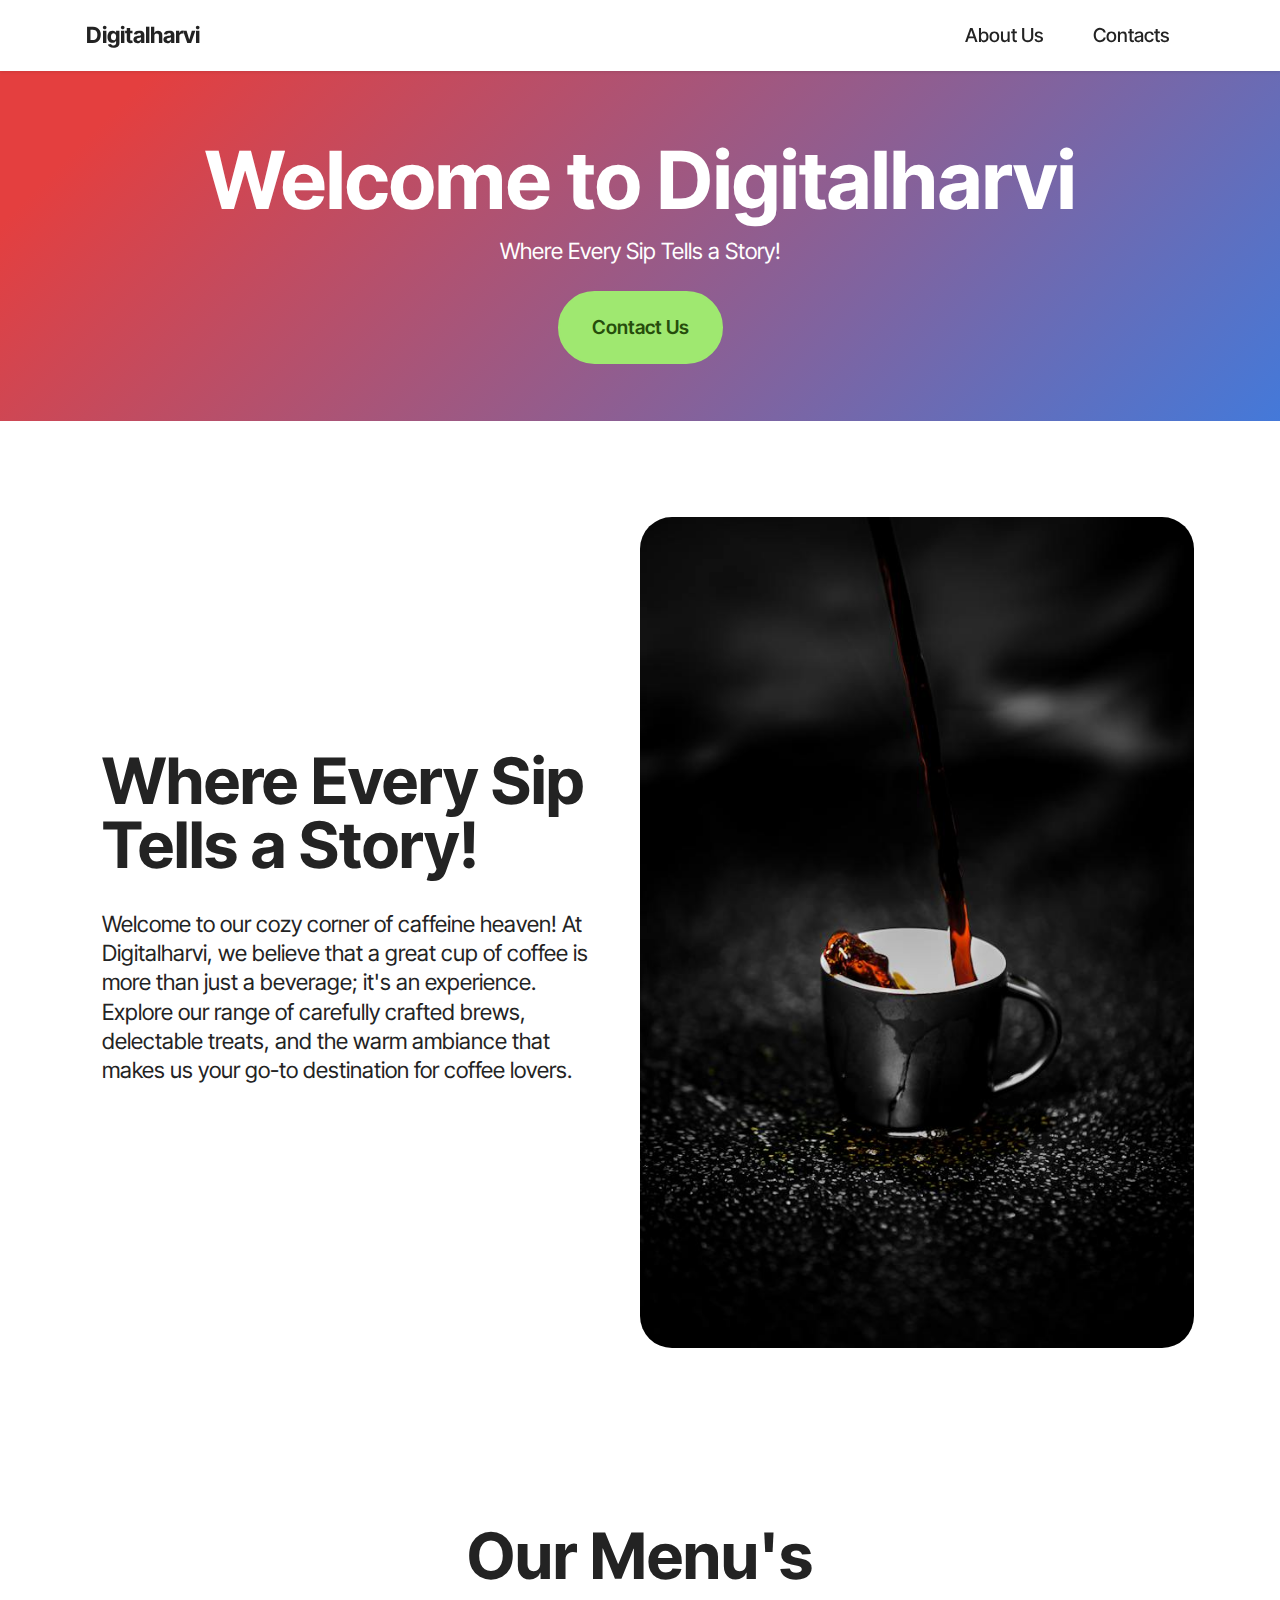
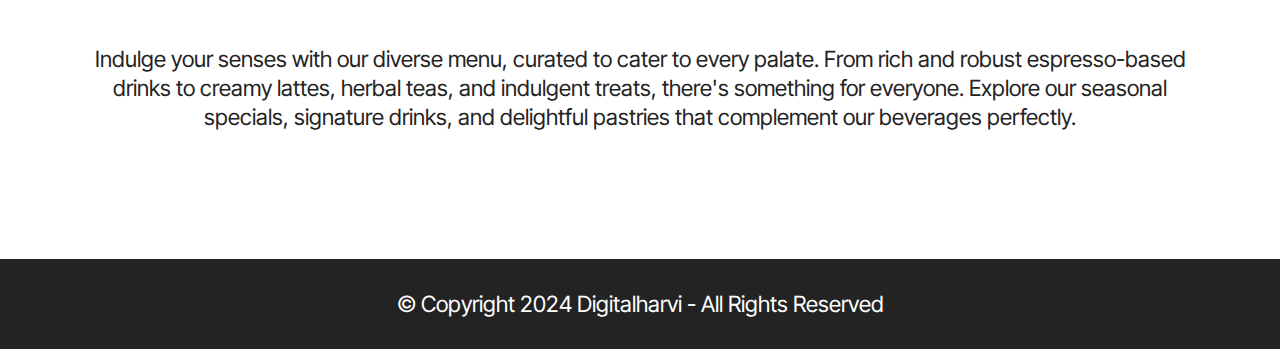
==== index.html @ 20987d7a "Rename index11.html to index.html" ====
<!DOCTYPE html>
<html  >
<head>
  <!-- Site made with Mobirise Website Builder v5.9.6, https://mobirise.com -->
  <meta charset="UTF-8">
  <meta http-equiv="X-UA-Compatible" content="IE=edge">
  <meta name="generator" content="Mobirise v5.9.6, mobirise.com">
  <meta name="viewport" content="width=device-width, initial-scale=1, minimum-scale=1">
  <link rel="shortcut icon" href="assets/images/pexels-lood-goosen-1235706-1.jpg" type="image/x-icon">
  <meta name="description" content="">
  
  
  <title>Home</title>
  <link rel="stylesheet" href="assets/web/assets/mobirise-icons2/mobirise2.css">
  <link rel="stylesheet" href="assets/bootstrap/css/bootstrap.min.css">
  <link rel="stylesheet" href="assets/bootstrap/css/bootstrap-grid.min.css">
  <link rel="stylesheet" href="assets/bootstrap/css/bootstrap-reboot.min.css">
  <link rel="stylesheet" href="assets/dropdown/css/style.css">
  <link rel="stylesheet" href="assets/socicon/css/styles.css">
  <link rel="stylesheet" href="assets/theme/css/style.css">
  <link rel="preload" href="https://fonts.googleapis.com/css2?family=Inter+Tight:wght@400;700&display=swap&display=swap" as="style" onload="this.onload=null;this.rel='stylesheet'">
  <noscript><link rel="stylesheet" href="https://fonts.googleapis.com/css2?family=Inter+Tight:wght@400;700&display=swap&display=swap"></noscript>
  <link rel="preload" as="style" href="assets/mobirise/css/mbr-additional.css"><link rel="stylesheet" href="assets/mobirise/css/mbr-additional.css" type="text/css">

  
  
  
</head>
<body>
  
  <section data-bs-version="5.1" class="menu menu1 cid-u1QbFBcVOO" once="menu" id="menu1-0">
    

    <nav class="navbar navbar-dropdown navbar-fixed-top navbar-expand-lg">
        <div class="container">
            <div class="navbar-brand">
                
                <span class="navbar-caption-wrap"><a class="navbar-caption text-black text-primary display-7" href="index.html">Digitalharvi</a></span>
            </div>
            <button class="navbar-toggler" type="button" data-toggle="collapse" data-bs-toggle="collapse" data-target="#navbarSupportedContent" data-bs-target="#navbarSupportedContent" aria-controls="navbarNavAltMarkup" aria-expanded="false" aria-label="Toggle navigation">
                <div class="hamburger">
                    <span></span>
                    <span></span>
                    <span></span>
                    <span></span>
                </div>
            </button>
            <div class="collapse navbar-collapse" id="navbarSupportedContent">
                <ul class="navbar-nav nav-dropdown nav-right" data-app-modern-menu="true"><li class="nav-item"><a class="nav-link link text-black text-primary display-4" href="about-us.html">
                            About Us</a></li>
                    
                    <li class="nav-item"><a class="nav-link link text-black text-primary display-4" href="contacts.html">Contacts</a>
                    </li></ul>
                
                
            </div>
        </div>
    </nav>
</section>

<section data-bs-version="5.1" class="header18 cid-u1QbXv70bV" id="header18-1">

    

    
    

    <div class="align-center container">
        <div class="row justify-content-center">
            <div class="col-12 col-lg-10">
                <h1 class="mbr-section-title mbr-fonts-style mbr-white mb-3 display-1"><strong>Welcome to Digitalharvi</strong></h1>
                
                <p class="mbr-text mbr-fonts-style mbr-white display-7">
                    Where Every Sip Tells a Story!
                </p>
                <div class="mbr-section-btn mt-3"><a class="btn btn-primary display-4" href="contacts.html">Contact Us</a></div>
            </div>
        </div>
    </div>
</section>

<section data-bs-version="5.1" class="features12 cid-u1Qcdrzobg" id="features12-2">

    

    
    
    <div class="container">
        <div class="m-0 row align-items-center">
            <div class="col-12 col-lg">
                <div class="card-wrapper">
                    <div class="card-box">
                        <h4 class="card-title mbr-fonts-style mb-4 display-2"><strong>Where Every Sip Tells a Story!</strong></h4>
                        <p class="mbr-text mbr-fonts-style mb-4 display-7">
                            Welcome to our cozy corner of caffeine heaven! At Digitalharvi, we believe that a great cup of coffee is more than just a beverage; it's an experience. Explore our range of carefully crafted brews, delectable treats, and the warm ambiance that makes us your go-to destination for coffee lovers.</p>
                        <div class="mbr-text mbr-fonts-style counter-container display-7"></div>
                        
                    </div>
                </div>
            </div>
            <div class="p-0 col-12 col-lg-6 md-pb">
                <div class="image-wrapper">
                    <img src="assets/images/pexels-lood-goosen-1235706.jpg" alt="Digitalharvi">
                </div>
            </div>
        </div>
    </div>
</section>

<section data-bs-version="5.1" class="features25 cid-u1QiAuCbfu" id="features1-d">
    

    
    
    <div class="container">
        <div class="row mb-5">
            <div class="col-12">
                <h3 class="mbr-section-title mbr-fonts-style align-center mb-2 display-2">
                    <strong>Our Menu's</strong></h3>
                
            </div>
        </div>
        <div class="row">
            <div class="item features-without-image mb-5 col-12 col-md-12 active">
                <div class="item-wrapper align-center">
                    
                    
                    <p class="card-text mbr-fonts-style mb-0 display-7">Indulge your senses with our diverse menu, curated to cater to every palate. From rich and robust espresso-based drinks to creamy lattes, herbal teas, and indulgent treats, there's something for everyone. Explore our seasonal specials, signature drinks, and delightful pastries that complement our beverages perfectly.</p>
                </div>
            </div>
            
            
        </div>
    </div>
</section>

<section data-bs-version="5.1" class="footer7 cid-u1QebOqR7c" once="footers" id="footer7-c">

    

    

    <div class="container">
        <div class="media-container-row align-center mbr-white">
            <div class="col-12">
                <p class="mbr-text mb-0 mbr-fonts-style display-7">
                    © Copyright 2024 Digitalharvi - All Rights Reserved
                </p>
            </div>
        </div>
    </div>
</section>  
  
  
</body>
</html>
---- assets/web/assets/mobirise-icons2/mobirise2.css ----
@font-face {
  font-family: 'Moririse2';
  font-display: swap;
  src:  url('mobirise2.eot?f2bix4');
  src:  url('mobirise2.eot?f2bix4#iefix') format('embedded-opentype'),
    url('mobirise2.ttf?f2bix4') format('truetype'),
    url('mobirise2.woff?f2bix4') format('woff'),
    url('mobirise2.svg?f2bix4#mobirise2') format('svg');
  font-weight: normal;
  font-style: normal;
}

[class^="mobi-"], [class*=" mobi-"] {
  /* use !important to prevent issues with browser extensions that change fonts */
  font-family: 'Moririse2' !important;
  speak: none;
  font-style: normal;
  font-weight: normal;
  font-variant: normal;
  text-transform: none;
  line-height: 1;

  /* Better Font Rendering =========== */
  -webkit-font-smoothing: antialiased;
  -moz-osx-font-smoothing: grayscale;
}

.mobi-mbri-add-submenu:before {
  content: "\e900";
}
.mobi-mbri-alert:before {
  content: "\e901";
}
.mobi-mbri-align-center:before {
  content: "\e902";
}
.mobi-mbri-align-justify:before {
  content: "\e903";
}
.mobi-mbri-align-left:before {
  content: "\e904";
}
.mobi-mbri-align-right:before {
  content: "\e905";
}
.mobi-mbri-android:before {
  content: "\e906";
}
.mobi-mbri-apple:before {
  content: "\e907";
}
.mobi-mbri-arrow-down:before {
  content: "\e908";
}
.mobi-mbri-arrow-next:before {
  content: "\e909";
}
.mobi-mbri-arrow-prev:before {
  content: "\e90a";
}
.mobi-mbri-arrow-up:before {
  content: "\e90b";
}
.mobi-mbri-bold:before {
  content: "\e90c";
}
.mobi-mbri-bookmark:before {
  content: "\e90d";
}
.mobi-mbri-bootstrap:before {
  content: "\e90e";
}
.mobi-mbri-briefcase:before {
  content: "\e90f";
}
.mobi-mbri-browse:before {
  content: "\e910";
}
.mobi-mbri-bulleted-list:before {
  content: "\e911";
}
.mobi-mbri-calendar:before {
  content: "\e912";
}
.mobi-mbri-camera:before {
  content: "\e913";
}
.mobi-mbri-cart-add:before {
  content: "\e914";
}
.mobi-mbri-cart-full:before {
  content: "\e915";
}
.mobi-mbri-cash:before {
  content: "\e916";
}
.mobi-mbri-change-style:before {
  content: "\e917";
}
.mobi-mbri-chat:before {
  content: "\e918";
}
.mobi-mbri-clock:before {
  content: "\e919";
}
.mobi-mbri-close:before {
  content: "\e91a";
}
.mobi-mbri-cloud:before {
  content: "\e91b";
}
.mobi-mbri-code:before {
  content: "\e91c";
}
.mobi-mbri-contact-form:before {
  content: "\e91d";
}
.mobi-mbri-credit-card:before {
  content: "\e91e";
}
.mobi-mbri-cursor-click:before {
  content: "\e91f";
}
.mobi-mbri-cust-feedback:before {
  content: "\e920";
}
.mobi-mbri-database:before {
  content: "\e921";
}
.mobi-mbri-delivery:before {
  content: "\e922";
}
.mobi-mbri-desktop:before {
  content: "\e923";
}
.mobi-mbri-devices:before {
  content: "\e924";
}
.mobi-mbri-down:before {
  content: "\e925";
}
.mobi-mbri-download-2:before {
  content: "\e926";
}
.mobi-mbri-download:before {
  content: "\e927";
}
.mobi-mbri-drag-n-drop-2:before {
  content: "\e928";
}
.mobi-mbri-drag-n-drop:before {
  content: "\e929";
}
.mobi-mbri-edit-2:before {
  content: "\e92a";
}
.mobi-mbri-edit:before {
  content: "\e92b";
}
.mobi-mbri-error:before {
  content: "\e92c";
}
.mobi-mbri-extension:before {
  content: "\e92d";
}
.mobi-mbri-features:before {
  content: "\e92e";
}
.mobi-mbri-file:before {
  content: "\e92f";
}
.mobi-mbri-flag:before {
  content: "\e930";
}
.mobi-mbri-folder:before {
  content: "\e931";
}
.mobi-mbri-gift:before {
  content: "\e932";
}
.mobi-mbri-github:before {
  content: "\e933";
}
.mobi-mbri-globe-2:before {
  content: "\e934";
}
.mobi-mbri-globe:before {
  content: "\e935";
}
.mobi-mbri-growing-chart:before {
  content: "\e936";
}
.mobi-mbri-hearth:before {
  content: "\e937";
}
.mobi-mbri-help:before {
  content: "\e938";
}
.mobi-mbri-home:before {
  content: "\e939";
}
.mobi-mbri-hot-cup:before {
  content: "\e93a";
}
.mobi-mbri-idea:before {
  content: "\e93b";
}
.mobi-mbri-image-gallery:before {
  content: "\e93c";
}
.mobi-mbri-image-slider:before {
  content: "\e93d";
}
.mobi-mbri-info:before {
  content: "\e93e";
}
.mobi-mbri-italic:before {
  content: "\e93f";
}
.mobi-mbri-key:before {
  content: "\e940";
}
.mobi-mbri-laptop:before {
  content: "\e941";
}
.mobi-mbri-layers:before {
  content: "\e942";
}
.mobi-mbri-left-right:before {
  content: "\e943";
}
.mobi-mbri-left:before {
  content: "\e944";
}
.mobi-mbri-letter:before {
  content: "\e945";
}
.mobi-mbri-like:before {
  content: "\e946";
}
.mobi-mbri-link:before {
  content: "\e947";
}
.mobi-mbri-lock:before {
  content: "\e948";
}
.mobi-mbri-login:before {
  content: "\e949";
}
.mobi-mbri-logout:before {
  content: "\e94a";
}
.mobi-mbri-magic-stick:before {
  content: "\e94b";
}
.mobi-mbri-map-pin:before {
  content: "\e94c";
}
.mobi-mbri-menu:before {
  content: "\e94d";
}
.mobi-mbri-mobile-2:before {
  content: "\e94e";
}
.mobi-mbri-mobile-horizontal:before {
  content: "\e94f";
}
.mobi-mbri-mobile:before {
  content: "\e950";
}
.mobi-mbri-mobirise:before {
  content: "\e951";
}
.mobi-mbri-more-horizontal:before {
  content: "\e952";
}
.mobi-mbri-more-vertical:before {
  content: "\e953";
}
.mobi-mbri-music:before {
  content: "\e954";
}
.mobi-mbri-new-file:before {
  content: "\e955";
}
.mobi-mbri-numbered-list:before {
  content: "\e956";
}
.mobi-mbri-opened-folder:before {
  content: "\e957";
}
.mobi-mbri-pages:before {
  content: "\e958";
}
.mobi-mbri-paper-plane:before {
  content: "\e959";
}
.mobi-mbri-paperclip:before {
  content: "\e95a";
}
.mobi-mbri-phone:before {
  content: "\e95b";
}
.mobi-mbri-photo:before {
  content: "\e95c";
}
.mobi-mbri-photos:before {
  content: "\e95d";
}
.mobi-mbri-pin:before {
  content: "\e95e";
}
.mobi-mbri-play:before {
  content: "\e95f";
}
.mobi-mbri-plus:before {
  content: "\e960";
}
.mobi-mbri-preview:before {
  content: "\e961";
}
.mobi-mbri-print:before {
  content: "\e962";
}
.mobi-mbri-protect:before {
  content: "\e963";
}
.mobi-mbri-question:before {
  content: "\e964";
}
.mobi-mbri-quote-left:before {
  content: "\e965";
}
.mobi-mbri-quote-right:before {
  content: "\e966";
}
.mobi-mbri-redo:before {
  content: "\e967";
}
.mobi-mbri-refresh:before {
  content: "\e968";
}
.mobi-mbri-responsive-2:before {
  content: "\e969";
}
.mobi-mbri-responsive:before {
  content: "\e96a";
}
.mobi-mbri-right:before {
  content: "\e96b";
}
.mobi-mbri-rocket:before {
  content: "\e96c";
}
.mobi-mbri-sad-face:before {
  content: "\e96d";
}
.mobi-mbri-sale:before {
  content: "\e96e";
}
.mobi-mbri-save:before {
  content: "\e96f";
}
.mobi-mbri-search:before {
  content: "\e970";
}
.mobi-mbri-setting-2:before {
  content: "\e971";
}
.mobi-mbri-setting-3:before {
  content: "\e972";
}
.mobi-mbri-setting:before {
  content: "\e973";
}
.mobi-mbri-share:before {
  content: "\e974";
}
.mobi-mbri-shopping-bag:before {
  content: "\e975";
}
.mobi-mbri-shopping-basket:before {
  content: "\e976";
}
.mobi-mbri-shopping-cart:before {
  content: "\e977";
}
.mobi-mbri-sites:before {
  content: "\e978";
}
.mobi-mbri-smile-face:before {
  content: "\e979";
}
.mobi-mbri-speed:before {
  content: "\e97a";
}
.mobi-mbri-star:before {
  content: "\e97b";
}
.mobi-mbri-success:before {
  content: "\e97c";
}
.mobi-mbri-sun:before {
  content: "\e97d";
}
.mobi-mbri-sun2:before {
  content: "\e97e";
}
.mobi-mbri-tablet-vertical:before {
  content: "\e97f";
}
.mobi-mbri-tablet:before {
  content: "\e980";
}
.mobi-mbri-target:before {
  content: "\e981";
}
.mobi-mbri-timer:before {
  content: "\e982";
}
.mobi-mbri-to-ftp:before {
  content: "\e983";
}
.mobi-mbri-to-local-drive:before {
  content: "\e984";
}
.mobi-mbri-touch-swipe:before {
  content: "\e985";
}
.mobi-mbri-touch:before {
  content: "\e986";
}
.mobi-mbri-trash:before {
  content: "\e987";
}
.mobi-mbri-underline:before {
  content: "\e988";
}
.mobi-mbri-undo:before {
  content: "\e989";
}
.mobi-mbri-unlink:before {
  content: "\e98a";
}
.mobi-mbri-unlock:before {
  content: "\e98b";
}
.mobi-mbri-up-down:before {
  content: "\e98c";
}
.mobi-mbri-up:before {
  content: "\e98d";
}
.mobi-mbri-update:before {
  content: "\e98e";
}
.mobi-mbri-upload-2:before {
  content: "\e98f";
}
.mobi-mbri-upload:before {
  content: "\e990";
}
.mobi-mbri-user-2:before {
  content: "\e991";
}
.mobi-mbri-user:before {
  content: "\e992";
}
.mobi-mbri-users:before {
  content: "\e993";
}
.mobi-mbri-video-play:before {
  content: "\e994";
}
.mobi-mbri-video:before {
  content: "\e995";
}
.mobi-mbri-watch:before {
  content: "\e996";
}
.mobi-mbri-website-theme-2:before {
  content: "\e997";
}
.mobi-mbri-website-theme:before {
  content: "\e998";
}
.mobi-mbri-wifi:before {
  content: "\e999";
}
.mobi-mbri-windows:before {
  content: "\e99a";
}
.mobi-mbri-zoom-in:before {
  content: "\e99b";
}
.mobi-mbri-zoom-out:before {
  content: "\e99c";
}
---- assets/dropdown/css/style.css ----
.navbar-dropdown {
  left: 0;
  padding: 0;
  position: absolute;
  right: 0;
  top: 0;
  transition: all 0.45s ease;
  z-index: 1030;
  background: #282828; }
  .navbar-dropdown .navbar-logo {
    margin-right: 0.8rem;
    transition: margin 0.3s ease-in-out;
    vertical-align: middle; }
    .navbar-dropdown .navbar-logo img {
      height: 3.125rem;
      transition: all 0.3s ease-in-out; }
    .navbar-dropdown .navbar-logo.mbr-iconfont {
      font-size: 3.125rem;
      line-height: 3.125rem; }
  .navbar-dropdown .navbar-caption {
    font-weight: 700;
    white-space: normal;
    vertical-align: -4px;
    line-height: 3.125rem !important; }
    .navbar-dropdown .navbar-caption, .navbar-dropdown .navbar-caption:hover {
      color: inherit;
      text-decoration: none; }
  .navbar-dropdown .mbr-iconfont + .navbar-caption {
    vertical-align: -1px; }
  .navbar-dropdown.navbar-fixed-top {
    position: fixed; }
  .navbar-dropdown .navbar-brand span {
    vertical-align: -4px; }
  .navbar-dropdown.bg-color.transparent {
    background: none; }
  .navbar-dropdown.navbar-short .navbar-brand {
    padding: 0.625rem 0; }
    .navbar-dropdown.navbar-short .navbar-brand span {
      vertical-align: -1px; }
  .navbar-dropdown.navbar-short .navbar-caption {
    line-height: 2.375rem !important;
    vertical-align: -2px; }
  .navbar-dropdown.navbar-short .navbar-logo {
    margin-right: 0.5rem; }
    .navbar-dropdown.navbar-short .navbar-logo img {
      height: 2.375rem; }
    .navbar-dropdown.navbar-short .navbar-logo.mbr-iconfont {
      font-size: 2.375rem;
      line-height: 2.375rem; }
  .navbar-dropdown.navbar-short .mbr-table-cell {
    height: 3.625rem; }
  .navbar-dropdown .navbar-close {
    left: 0.6875rem;
    position: fixed;
    top: 0.75rem;
    z-index: 1000; }
  .navbar-dropdown .hamburger-icon {
    content: "";
    display: inline-block;
    vertical-align: middle;
    width: 16px;
    -webkit-box-shadow: 0 -6px 0 1px #282828,0 0 0 1px #282828,0 6px 0 1px #282828;
    -moz-box-shadow: 0 -6px 0 1px #282828,0 0 0 1px #282828,0 6px 0 1px #282828;
    box-shadow: 0 -6px 0 1px #282828,0 0 0 1px #282828,0 6px 0 1px #282828; }

.dropdown-menu .dropdown-toggle[data-toggle="dropdown-submenu"]::after {
  border-bottom: 0.35em solid transparent;
  border-left: 0.35em solid;
  border-right: 0;
  border-top: 0.35em solid transparent;
  margin-left: 0.3rem; }

.dropdown-menu .dropdown-item:focus {
  outline: 0; }

.nav-dropdown {
  font-size: 0.75rem;
  font-weight: 500;
  height: auto !important; }
  .nav-dropdown .nav-btn {
    padding-left: 1rem; }
  .nav-dropdown .link {
    margin: .667em 1.667em;
    font-weight: 500;
    padding: 0;
    transition: color .2s ease-in-out; }
    .nav-dropdown .link.dropdown-toggle {
      margin-right: 2.583em; }
      .nav-dropdown .link.dropdown-toggle::after {
        margin-left: .25rem;
        border-top: 0.35em solid;
        border-right: 0.35em solid transparent;
        border-left: 0.35em solid transparent;
        border-bottom: 0; }
      .nav-dropdown .link.dropdown-toggle[aria-expanded="true"] {
        margin: 0;
        padding: 0.667em 3.263em  0.667em 1.667em; }
  .nav-dropdown .link::after,
  .nav-dropdown .dropdown-item::after {
    color: inherit; }
  .nav-dropdown .btn {
    font-size: 0.75rem;
    font-weight: 700;
    letter-spacing: 0;
    margin-bottom: 0;
    padding-left: 1.25rem;
    padding-right: 1.25rem; }
  .nav-dropdown .dropdown-menu {
    border-radius: 0;
    border: 0;
    left: 0;
    margin: 0;
    padding-bottom: 1.25rem;
    padding-top: 1.25rem;
    position: relative; }
  .nav-dropdown .dropdown-submenu {
    margin-left: 0.125rem;
    top: 0; }
  .nav-dropdown .dropdown-item {
    font-weight: 500;
    line-height: 2;
    padding: 0.3846em 4.615em 0.3846em 1.5385em;
    position: relative;
    transition: color .2s ease-in-out, background-color .2s ease-in-out; }
    .nav-dropdown .dropdown-item::after {
      margin-top: -0.3077em;
      position: absolute;
      right: 1.1538em;
      top: 50%; }
    .nav-dropdown .dropdown-item:focus, .nav-dropdown .dropdown-item:hover {
      background: none; }

@media (max-width: 767px) {
  .nav-dropdown.navbar-toggleable-sm {
    bottom: 0;
    display: none;
    left: 0;
    overflow-x: hidden;
    position: fixed;
    top: 0;
    transform: translateX(-100%);
    -ms-transform: translateX(-100%);
    -webkit-transform: translateX(-100%);
    width: 18.75rem;
    z-index: 999; } }
.nav-dropdown.navbar-toggleable-xl {
  bottom: 0;
  display: none;
  left: 0;
  overflow-x: hidden;
  position: fixed;
  top: 0;
  transform: translateX(-100%);
  -ms-transform: translateX(-100%);
  -webkit-transform: translateX(-100%);
  width: 18.75rem;
  z-index: 999; }

.nav-dropdown-sm {
  display: block !important;
  overflow-x: hidden;
  overflow: auto;
  padding-top: 3.875rem; }
  .nav-dropdown-sm::after {
    content: "";
    display: block;
    height: 3rem;
    width: 100%; }
  .nav-dropdown-sm.collapse.in ~ .navbar-close {
    display: block !important; }
  .nav-dropdown-sm.collapsing, .nav-dropdown-sm.collapse.in {
    transform: translateX(0);
    -ms-transform: translateX(0);
    -webkit-transform: translateX(0);
    transition: all 0.25s ease-out;
    -webkit-transition: all 0.25s ease-out;
    background: #282828; }
  .nav-dropdown-sm.collapsing[aria-expanded="false"] {
    transform: translateX(-100%);
    -ms-transform: translateX(-100%);
    -webkit-transform: translateX(-100%); }
  .nav-dropdown-sm .nav-item {
    display: block;
    margin-left: 0 !important;
    padding-left: 0; }
  .nav-dropdown-sm .link,
  .nav-dropdown-sm .dropdown-item {
    border-top: 1px dotted rgba(255, 255, 255, 0.1);
    font-size: 0.8125rem;
    line-height: 1.6;
    margin: 0 !important;
    padding: 0.875rem 2.4rem 0.875rem 1.5625rem !important;
    position: relative;
    white-space: normal; }
    .nav-dropdown-sm .link:focus, .nav-dropdown-sm .link:hover,
    .nav-dropdown-sm .dropdown-item:focus,
    .nav-dropdown-sm .dropdown-item:hover {
      background: rgba(0, 0, 0, 0.2) !important;
      color: #c0a375; }
  .nav-dropdown-sm .nav-btn {
    position: relative;
    padding: 1.5625rem 1.5625rem 0 1.5625rem; }
    .nav-dropdown-sm .nav-btn::before {
      border-top: 1px dotted rgba(255, 255, 255, 0.1);
      content: "";
      left: 0;
      position: absolute;
      top: 0;
      width: 100%; }
    .nav-dropdown-sm .nav-btn + .nav-btn {
      padding-top: 0.625rem; }
      .nav-dropdown-sm .nav-btn + .nav-btn::before {
        display: none; }
  .nav-dropdown-sm .btn {
    padding: 0.625rem 0; }
  .nav-dropdown-sm .dropdown-toggle[data-toggle="dropdown-submenu"]::after {
    margin-left: .25rem;
    border-top: 0.35em solid;
    border-right: 0.35em solid transparent;
    border-left: 0.35em solid transparent;
    border-bottom: 0; }
  .nav-dropdown-sm .dropdown-toggle[data-toggle="dropdown-submenu"][aria-expanded="true"]::after {
    border-top: 0;
    border-right: 0.35em solid transparent;
    border-left: 0.35em solid transparent;
    border-bottom: 0.35em solid; }
  .nav-dropdown-sm .dropdown-menu {
    margin: 0;
    padding: 0;
    position: relative;
    top: 0;
    left: 0;
    width: 100%;
    border: 0;
    float: none;
    border-radius: 0;
    background: none; }
  .nav-dropdown-sm .dropdown-submenu {
    left: 100%;
    margin-left: 0.125rem;
    margin-top: -1.25rem;
    top: 0; }

.navbar-toggleable-sm .nav-dropdown .dropdown-menu {
  position: absolute; }

.navbar-toggleable-sm .nav-dropdown .dropdown-submenu {
  left: 100%;
  margin-left: 0.125rem;
  margin-top: -1.25rem;
  top: 0; }

.navbar-toggleable-sm.opened .nav-dropdown .dropdown-menu {
  position: relative; }

.navbar-toggleable-sm.opened .nav-dropdown .dropdown-submenu {
  left: 0;
  margin-left: 00rem;
  margin-top: 0rem;
  top: 0; }

.is-builder .nav-dropdown.collapsing {
  transition: none !important; }
---- assets/socicon/css/styles.css ----
@charset "UTF-8";

@font-face {
  font-family: 'Socicon';
  src:  url('../fonts/socicon.eot');
  src:  url('../fonts/socicon.eot?#iefix') format('embedded-opentype'),
    url('../fonts/socicon.woff2') format('woff2'),
    url('../fonts/socicon.ttf') format('truetype'),
    url('../fonts/socicon.woff') format('woff'),
    url('../fonts/socicon.svg#socicon') format('svg');
  font-weight: normal;
  font-style: normal;
  font-display: swap;
}

[data-icon]:before {
  font-family: "socicon" !important;
  content: attr(data-icon);
  font-style: normal !important;
  font-weight: normal !important;
  font-variant: normal !important;
  text-transform: none !important;
  speak: none;
  line-height: 1;
  -webkit-font-smoothing: antialiased;
  -moz-osx-font-smoothing: grayscale;
}

[class^="socicon-"], [class*=" socicon-"] {
  /* use !important to prevent issues with browser extensions that change fonts */
  font-family: 'Socicon' !important;
  speak: none;
  font-style: normal;
  font-weight: normal;
  font-variant: normal;
  text-transform: none;
  line-height: 1;

  /* Better Font Rendering =========== */
  -webkit-font-smoothing: antialiased;
  -moz-osx-font-smoothing: grayscale;
}

.socicon-eitaa:before {
  content: "\e97c";
}
.socicon-soroush:before {
  content: "\e97d";
}
.socicon-bale:before {
  content: "\e97e";
}
.socicon-zazzle:before {
  content: "\e97b";
}
.socicon-society6:before {
  content: "\e97a";
}
.socicon-redbubble:before {
  content: "\e979";
}
.socicon-avvo:before {
  content: "\e978";
}
.socicon-stitcher:before {
  content: "\e977";
}
.socicon-googlehangouts:before {
  content: "\e974";
}
.socicon-dlive:before {
  content: "\e975";
}
.socicon-vsco:before {
  content: "\e976";
}
.socicon-flipboard:before {
  content: "\e973";
}
.socicon-ubuntu:before {
  content: "\e958";
}
.socicon-artstation:before {
  content: "\e959";
}
.socicon-invision:before {
  content: "\e95a";
}
.socicon-torial:before {
  content: "\e95b";
}
.socicon-collectorz:before {
  content: "\e95c";
}
.socicon-seenthis:before {
  content: "\e95d";
}
.socicon-googleplaymusic:before {
  content: "\e95e";
}
.socicon-debian:before {
  content: "\e95f";
}
.socicon-filmfreeway:before {
  content: "\e960";
}
.socicon-gnome:before {
  content: "\e961";
}
.socicon-itchio:before {
  content: "\e962";
}
.socicon-jamendo:before {
  content: "\e963";
}
.socicon-mix:before {
  content: "\e964";
}
.socicon-sharepoint:before {
  content: "\e965";
}
.socicon-tinder:before {
  content: "\e966";
}
.socicon-windguru:before {
  content: "\e967";
}
.socicon-cdbaby:before {
  content: "\e968";
}
.socicon-elementaryos:before {
  content: "\e969";
}
.socicon-stage32:before {
  content: "\e96a";
}
.socicon-tiktok:before {
  content: "\e96b";
}
.socicon-gitter:before {
  content: "\e96c";
}
.socicon-letterboxd:before {
  content: "\e96d";
}
.socicon-threema:before {
  content: "\e96e";
}
.socicon-splice:before {
  content: "\e96f";
}
.socicon-metapop:before {
  content: "\e970";
}
.socicon-naver:before {
  content: "\e971";
}
.socicon-remote:before {
  content: "\e972";
}
.socicon-internet:before {
  content: "\e957";
}
.socicon-moddb:before {
  content: "\e94b";
}
.socicon-indiedb:before {
  content: "\e94c";
}
.socicon-traxsource:before {
  content: "\e94d";
}
.socicon-gamefor:before {
  content: "\e94e";
}
.socicon-pixiv:before {
  content: "\e94f";
}
.socicon-myanimelist:before {
  content: "\e950";
}
.socicon-blackberry:before {
  content: "\e951";
}
.socicon-wickr:before {
  content: "\e952";
}
.socicon-spip:before {
  content: "\e953";
}
.socicon-napster:before {
  content: "\e954";
}
.socicon-beatport:before {
  content: "\e955";
}
.socicon-hackerone:before {
  content: "\e956";
}
.socicon-hackernews:before {
  content: "\e946";
}
.socicon-smashwords:before {
  content: "\e947";
}
.socicon-kobo:before {
  content: "\e948";
}
.socicon-bookbub:before {
  content: "\e949";
}
.socicon-mailru:before {
  content: "\e94a";
}
.socicon-gitlab:before {
  content: "\e945";
}
.socicon-instructables:before {
  content: "\e944";
}
.socicon-portfolio:before {
  content: "\e943";
}
.socicon-codered:before {
  content: "\e940";
}
.socicon-origin:before {
  content: "\e941";
}
.socicon-nextdoor:before {
  content: "\e942";
}
.socicon-udemy:before {
  content: "\e93f";
}
.socicon-livemaster:before {
  content: "\e93e";
}
.socicon-crunchbase:before {
  content: "\e93b";
}
.socicon-homefy:before {
  content: "\e93c";
}
.socicon-calendly:before {
  content: "\e93d";
}
.socicon-realtor:before {
  content: "\e90f";
}
.socicon-tidal:before {
  content: "\e910";
}
.socicon-qobuz:before {
  content: "\e911";
}
.socicon-natgeo:before {
  content: "\e912";
}
.socicon-mastodon:before {
  content: "\e913";
}
.socicon-unsplash:before {
  content: "\e914";
}
.socicon-homeadvisor:before {
  content: "\e915";
}
.socicon-angieslist:before {
  content: "\e916";
}
.socicon-codepen:before {
  content: "\e917";
}
.socicon-slack:before {
  content: "\e918";
}
.socicon-openaigym:before {
  content: "\e919";
}
.socicon-logmein:before {
  content: "\e91a";
}
.socicon-fiverr:before {
  content: "\e91b";
}
.socicon-gotomeeting:before {
  content: "\e91c";
}
.socicon-aliexpress:before {
  content: "\e91d";
}
.socicon-guru:before {
  content: "\e91e";
}
.socicon-appstore:before {
  content: "\e91f";
}
.socicon-homes:before {
  content: "\e920";
}
.socicon-zoom:before {
  content: "\e921";
}
.socicon-alibaba:before {
  content: "\e922";
}
.socicon-craigslist:before {
  content: "\e923";
}
.socicon-wix:before {
  content: "\e924";
}
.socicon-redfin:before {
  content: "\e925";
}
.socicon-googlecalendar:before {
  content: "\e926";
}
.socicon-shopify:before {
  content: "\e927";
}
.socicon-freelancer:before {
  content: "\e928";
}
.socicon-seedrs:before {
  content: "\e929";
}
.socicon-bing:before {
  content: "\e92a";
}
.socicon-doodle:before {
  content: "\e92b";
}
.socicon-bonanza:before {
  content: "\e92c";
}
.socicon-squarespace:before {
  content: "\e92d";
}
.socicon-toptal:before {
  content: "\e92e";
}
.socicon-gust:before {
  content: "\e92f";
}
.socicon-ask:before {
  content: "\e930";
}
.socicon-trulia:before {
  content: "\e931";
}
.socicon-loomly:before {
  content: "\e932";
}
.socicon-ghost:before {
  content: "\e933";
}
.socicon-upwork:before {
  content: "\e934";
}
.socicon-fundable:before {
  content: "\e935";
}
.socicon-booking:before {
  content: "\e936";
}
.socicon-googlemaps:before {
  content: "\e937";
}
.socicon-zillow:before {
  content: "\e938";
}
.socicon-niconico:before {
  content: "\e939";
}
.socicon-toneden:before {
  content: "\e93a";
}
.socicon-augment:before {
  content: "\e908";
}
.socicon-bitbucket:before {
  content: "\e909";
}
.socicon-fyuse:before {
  content: "\e90a";
}
.socicon-yt-gaming:before {
  content: "\e90b";
}
.socicon-sketchfab:before {
  content: "\e90c";
}
.socicon-mobcrush:before {
  content: "\e90d";
}
.socicon-microsoft:before {
  content: "\e90e";
}
.socicon-pandora:before {
  content: "\e907";
}
.socicon-messenger:before {
  content: "\e906";
}
.socicon-gamewisp:before {
  content: "\e905";
}
.socicon-bloglovin:before {
  content: "\e904";
}
.socicon-tunein:before {
  content: "\e903";
}
.socicon-gamejolt:before {
  content: "\e901";
}
.socicon-trello:before {
  content: "\e902";
}
.socicon-spreadshirt:before {
  content: "\e900";
}
.socicon-500px:before {
  content: "\e000";
}
.socicon-8tracks:before {
  content: "\e001";
}
.socicon-airbnb:before {
  content: "\e002";
}
.socicon-alliance:before {
  content: "\e003";
}
.socicon-amazon:before {
  content: "\e004";
}
.socicon-amplement:before {
  content: "\e005";
}
.socicon-android:before {
  content: "\e006";
}
.socicon-angellist:before {
  content: "\e007";
}
.socicon-apple:before {
  content: "\e008";
}
.socicon-appnet:before {
  content: "\e009";
}
.socicon-baidu:before {
  content: "\e00a";
}
.socicon-bandcamp:before {
  content: "\e00b";
}
.socicon-battlenet:before {
  content: "\e00c";
}
.socicon-mixer:before {
  content: "\e00d";
}
.socicon-bebee:before {
  content: "\e00e";
}
.socicon-bebo:before {
  content: "\e00f";
}
.socicon-behance:before {
  content: "\e010";
}
.socicon-blizzard:before {
  content: "\e011";
}
.socicon-blogger:before {
  content: "\e012";
}
.socicon-buffer:before {
  content: "\e013";
}
.socicon-chrome:before {
  content: "\e014";
}
.socicon-coderwall:before {
  content: "\e015";
}
.socicon-curse:before {
  content: "\e016";
}
.socicon-dailymotion:before {
  content: "\e017";
}
.socicon-deezer:before {
  content: "\e018";
}
.socicon-delicious:before {
  content: "\e019";
}
.socicon-deviantart:before {
  content: "\e01a";
}
.socicon-diablo:before {
  content: "\e01b";
}
.socicon-digg:before {
  content: "\e01c";
}
.socicon-discord:before {
  content: "\e01d";
}
.socicon-disqus:before {
  content: "\e01e";
}
.socicon-douban:before {
  content: "\e01f";
}
.socicon-draugiem:before {
  content: "\e020";
}
.socicon-dribbble:before {
  content: "\e021";
}
.socicon-drupal:before {
  content: "\e022";
}
.socicon-ebay:before {
  content: "\e023";
}
.socicon-ello:before {
  content: "\e024";
}
.socicon-endomodo:before {
  content: "\e025";
}
.socicon-envato:before {
  content: "\e026";
}
.socicon-etsy:before {
  content: "\e027";
}
.socicon-facebook:before {
  content: "\e028";
}
.socicon-feedburner:before {
  content: "\e029";
}
.socicon-filmweb:before {
  content: "\e02a";
}
.socicon-firefox:before {
  content: "\e02b";
}
.socicon-flattr:before {
  content: "\e02c";
}
.socicon-flickr:before {
  content: "\e02d";
}
.socicon-formulr:before {
  content: "\e02e";
}
.socicon-forrst:before {
  content: "\e02f";
}
.socicon-foursquare:before {
  content: "\e030";
}
.socicon-friendfeed:before {
  content: "\e031";
}
.socicon-github:before {
  content: "\e032";
}
.socicon-goodreads:before {
  content: "\e033";
}
.socicon-google:before {
  content: "\e034";
}
.socicon-googlescholar:before {
  content: "\e035";
}
.socicon-googlegroups:before {
  content: "\e036";
}
.socicon-googlephotos:before {
  content: "\e037";
}
.socicon-googleplus:before {
  content: "\e038";
}
.socicon-grooveshark:before {
  content: "\e039";
}
.socicon-hackerrank:before {
  content: "\e03a";
}
.socicon-hearthstone:before {
  content: "\e03b";
}
.socicon-hellocoton:before {
  content: "\e03c";
}
.socicon-heroes:before {
  content: "\e03d";
}
.socicon-smashcast:before {
  content: "\e03e";
}
.socicon-horde:before {
  content: "\e03f";
}
.socicon-houzz:before {
  content: "\e040";
}
.socicon-icq:before {
  content: "\e041";
}
.socicon-identica:before {
  content: "\e042";
}
.socicon-imdb:before {
  content: "\e043";
}
.socicon-instagram:before {
  content: "\e044";
}
.socicon-issuu:before {
  content: "\e045";
}
.socicon-istock:before {
  content: "\e046";
}
.socicon-itunes:before {
  content: "\e047";
}
.socicon-keybase:before {
  content: "\e048";
}
.socicon-lanyrd:before {
  content: "\e049";
}
.socicon-lastfm:before {
  content: "\e04a";
}
.socicon-line:before {
  content: "\e04b";
}
.socicon-linkedin:before {
  content: "\e04c";
}
.socicon-livejournal:before {
  content: "\e04d";
}
.socicon-lyft:before {
  content: "\e04e";
}
.socicon-macos:before {
  content: "\e04f";
}
.socicon-mail:before {
  content: "\e050";
}
.socicon-medium:before {
  content: "\e051";
}
.socicon-meetup:before {
  content: "\e052";
}
.socicon-mixcloud:before {
  content: "\e053";
}
.socicon-modelmayhem:before {
  content: "\e054";
}
.socicon-mumble:before {
  content: "\e055";
}
.socicon-myspace:before {
  content: "\e056";
}
.socicon-newsvine:before {
  content: "\e057";
}
.socicon-nintendo:before {
  content: "\e058";
}
.socicon-npm:before {
  content: "\e059";
}
.socicon-odnoklassniki:before {
  content: "\e05a";
}
.socicon-openid:before {
  content: "\e05b";
}
.socicon-opera:before {
  content: "\e05c";
}
.socicon-outlook:before {
  content: "\e05d";
}
.socicon-overwatch:before {
  content: "\e05e";
}
.socicon-patreon:before {
  content: "\e05f";
}
.socicon-paypal:before {
  content: "\e060";
}
.socicon-periscope:before {
  content: "\e061";
}
.socicon-persona:before {
  content: "\e062";
}
.socicon-pinterest:before {
  content: "\e063";
}
.socicon-play:before {
  content: "\e064";
}
.socicon-player:before {
  content: "\e065";
}
.socicon-playstation:before {
  content: "\e066";
}
.socicon-pocket:before {
  content: "\e067";
}
.socicon-qq:before {
  content: "\e068";
}
.socicon-quora:before {
  content: "\e069";
}
.socicon-raidcall:before {
  content: "\e06a";
}
.socicon-ravelry:before {
  content: "\e06b";
}
.socicon-reddit:before {
  content: "\e06c";
}
.socicon-renren:before {
  content: "\e06d";
}
.socicon-researchgate:before {
  content: "\e06e";
}
.socicon-residentadvisor:before {
  content: "\e06f";
}
.socicon-reverbnation:before {
  content: "\e070";
}
.socicon-rss:before {
  content: "\e071";
}
.socicon-sharethis:before {
  content: "\e072";
}
.socicon-skype:before {
  content: "\e073";
}
.socicon-slideshare:before {
  content: "\e074";
}
.socicon-smugmug:before {
  content: "\e075";
}
.socicon-snapchat:before {
  content: "\e076";
}
.socicon-songkick:before {
  content: "\e077";
}
.socicon-soundcloud:before {
  content: "\e078";
}
.socicon-spotify:before {
  content: "\e079";
}
.socicon-stackexchange:before {
  content: "\e07a";
}
.socicon-stackoverflow:before {
  content: "\e07b";
}
.socicon-starcraft:before {
  content: "\e07c";
}
.socicon-stayfriends:before {
  content: "\e07d";
}
.socicon-steam:before {
  content: "\e07e";
}
.socicon-storehouse:before {
  content: "\e07f";
}
.socicon-strava:before {
  content: "\e080";
}
.socicon-streamjar:before {
  content: "\e081";
}
.socicon-stumbleupon:before {
  content: "\e082";
}
.socicon-swarm:before {
  content: "\e083";
}
.socicon-teamspeak:before {
  content: "\e084";
}
.socicon-teamviewer:before {
  content: "\e085";
}
.socicon-technorati:before {
  content: "\e086";
}
.socicon-telegram:before {
  content: "\e087";
}
.socicon-tripadvisor:before {
  content: "\e088";
}
.socicon-tripit:before {
  content: "\e089";
}
.socicon-triplej:before {
  content: "\e08a";
}
.socicon-tumblr:before {
  content: "\e08b";
}
.socicon-twitch:before {
  content: "\e08c";
}
.socicon-twitter:before {
  content: "\e08d";
}
.socicon-uber:before {
  content: "\e08e";
}
.socicon-ventrilo:before {
  content: "\e08f";
}
.socicon-viadeo:before {
  content: "\e090";
}
.socicon-viber:before {
  content: "\e091";
}
.socicon-viewbug:before {
  content: "\e092";
}
.socicon-vimeo:before {
  content: "\e093";
}
.socicon-vine:before {
  content: "\e094";
}
.socicon-vkontakte:before {
  content: "\e095";
}
.socicon-warcraft:before {
  content: "\e096";
}
.socicon-wechat:before {
  content: "\e097";
}
.socicon-weibo:before {
  content: "\e098";
}
.socicon-whatsapp:before {
  content: "\e099";
}
.socicon-wikipedia:before {
  content: "\e09a";
}
.socicon-windows:before {
  content: "\e09b";
}
.socicon-wordpress:before {
  content: "\e09c";
}
.socicon-wykop:before {
  content: "\e09d";
}
.socicon-xbox:before {
  content: "\e09e";
}
.socicon-xing:before {
  content: "\e09f";
}
.socicon-yahoo:before {
  content: "\e0a0";
}
.socicon-yammer:before {
  content: "\e0a1";
}
.socicon-yandex:before {
  content: "\e0a2";
}
.socicon-yelp:before {
  content: "\e0a3";
}
.socicon-younow:before {
  content: "\e0a4";
}
.socicon-youtube:before {
  content: "\e0a5";
}
.socicon-zapier:before {
  content: "\e0a6";
}
.socicon-zerply:before {
  content: "\e0a7";
}
.socicon-zomato:before {
  content: "\e0a8";
}
.socicon-zynga:before {
  content: "\e0a9";
}
---- assets/theme/css/style.css ----
@charset "UTF-8";
section {
  background-color: #ffffff;
}

body {
  font-style: normal;
  line-height: 1.5;
  font-weight: 400;
  color: #232323;
  position: relative;
}

button {
  background-color: transparent;
  border-color: transparent;
}

.embla__button,
.carousel-control {
  background-color: #edefea !important;
  opacity: 0.8 !important;
  color: #464845 !important;
  border-color: #edefea !important;
}

.carousel .close,
.modalWindow .close {
  background-color: #edefea !important;
  color: #464845 !important;
  border-color: #edefea !important;
  opacity: 0.8 !important;
}

.carousel .close:hover,
.modalWindow .close:hover {
  opacity: 1 !important;
}

.carousel-indicators li {
  background-color: #edefea !important;
  border: 2px solid #464845 !important;
}

.carousel-indicators li:hover,
.carousel-indicators li:active {
  opacity: 0.8 !important;
}

.embla__button:hover,
.carousel-control:hover {
  background-color: #edefea !important;
  opacity: 1 !important;
}

.modalWindow-video-container {
  height: 80%;
}

section,
.container,
.container-fluid {
  position: relative;
  word-wrap: break-word;
}

a.mbr-iconfont:hover {
  text-decoration: none;
}

.article .lead p,
.article .lead ul,
.article .lead ol,
.article .lead pre,
.article .lead blockquote {
  margin-bottom: 0;
}

a {
  font-style: normal;
  font-weight: 400;
  cursor: pointer;
}
a, a:hover {
  text-decoration: none;
}

.mbr-section-title {
  font-style: normal;
  line-height: 1.3;
}

.mbr-section-subtitle {
  line-height: 1.3;
}

.mbr-text {
  font-style: normal;
  line-height: 1.7;
}

h1,
h2,
h3,
h4,
h5,
h6,
.display-1,
.display-2,
.display-4,
.display-5,
.display-7,
span,
p,
a {
  line-height: 1;
  word-break: break-word;
  word-wrap: break-word;
  font-weight: 400;
}

b,
strong {
  font-weight: bold;
}

input:-webkit-autofill, input:-webkit-autofill:hover, input:-webkit-autofill:focus, input:-webkit-autofill:active {
  transition-delay: 9999s;
  -webkit-transition-property: background-color, color;
  transition-property: background-color, color;
}

textarea[type=hidden] {
  display: none;
}

section {
  background-position: 50% 50%;
  background-repeat: no-repeat;
  background-size: cover;
}
section .mbr-background-video,
section .mbr-background-video-preview {
  position: absolute;
  bottom: 0;
  left: 0;
  right: 0;
  top: 0;
}

.hidden {
  visibility: hidden;
}

.mbr-z-index20 {
  z-index: 20;
}

/*! Base colors */
.mbr-white {
  color: #ffffff;
}

.mbr-black {
  color: #111111;
}

.mbr-bg-white {
  background-color: #ffffff;
}

.mbr-bg-black {
  background-color: #000000;
}

/*! Text-aligns */
.align-left {
  text-align: left;
}

.align-center {
  text-align: center;
}

.align-right {
  text-align: right;
}

/*! Font-weight  */
.mbr-light {
  font-weight: 300;
}

.mbr-regular {
  font-weight: 400;
}

.mbr-semibold {
  font-weight: 500;
}

.mbr-bold {
  font-weight: 700;
}

/*! Media  */
.media-content {
  flex-basis: 100%;
}

.media-container-row {
  display: flex;
  flex-direction: row;
  flex-wrap: wrap;
  justify-content: center;
  align-content: center;
  align-items: start;
}
.media-container-row .media-size-item {
  width: 400px;
}

.media-container-column {
  display: flex;
  flex-direction: column;
  flex-wrap: wrap;
  justify-content: center;
  align-content: center;
  align-items: stretch;
}
.media-container-column > * {
  width: 100%;
}

@media (min-width: 992px) {
  .media-container-row {
    flex-wrap: nowrap;
  }
}
figure {
  margin-bottom: 0;
  overflow: hidden;
}

figure[mbr-media-size] {
  transition: width 0.1s;
}

img,
iframe {
  display: block;
  width: 100%;
}

.card {
  background-color: transparent;
  border: none;
}

.card-box {
  width: 100%;
}

.card-img {
  text-align: center;
  flex-shrink: 0;
  -webkit-flex-shrink: 0;
}

.media {
  max-width: 100%;
  margin: 0 auto;
}

.mbr-figure {
  align-self: center;
}

.media-container > div {
  max-width: 100%;
}

.mbr-figure img,
.card-img img {
  width: 100%;
}

@media (max-width: 991px) {
  .media-size-item {
    width: auto !important;
  }
  .media {
    width: auto;
  }
  .mbr-figure {
    width: 100% !important;
  }
}
/*! Buttons */
.mbr-section-btn {
  margin-left: -0.6rem;
  margin-right: -0.6rem;
  font-size: 0;
}

.btn {
  font-weight: 600;
  border-width: 1px;
  font-style: normal;
  margin: 0.6rem 0.6rem;
  white-space: normal;
  transition: all 0.2s ease-in-out;
  display: inline-flex;
  align-items: center;
  justify-content: center;
  word-break: break-word;
}

.btn-sm {
  font-weight: 600;
  letter-spacing: 0px;
  transition: all 0.3s ease-in-out;
}

.btn-md {
  font-weight: 600;
  letter-spacing: 0px;
  transition: all 0.3s ease-in-out;
}

.btn-lg {
  font-weight: 600;
  letter-spacing: 0px;
  transition: all 0.3s ease-in-out;
}

.btn-form {
  margin: 0;
}
.btn-form:hover {
  cursor: pointer;
}

nav .mbr-section-btn {
  margin-left: 0rem;
  margin-right: 0rem;
}

/*! Btn icon margin */
.btn .mbr-iconfont,
.btn.btn-sm .mbr-iconfont {
  order: 1;
  cursor: pointer;
  margin-left: 0.5rem;
  vertical-align: sub;
}

.btn.btn-md .mbr-iconfont,
.btn.btn-md .mbr-iconfont {
  margin-left: 0.8rem;
}

.mbr-regular {
  font-weight: 400;
}

.mbr-semibold {
  font-weight: 500;
}

.mbr-bold {
  font-weight: 700;
}

[type=submit] {
  -webkit-appearance: none;
}

/*! Full-screen */
.mbr-fullscreen .mbr-overlay {
  min-height: 100vh;
}

.mbr-fullscreen {
  display: flex;
  display: -moz-flex;
  display: -ms-flex;
  display: -o-flex;
  align-items: center;
  min-height: 100vh;
  padding-top: 3rem;
  padding-bottom: 3rem;
}

/*! Map */
.map {
  height: 25rem;
  position: relative;
}
.map iframe {
  width: 100%;
  height: 100%;
}

/*! Scroll to top arrow */
.mbr-arrow-up {
  bottom: 25px;
  right: 90px;
  position: fixed;
  text-align: right;
  z-index: 5000;
  color: #ffffff;
  font-size: 22px;
}

.mbr-arrow-up a {
  background: rgba(0, 0, 0, 0.2);
  border-radius: 50%;
  color: #fff;
  display: inline-block;
  height: 60px;
  width: 60px;
  border: 2px solid #fff;
  outline-style: none !important;
  position: relative;
  text-decoration: none;
  transition: all 0.3s ease-in-out;
  cursor: pointer;
  text-align: center;
}
.mbr-arrow-up a:hover {
  background-color: rgba(0, 0, 0, 0.4);
}
.mbr-arrow-up a i {
  line-height: 60px;
}

.mbr-arrow-up-icon {
  display: block;
  color: #fff;
}

.mbr-arrow-up-icon::before {
  content: "›";
  display: inline-block;
  font-family: serif;
  font-size: 22px;
  line-height: 1;
  font-style: normal;
  position: relative;
  top: 6px;
  left: -4px;
  transform: rotate(-90deg);
}

/*! Arrow Down */
.mbr-arrow {
  position: absolute;
  bottom: 45px;
  left: 50%;
  width: 60px;
  height: 60px;
  cursor: pointer;
  background-color: rgba(80, 80, 80, 0.5);
  border-radius: 50%;
  transform: translateX(-50%);
}
@media (max-width: 767px) {
  .mbr-arrow {
    display: none;
  }
}
.mbr-arrow > a {
  display: inline-block;
  text-decoration: none;
  outline-style: none;
  animation: arrowdown 1.7s ease-in-out infinite;
  color: #ffffff;
}
.mbr-arrow > a > i {
  position: absolute;
  top: -2px;
  left: 15px;
  font-size: 2rem;
}

#scrollToTop a i::before {
  content: "";
  position: absolute;
  display: block;
  border-bottom: 2.5px solid #fff;
  border-left: 2.5px solid #fff;
  width: 27.8%;
  height: 27.8%;
  left: 50%;
  top: 51%;
  transform: translateY(-30%) translateX(-50%) rotate(135deg);
}

@keyframes arrowdown {
  0% {
    transform: translateY(0px);
  }
  50% {
    transform: translateY(-5px);
  }
  100% {
    transform: translateY(0px);
  }
}
@media (max-width: 500px) {
  .mbr-arrow-up {
    left: 0;
    right: 0;
    text-align: center;
  }
}
/*Gradients animation*/
@keyframes gradient-animation {
  from {
    background-position: 0% 100%;
    animation-timing-function: ease-in-out;
  }
  to {
    background-position: 100% 0%;
    animation-timing-function: ease-in-out;
  }
}
.bg-gradient {
  background-size: 200% 200%;
  animation: gradient-animation 5s infinite alternate;
  -webkit-animation: gradient-animation 5s infinite alternate;
}

.menu .navbar-brand {
  display: -webkit-flex;
}
.menu .navbar-brand span {
  display: flex;
  display: -webkit-flex;
}
.menu .navbar-brand .navbar-caption-wrap {
  display: -webkit-flex;
}
.menu .navbar-brand .navbar-logo img {
  display: -webkit-flex;
  width: auto;
}
@media (min-width: 768px) and (max-width: 991px) {
  .menu .navbar-toggleable-sm .navbar-nav {
    display: -ms-flexbox;
  }
}
@media (max-width: 991px) {
  .menu .navbar-collapse {
    max-height: 93.5vh;
  }
  .menu .navbar-collapse.show {
    overflow: auto;
  }
}
@media (min-width: 992px) {
  .menu .navbar-nav.nav-dropdown {
    display: -webkit-flex;
  }
  .menu .navbar-toggleable-sm .navbar-collapse {
    display: -webkit-flex !important;
  }
  .menu .collapsed .navbar-collapse {
    max-height: 93.5vh;
  }
  .menu .collapsed .navbar-collapse.show {
    overflow: auto;
  }
}
@media (max-width: 767px) {
  .menu .navbar-collapse {
    max-height: 80vh;
  }
}

.nav-link .mbr-iconfont {
  margin-right: 0.5rem;
}

.navbar {
  display: -webkit-flex;
  -webkit-flex-wrap: wrap;
  -webkit-align-items: center;
  -webkit-justify-content: space-between;
}

.navbar-collapse {
  -webkit-flex-basis: 100%;
  -webkit-flex-grow: 1;
  -webkit-align-items: center;
}

.nav-dropdown .link {
  padding: 0.667em 1.667em !important;
  margin: 0 !important;
}

.nav {
  display: -webkit-flex;
  -webkit-flex-wrap: wrap;
}

.row {
  display: -webkit-flex;
  -webkit-flex-wrap: wrap;
}

.justify-content-center {
  -webkit-justify-content: center;
}

.form-inline {
  display: -webkit-flex;
}

.card-wrapper {
  -webkit-flex: 1;
}

.carousel-control {
  z-index: 10;
  display: -webkit-flex;
}

.carousel-controls {
  display: -webkit-flex;
}

.media {
  display: -webkit-flex;
}

.form-group:focus {
  outline: none;
}

.jq-selectbox__select {
  padding: 7px 0;
  position: relative;
}

.jq-selectbox__dropdown {
  overflow: hidden;
  border-radius: 10px;
  position: absolute;
  top: 100%;
  left: 0 !important;
  width: 100% !important;
}

.jq-selectbox__trigger-arrow {
  right: 0;
  transform: translateY(-50%);
}

.jq-selectbox li {
  padding: 1.07em 0.5em;
}

input[type=range] {
  padding-left: 0 !important;
  padding-right: 0 !important;
}

.modal-dialog,
.modal-content {
  height: 100%;
}

.modal-dialog .carousel-inner {
  height: calc(100vh - 1.75rem);
}
@media (max-width: 575px) {
  .modal-dialog .carousel-inner {
    height: calc(100vh - 1rem);
  }
}

.carousel-item {
  text-align: center;
}

.carousel-item img {
  margin: auto;
}

.navbar-toggler {
  align-self: flex-start;
  padding: 0.25rem 0.75rem;
  font-size: 1.25rem;
  line-height: 1;
  background: transparent;
  border: 1px solid transparent;
  border-radius: 0.25rem;
}

.navbar-toggler:focus,
.navbar-toggler:hover {
  text-decoration: none;
  box-shadow: none;
}

.navbar-toggler-icon {
  display: inline-block;
  width: 1.5em;
  height: 1.5em;
  vertical-align: middle;
  content: "";
  background: no-repeat center center;
  background-size: 100% 100%;
}

.navbar-toggler-left {
  position: absolute;
  left: 1rem;
}

.navbar-toggler-right {
  position: absolute;
  right: 1rem;
}

.card-img {
  width: auto;
}

.menu .navbar.collapsed:not(.beta-menu) {
  flex-direction: column;
}

.carousel-item.active,
.carousel-item-next,
.carousel-item-prev {
  display: flex;
}

.note-air-layout .dropup .dropdown-menu,
.note-air-layout .navbar-fixed-bottom .dropdown .dropdown-menu {
  bottom: initial !important;
}

html,
body {
  height: auto;
  min-height: 100vh;
}

.dropup .dropdown-toggle::after {
  display: none;
}

.form-asterisk {
  font-family: initial;
  position: absolute;
  top: -2px;
  font-weight: normal;
}

.form-control-label {
  position: relative;
  cursor: pointer;
  margin-bottom: 0.357em;
  padding: 0;
}

.alert {
  color: #ffffff;
  border-radius: 0;
  border: 0;
  font-size: 1.1rem;
  line-height: 1.5;
  margin-bottom: 1.875rem;
  padding: 1.25rem;
  position: relative;
  text-align: center;
}
.alert.alert-form::after {
  background-color: inherit;
  bottom: -7px;
  content: "";
  display: block;
  height: 14px;
  left: 50%;
  margin-left: -7px;
  position: absolute;
  transform: rotate(45deg);
  width: 14px;
}

.form-control {
  background-color: #ffffff;
  background-clip: border-box;
  color: #232323;
  line-height: 1rem !important;
  height: auto;
  padding: 1.2rem 2rem;
  transition: border-color 0.25s ease 0s;
  border: 1px solid transparent !important;
  border-radius: 4px;
  box-shadow: rgba(0, 0, 0, 0.07) 0px 1px 1px 0px, rgba(0, 0, 0, 0.07) 0px 1px 3px 0px, rgba(0, 0, 0, 0.03) 0px 0px 0px 1px;
}
.form-active .form-control:invalid {
  border-color: red;
}

.row > * {
  padding-right: 1rem;
  padding-left: 1rem;
}

form .row {
  margin-left: -0.6rem;
  margin-right: -0.6rem;
}
form .row [class*=col] {
  padding-left: 0.6rem;
  padding-right: 0.6rem;
}

form .mbr-section-btn {
  padding-left: 0.6rem;
  padding-right: 0.6rem;
}

form .form-check-input {
  margin-top: 0.5;
}

textarea.form-control {
  line-height: 1.5rem !important;
}

.form-group {
  margin-bottom: 1.2rem;
}

.form-control,
form .btn {
  min-height: 48px;
}

.gdpr-block label span.textGDPR input[name=gdpr] {
  top: 7px;
}

.form-control:focus {
  box-shadow: none;
}

:focus {
  outline: none;
}

.mbr-overlay {
  background-color: #000;
  bottom: 0;
  left: 0;
  opacity: 0.5;
  position: absolute;
  right: 0;
  top: 0;
  z-index: 0;
  pointer-events: none;
}

blockquote {
  font-style: italic;
  padding: 3rem;
  font-size: 1.09rem;
  position: relative;
  border-left: 3px solid;
}

ul,
ol,
pre,
blockquote {
  margin-bottom: 2.3125rem;
}

.mt-4 {
  margin-top: 2rem !important;
}

.mb-4 {
  margin-bottom: 2rem !important;
}

.container,
.container-fluid {
  padding-left: 16px;
  padding-right: 16px;
}

.row {
  margin-left: -16px;
  margin-right: -16px;
}
.row > [class*=col] {
  padding-left: 16px;
  padding-right: 16px;
}

@media (min-width: 992px) {
  .container-fluid {
    padding-left: 32px;
    padding-right: 32px;
  }
}
@media (max-width: 991px) {
  .mbr-container {
    padding-left: 16px;
    padding-right: 16px;
  }
}
.app-video-wrapper > img {
  opacity: 1;
}

.app-video-wrapper {
  background: transparent;
}

.item {
  position: relative;
}

.dropdown-menu .dropdown-menu {
  left: 100%;
}

.dropdown-item + .dropdown-menu {
  display: none;
}

.dropdown-item:hover + .dropdown-menu,
.dropdown-menu:hover {
  display: block;
}

@media (min-aspect-ratio: 16/9) {
  .mbr-video-foreground {
    height: 300% !important;
    top: -100% !important;
  }
}
@media (max-aspect-ratio: 16/9) {
  .mbr-video-foreground {
    width: 300% !important;
    left: -100% !important;
  }
}.engine {
	position: absolute;
	text-indent: -2400px;
	text-align: center;
	padding: 0;
	top: 0;
	left: -2400px;
}
---- assets/mobirise/css/mbr-additional.css ----
.btn {
  border-width: 2px;
}
img,
.card-wrap,
.card-wrapper,
.video-wrapper,
.mbr-figure iframe,
.google-map iframe,
.slide-content,
.plan,
.card,
.item-wrapper {
  border-radius: 2rem !important;
}
.video-wrapper {
  overflow: hidden;
}
body {
  font-family: Inter Tight;
}
.display-1 {
  font-family: 'Inter Tight', sans-serif;
  font-size: 5rem;
  line-height: 1;
}
.display-1 > .mbr-iconfont {
  font-size: 6.25rem;
}
.display-2 {
  font-family: 'Inter Tight', sans-serif;
  font-size: 4rem;
  line-height: 1;
}
.display-2 > .mbr-iconfont {
  font-size: 5rem;
}
.display-4 {
  font-family: 'Inter Tight', sans-serif;
  font-size: 1.2rem;
  line-height: 1.5;
}
.display-4 > .mbr-iconfont {
  font-size: 1.5rem;
}
.display-5 {
  font-family: 'Inter Tight', sans-serif;
  font-size: 2.5rem;
  line-height: 1.5;
}
.display-5 > .mbr-iconfont {
  font-size: 3.125rem;
}
.display-7 {
  font-family: 'Inter Tight', sans-serif;
  font-size: 1.4rem;
  line-height: 1.3;
}
.display-7 > .mbr-iconfont {
  font-size: 1.75rem;
}
/* ---- Fluid typography for mobile devices ---- */
/* 1.4 - font scale ratio ( bootstrap == 1.42857 ) */
/* 100vw - current viewport width */
/* (48 - 20)  48 == 48rem == 768px, 20 == 20rem == 320px(minimal supported viewport) */
/* 0.65 - min scale variable, may vary */
@media (max-width: 992px) {
  .display-1 {
    font-size: 4rem;
  }
}
@media (max-width: 768px) {
  .display-1 {
    font-size: 3.5rem;
    font-size: calc( 2.4rem + (5 - 2.4) * ((100vw - 20rem) / (48 - 20)));
    line-height: calc( 1.1 * (2.4rem + (5 - 2.4) * ((100vw - 20rem) / (48 - 20))));
  }
  .display-2 {
    font-size: 3.2rem;
    font-size: calc( 2.05rem + (4 - 2.05) * ((100vw - 20rem) / (48 - 20)));
    line-height: calc( 1.3 * (2.05rem + (4 - 2.05) * ((100vw - 20rem) / (48 - 20))));
  }
  .display-4 {
    font-size: 0.96rem;
    font-size: calc( 1.07rem + (1.2 - 1.07) * ((100vw - 20rem) / (48 - 20)));
    line-height: calc( 1.4 * (1.07rem + (1.2 - 1.07) * ((100vw - 20rem) / (48 - 20))));
  }
  .display-5 {
    font-size: 2rem;
    font-size: calc( 1.525rem + (2.5 - 1.525) * ((100vw - 20rem) / (48 - 20)));
    line-height: calc( 1.4 * (1.525rem + (2.5 - 1.525) * ((100vw - 20rem) / (48 - 20))));
  }
  .display-7 {
    font-size: 1.12rem;
    font-size: calc( 1.14rem + (1.4 - 1.14) * ((100vw - 20rem) / (48 - 20)));
    line-height: calc( 1.4 * (1.14rem + (1.4 - 1.14) * ((100vw - 20rem) / (48 - 20))));
  }
}
/* Buttons */
.btn {
  padding: 1.25rem 2rem;
  border-radius: 4px;
}
@media (max-width: 767px) {
  .btn {
    padding: 0.75rem 1.5rem;
  }
}
.btn-sm {
  padding: 0.6rem 1.2rem;
  border-radius: 4px;
}
.btn-md {
  padding: 0.6rem 1.2rem;
  border-radius: 4px;
}
.btn-lg {
  padding: 1.25rem 2rem;
  border-radius: 4px;
}
.bg-primary {
  background-color: #9fe870 !important;
}
.bg-success {
  background-color: #3a341c !important;
}
.bg-info {
  background-color: #320707 !important;
}
.bg-warning {
  background-color: #a0e2e1 !important;
}
.bg-danger {
  background-color: #ffea64 !important;
}
.btn-primary,
.btn-primary:active {
  background-color: #9fe870 !important;
  border-color: #9fe870 !important;
  color: #264d0c !important;
  box-shadow: none;
}
.btn-primary:hover,
.btn-primary:focus,
.btn-primary.focus,
.btn-primary.active {
  color: inherit;
  background-color: #bcef9c !important;
  border-color: #bcef9c !important;
  box-shadow: none;
}
.btn-primary.disabled,
.btn-primary:disabled {
  color: #264d0c !important;
  background-color: #bcef9c !important;
  border-color: #bcef9c !important;
}
.btn-secondary,
.btn-secondary:active {
  background-color: #ffd7ef !important;
  border-color: #ffd7ef !important;
  color: #d70081 !important;
  box-shadow: none;
}
.btn-secondary:hover,
.btn-secondary:focus,
.btn-secondary.focus,
.btn-secondary.active {
  color: inherit;
  background-color: #ffffff !important;
  border-color: #ffffff !important;
  box-shadow: none;
}
.btn-secondary.disabled,
.btn-secondary:disabled {
  color: #d70081 !important;
  background-color: #ffffff !important;
  border-color: #ffffff !important;
}
.btn-info,
.btn-info:active {
  background-color: #320707 !important;
  border-color: #320707 !important;
  color: #ffffff !important;
  box-shadow: none;
}
.btn-info:hover,
.btn-info:focus,
.btn-info.focus,
.btn-info.active {
  color: inherit;
  background-color: #5f0d0d !important;
  border-color: #5f0d0d !important;
  box-shadow: none;
}
.btn-info.disabled,
.btn-info:disabled {
  color: #ffffff !important;
  background-color: #5f0d0d !important;
  border-color: #5f0d0d !important;
}
.btn-success,
.btn-success:active {
  background-color: #3a341c !important;
  border-color: #3a341c !important;
  color: #ffffff !important;
  box-shadow: none;
}
.btn-success:hover,
.btn-success:focus,
.btn-success.focus,
.btn-success.active {
  color: inherit;
  background-color: #5c532d !important;
  border-color: #5c532d !important;
  box-shadow: none;
}
.btn-success.disabled,
.btn-success:disabled {
  color: #ffffff !important;
  background-color: #5c532d !important;
  border-color: #5c532d !important;
}
.btn-warning,
.btn-warning:active {
  background-color: #a0e2e1 !important;
  border-color: #a0e2e1 !important;
  color: #1f6463 !important;
  box-shadow: none;
}
.btn-warning:hover,
.btn-warning:focus,
.btn-warning.focus,
.btn-warning.active {
  color: inherit;
  background-color: #c7eeed !important;
  border-color: #c7eeed !important;
  box-shadow: none;
}
.btn-warning.disabled,
.btn-warning:disabled {
  color: #1f6463 !important;
  background-color: #c7eeed !important;
  border-color: #c7eeed !important;
}
.btn-danger,
.btn-danger:active {
  background-color: #ffea64 !important;
  border-color: #ffea64 !important;
  color: #645600 !important;
  box-shadow: none;
}
.btn-danger:hover,
.btn-danger:focus,
.btn-danger.focus,
.btn-danger.active {
  color: inherit;
  background-color: #fff197 !important;
  border-color: #fff197 !important;
  box-shadow: none;
}
.btn-danger.disabled,
.btn-danger:disabled {
  color: #645600 !important;
  background-color: #fff197 !important;
  border-color: #fff197 !important;
}
.btn-white,
.btn-white:active {
  background-color: #eff0ec !important;
  border-color: #eff0ec !important;
  color: #757b62 !important;
  box-shadow: none;
}
.btn-white:hover,
.btn-white:focus,
.btn-white.focus,
.btn-white.active {
  color: inherit;
  background-color: #ffffff !important;
  border-color: #ffffff !important;
  box-shadow: none;
}
.btn-white.disabled,
.btn-white:disabled {
  color: #757b62 !important;
  background-color: #ffffff !important;
  border-color: #ffffff !important;
}
.btn-black,
.btn-black:active {
  background-color: #232323 !important;
  border-color: #232323 !important;
  color: #ffffff !important;
  box-shadow: none;
}
.btn-black:hover,
.btn-black:focus,
.btn-black.focus,
.btn-black.active {
  color: inherit;
  background-color: #3d3d3d !important;
  border-color: #3d3d3d !important;
  box-shadow: none;
}
.btn-black.disabled,
.btn-black:disabled {
  color: #ffffff !important;
  background-color: #3d3d3d !important;
  border-color: #3d3d3d !important;
}
.btn-primary-outline,
.btn-primary-outline:active {
  background-color: transparent !important;
  border-color: #9fe870;
  color: #9fe870;
}
.btn-primary-outline:hover,
.btn-primary-outline:focus,
.btn-primary-outline.focus,
.btn-primary-outline.active {
  color: #6ddc25 !important;
  background-color: transparent !important;
  border-color: #6ddc25 !important;
  box-shadow: none !important;
}
.btn-primary-outline.disabled,
.btn-primary-outline:disabled {
  color: #264d0c !important;
  background-color: #9fe870 !important;
  border-color: #9fe870 !important;
}
.btn-secondary-outline,
.btn-secondary-outline:active {
  background-color: transparent !important;
  border-color: #ffd7ef;
  color: #ffd7ef;
}
.btn-secondary-outline:hover,
.btn-secondary-outline:focus,
.btn-secondary-outline.focus,
.btn-secondary-outline.active {
  color: #ff80cc !important;
  background-color: transparent !important;
  border-color: #ff80cc !important;
  box-shadow: none !important;
}
.btn-secondary-outline.disabled,
.btn-secondary-outline:disabled {
  color: #d70081 !important;
  background-color: #ffd7ef !important;
  border-color: #ffd7ef !important;
}
.btn-info-outline,
.btn-info-outline:active {
  background-color: transparent !important;
  border-color: #320707;
  color: #320707;
}
.btn-info-outline:hover,
.btn-info-outline:focus,
.btn-info-outline.focus,
.btn-info-outline.active {
  color: #000000 !important;
  background-color: transparent !important;
  border-color: #000000 !important;
  box-shadow: none !important;
}
.btn-info-outline.disabled,
.btn-info-outline:disabled {
  color: #ffffff !important;
  background-color: #320707 !important;
  border-color: #320707 !important;
}
.btn-success-outline,
.btn-success-outline:active {
  background-color: transparent !important;
  border-color: #3a341c;
  color: #3a341c;
}
.btn-success-outline:hover,
.btn-success-outline:focus,
.btn-success-outline.focus,
.btn-success-outline.active {
  color: #000000 !important;
  background-color: transparent !important;
  border-color: #000000 !important;
  box-shadow: none !important;
}
.btn-success-outline.disabled,
.btn-success-outline:disabled {
  color: #ffffff !important;
  background-color: #3a341c !important;
  border-color: #3a341c !important;
}
.btn-warning-outline,
.btn-warning-outline:active {
  background-color: transparent !important;
  border-color: #a0e2e1;
  color: #a0e2e1;
}
.btn-warning-outline:hover,
.btn-warning-outline:focus,
.btn-warning-outline.focus,
.btn-warning-outline.active {
  color: #5ececc !important;
  background-color: transparent !important;
  border-color: #5ececc !important;
  box-shadow: none !important;
}
.btn-warning-outline.disabled,
.btn-warning-outline:disabled {
  color: #1f6463 !important;
  background-color: #a0e2e1 !important;
  border-color: #a0e2e1 !important;
}
.btn-danger-outline,
.btn-danger-outline:active {
  background-color: transparent !important;
  border-color: #ffea64;
  color: #ffea64;
}
.btn-danger-outline:hover,
.btn-danger-outline:focus,
.btn-danger-outline.focus,
.btn-danger-outline.active {
  color: #ffde0d !important;
  background-color: transparent !important;
  border-color: #ffde0d !important;
  box-shadow: none !important;
}
.btn-danger-outline.disabled,
.btn-danger-outline:disabled {
  color: #645600 !important;
  background-color: #ffea64 !important;
  border-color: #ffea64 !important;
}
.btn-black-outline,
.btn-black-outline:active {
  background-color: transparent !important;
  border-color: #232323;
  color: #232323;
}
.btn-black-outline:hover,
.btn-black-outline:focus,
.btn-black-outline.focus,
.btn-black-outline.active {
  color: #000000 !important;
  background-color: transparent !important;
  border-color: #000000 !important;
  box-shadow: none !important;
}
.btn-black-outline.disabled,
.btn-black-outline:disabled {
  color: #ffffff !important;
  background-color: #232323 !important;
  border-color: #232323 !important;
}
.btn-white-outline,
.btn-white-outline:active {
  background-color: transparent !important;
  border-color: #fafafa;
  color: #fafafa;
}
.btn-white-outline:hover,
.btn-white-outline:focus,
.btn-white-outline.focus,
.btn-white-outline.active {
  color: #cfcfcf !important;
  background-color: transparent !important;
  border-color: #cfcfcf !important;
  box-shadow: none !important;
}
.btn-white-outline.disabled,
.btn-white-outline:disabled {
  color: #7a7a7a !important;
  background-color: #fafafa !important;
  border-color: #fafafa !important;
}
.text-primary {
  color: #9fe870 !important;
}
.text-secondary {
  color: #ffd7ef !important;
}
.text-success {
  color: #3a341c !important;
}
.text-info {
  color: #320707 !important;
}
.text-warning {
  color: #a0e2e1 !important;
}
.text-danger {
  color: #ffea64 !important;
}
.text-white {
  color: #fafafa !important;
}
.text-black {
  color: #232323 !important;
}
a.text-primary:hover,
a.text-primary:focus,
a.text-primary.active {
  color: #66d022 !important;
}
a.text-secondary:hover,
a.text-secondary:focus,
a.text-secondary.active {
  color: #ff71c6 !important;
}
a.text-success:hover,
a.text-success:focus,
a.text-success.active {
  color: #000000 !important;
}
a.text-info:hover,
a.text-info:focus,
a.text-info.active {
  color: #000000 !important;
}
a.text-warning:hover,
a.text-warning:focus,
a.text-warning.active {
  color: #52cac8 !important;
}
a.text-danger:hover,
a.text-danger:focus,
a.text-danger.active {
  color: #fddb00 !important;
}
a.text-white:hover,
a.text-white:focus,
a.text-white.active {
  color: #c7c7c7 !important;
}
a.text-black:hover,
a.text-black:focus,
a.text-black.active {
  color: #000000 !important;
}
a[class*="text-"]:not(.nav-link):not(.dropdown-item):not([role]):not(.navbar-caption) {
  position: relative;
  background-image: transparent;
  background-size: 10000px 2px;
  background-repeat: no-repeat;
  background-position: 0px 1.2em;
  background-position: -10000px 1.2em;
}
a[class*="text-"]:not(.nav-link):not(.dropdown-item):not([role]):not(.navbar-caption):hover {
  transition: background-position 2s ease-in-out;
  background-image: linear-gradient(currentColor 50%, currentColor 50%);
  background-position: 0px 1.2em;
}
.nav-tabs .nav-link.active {
  color: #9fe870;
}
.nav-tabs .nav-link:not(.active) {
  color: #232323;
}
.alert-success {
  background-color: #70c770;
}
.alert-info {
  background-color: #320707;
}
.alert-warning {
  background-color: #a0e2e1;
}
.alert-danger {
  background-color: #ffea64;
}
.mbr-section-btn .btn:not(.btn-form) {
  border-radius: 100px;
}
.mbr-gallery-filter li a {
  border-radius: 100px !important;
}
.mbr-gallery-filter li.active .btn {
  background-color: #9fe870;
  border-color: #9fe870;
  color: #306310;
}
.mbr-gallery-filter li.active .btn:focus {
  box-shadow: none;
}
.nav-tabs .nav-link {
  border-radius: 100px !important;
}
a,
a:hover {
  color: #9fe870;
}
.mbr-plan-header.bg-primary .mbr-plan-subtitle,
.mbr-plan-header.bg-primary .mbr-plan-price-desc {
  color: #ffffff;
}
.mbr-plan-header.bg-success .mbr-plan-subtitle,
.mbr-plan-header.bg-success .mbr-plan-price-desc {
  color: #c0b27c;
}
.mbr-plan-header.bg-info .mbr-plan-subtitle,
.mbr-plan-header.bg-info .mbr-plan-price-desc {
  color: #f3abab;
}
.mbr-plan-header.bg-warning .mbr-plan-subtitle,
.mbr-plan-header.bg-warning .mbr-plan-price-desc {
  color: #ffffff;
}
.mbr-plan-header.bg-danger .mbr-plan-subtitle,
.mbr-plan-header.bg-danger .mbr-plan-price-desc {
  color: #ffffff;
}
/* Scroll to top button*/
.scrollToTop_wraper {
  display: none;
}
.form-control {
  font-family: 'Inter Tight', sans-serif;
  font-size: 1.4rem;
  line-height: 1.3;
  font-weight: 400;
  border-radius: 40px !important;
}
.form-control > .mbr-iconfont {
  font-size: 1.75rem;
}
.form-control:hover,
.form-control:focus {
  box-shadow: rgba(0, 0, 0, 0.07) 0px 1px 1px 0px, rgba(0, 0, 0, 0.07) 0px 1px 3px 0px, rgba(0, 0, 0, 0.03) 0px 0px 0px 1px;
  border-color: #9fe870 !important;
}
.form-control:-webkit-input-placeholder {
  font-family: 'Inter Tight', sans-serif;
  font-size: 1.4rem;
  line-height: 1.3;
  font-weight: 400;
}
.form-control:-webkit-input-placeholder > .mbr-iconfont {
  font-size: 1.75rem;
}
blockquote {
  border-color: #9fe870;
}
/* Forms */
.mbr-form .input-group-btn .btn {
  border-radius: 100px !important;
}
.mbr-form .input-group-btn .btn:hover {
  box-shadow: 0 10px 40px 0 rgba(0, 0, 0, 0.2);
}
.mbr-form .input-group-btn button[type="submit"] {
  border-radius: 100px !important;
  padding: 1rem 3rem;
}
.mbr-form .input-group-btn button[type="submit"]:hover {
  box-shadow: 0 10px 40px 0 rgba(0, 0, 0, 0.2);
}
.jq-selectbox li:hover,
.jq-selectbox li.selected {
  background-color: #9fe870;
  color: #000000;
}
.jq-number__spin {
  transition: 0.25s ease;
}
.jq-number__spin:hover {
  border-color: #9fe870;
}
.jq-selectbox .jq-selectbox__trigger-arrow,
.jq-number__spin.minus:after,
.jq-number__spin.plus:after {
  transition: 0.4s;
  border-top-color: #232323;
  border-bottom-color: #232323;
}
.jq-selectbox:hover .jq-selectbox__trigger-arrow,
.jq-number__spin.minus:hover:after,
.jq-number__spin.plus:hover:after {
  border-top-color: #9fe870;
  border-bottom-color: #9fe870;
}
.xdsoft_datetimepicker .xdsoft_calendar td.xdsoft_default,
.xdsoft_datetimepicker .xdsoft_calendar td.xdsoft_current,
.xdsoft_datetimepicker .xdsoft_timepicker .xdsoft_time_box > div > div.xdsoft_current {
  color: #000000 !important;
  background-color: #9fe870 !important;
  box-shadow: none !important;
}
.xdsoft_datetimepicker .xdsoft_calendar td:hover,
.xdsoft_datetimepicker .xdsoft_timepicker .xdsoft_time_box > div > div:hover {
  color: #000000 !important;
  background: #ffd7ef !important;
  box-shadow: none !important;
}
.lazy-bg {
  background-image: none !important;
}
.lazy-placeholder:not(section),
.lazy-none {
  display: block;
  position: relative;
  padding-bottom: 56.25%;
  width: 100%;
  height: auto;
}
iframe.lazy-placeholder,
.lazy-placeholder:after {
  content: '';
  position: absolute;
  width: 200px;
  height: 200px;
  background: transparent no-repeat center;
  background-size: contain;
  top: 50%;
  left: 50%;
  transform: translateX(-50%) translateY(-50%);
  background-image: url("data:image/svg+xml;charset=UTF-8,%3csvg width='32' height='32' viewBox='0 0 64 64' xmlns='http://www.w3.org/2000/svg' stroke='%239fe870' %3e%3cg fill='none' fill-rule='evenodd'%3e%3cg transform='translate(16 16)' stroke-width='2'%3e%3ccircle stroke-opacity='.5' cx='16' cy='16' r='16'/%3e%3cpath d='M32 16c0-9.94-8.06-16-16-16'%3e%3canimateTransform attributeName='transform' type='rotate' from='0 16 16' to='360 16 16' dur='1s' repeatCount='indefinite'/%3e%3c/path%3e%3c/g%3e%3c/g%3e%3c/svg%3e");
}
section.lazy-placeholder:after {
  opacity: 0.5;
}
body {
  overflow-x: hidden;
}
a {
  transition: color 0.6s;
}
.cid-u1QbFBcVOO {
  z-index: 1000;
  width: 100%;
  position: relative;
  min-height: 60px;
}
.cid-u1QbFBcVOO nav.navbar {
  position: fixed;
}
.cid-u1QbFBcVOO .dropdown-item:before {
  font-family: Moririse2 !important;
  content: "\e966";
  display: inline-block;
  width: 0;
  position: absolute;
  left: 1rem;
  top: 0.5rem;
  margin-right: 0.5rem;
  line-height: 1;
  font-size: inherit;
  vertical-align: middle;
  text-align: center;
  overflow: hidden;
  transform: scale(0, 1);
  transition: all 0.25s ease-in-out;
}
.cid-u1QbFBcVOO .dropdown-menu {
  padding: 0;
  border-radius: 4px;
  box-shadow: 0 1px 3px 0 rgba(0, 0, 0, 0.1);
}
.cid-u1QbFBcVOO .dropdown-item {
  border-bottom: 1px solid #e6e6e6;
}
.cid-u1QbFBcVOO .dropdown-item:hover,
.cid-u1QbFBcVOO .dropdown-item:focus {
  background: #9fe870 !important;
  color: white !important;
}
.cid-u1QbFBcVOO .dropdown-item:hover span {
  color: white;
}
.cid-u1QbFBcVOO .dropdown-item:first-child {
  border-top-left-radius: 4px;
  border-top-right-radius: 4px;
}
.cid-u1QbFBcVOO .dropdown-item:last-child {
  border-bottom: none;
  border-bottom-left-radius: 4px;
  border-bottom-right-radius: 4px;
}
.cid-u1QbFBcVOO .nav-dropdown .link {
  padding: 0 0.3em !important;
  margin: 0.667em 1em !important;
}
.cid-u1QbFBcVOO .nav-dropdown .link.dropdown-toggle::after {
  margin-left: 0.5rem;
  margin-top: 0.2rem;
}
.cid-u1QbFBcVOO .nav-link {
  position: relative;
}
.cid-u1QbFBcVOO .container {
  display: flex;
  margin: auto;
}
@media (min-width: 992px) {
  .cid-u1QbFBcVOO .container {
    flex-wrap: nowrap;
  }
}
.cid-u1QbFBcVOO .iconfont-wrapper {
  color: #000000 !important;
  font-size: 1.5rem;
  padding-right: 0.5rem;
}
.cid-u1QbFBcVOO .dropdown-menu,
.cid-u1QbFBcVOO .navbar.opened {
  background: #ffffff !important;
}
.cid-u1QbFBcVOO .nav-item:focus,
.cid-u1QbFBcVOO .nav-link:focus {
  outline: none;
}
.cid-u1QbFBcVOO .dropdown .dropdown-menu .dropdown-item {
  width: auto;
  transition: all 0.25s ease-in-out;
}
.cid-u1QbFBcVOO .dropdown .dropdown-menu .dropdown-item::after {
  right: 0.5rem;
}
.cid-u1QbFBcVOO .dropdown .dropdown-menu .dropdown-item .mbr-iconfont {
  margin-right: 0.5rem;
  vertical-align: sub;
}
.cid-u1QbFBcVOO .dropdown .dropdown-menu .dropdown-item .mbr-iconfont:before {
  display: inline-block;
  transform: scale(1, 1);
  transition: all 0.25s ease-in-out;
}
.cid-u1QbFBcVOO .collapsed .dropdown-menu .dropdown-item:before {
  display: none;
}
.cid-u1QbFBcVOO .collapsed .dropdown .dropdown-menu .dropdown-item {
  padding: 0.235em 1.5em 0.235em 1.5em !important;
  transition: none;
  margin: 0 !important;
}
.cid-u1QbFBcVOO .navbar {
  min-height: 70px;
  transition: all 0.3s;
  border-bottom: 1px solid transparent;
  box-shadow: 0 1px 3px 0 rgba(0, 0, 0, 0.1);
  background: #ffffff;
}
.cid-u1QbFBcVOO .navbar.opened {
  transition: all 0.3s;
}
.cid-u1QbFBcVOO .navbar .dropdown-item {
  padding: 0.5rem 1.8rem;
}
.cid-u1QbFBcVOO .navbar .navbar-logo img {
  width: auto;
}
.cid-u1QbFBcVOO .navbar .navbar-collapse {
  justify-content: flex-end;
  z-index: 1;
}
.cid-u1QbFBcVOO .navbar.collapsed {
  justify-content: center;
}
.cid-u1QbFBcVOO .navbar.collapsed .nav-item .nav-link::before {
  display: none;
}
.cid-u1QbFBcVOO .navbar.collapsed.opened .dropdown-menu {
  top: 0;
}
.cid-u1QbFBcVOO .navbar.collapsed .dropdown-menu .dropdown-submenu {
  left: 0 !important;
}
.cid-u1QbFBcVOO .navbar.collapsed .dropdown-menu .dropdown-item:after {
  right: auto;
}
.cid-u1QbFBcVOO .navbar.collapsed .dropdown-menu .dropdown-toggle[data-toggle="dropdown-submenu"]:after {
  margin-left: 0.5rem;
  margin-top: 0.2rem;
  border-top: 0.35em solid;
  border-right: 0.35em solid transparent;
  border-left: 0.35em solid transparent;
  border-bottom: 0;
  top: 41%;
}
.cid-u1QbFBcVOO .navbar.collapsed ul.navbar-nav li {
  margin: auto;
}
.cid-u1QbFBcVOO .navbar.collapsed .dropdown-menu .dropdown-item {
  padding: 0.25rem 1.5rem;
  text-align: center;
}
.cid-u1QbFBcVOO .navbar.collapsed .icons-menu {
  padding-left: 0;
  padding-right: 0;
  padding-top: 0.5rem;
  padding-bottom: 0.5rem;
}
@media (max-width: 991px) {
  .cid-u1QbFBcVOO .navbar .nav-item .nav-link::before {
    display: none;
  }
  .cid-u1QbFBcVOO .navbar.opened .dropdown-menu {
    top: 0;
  }
  .cid-u1QbFBcVOO .navbar .dropdown-menu .dropdown-submenu {
    left: 0 !important;
  }
  .cid-u1QbFBcVOO .navbar .dropdown-menu .dropdown-item:after {
    right: auto;
  }
  .cid-u1QbFBcVOO .navbar .dropdown-menu .dropdown-toggle[data-toggle="dropdown-submenu"]:after {
    margin-left: 0.5rem;
    margin-top: 0.2rem;
    border-top: 0.35em solid;
    border-right: 0.35em solid transparent;
    border-left: 0.35em solid transparent;
    border-bottom: 0;
    top: 40%;
  }
  .cid-u1QbFBcVOO .navbar .navbar-logo img {
    height: 3rem !important;
  }
  .cid-u1QbFBcVOO .navbar ul.navbar-nav li {
    margin: auto;
  }
  .cid-u1QbFBcVOO .navbar .dropdown-menu .dropdown-item {
    padding: 0.25rem 1.5rem !important;
    text-align: center;
  }
  .cid-u1QbFBcVOO .navbar .navbar-brand {
    flex-shrink: initial;
    flex-basis: auto;
    word-break: break-word;
    padding-right: 2rem;
  }
  .cid-u1QbFBcVOO .navbar .navbar-toggler {
    flex-basis: auto;
  }
  .cid-u1QbFBcVOO .navbar .icons-menu {
    padding-left: 0;
    padding-top: 0.5rem;
    padding-bottom: 0.5rem;
  }
}
@media (max-width: 991px) and (max-width: 767px) {
  .cid-u1QbFBcVOO .navbar .navbar-brand {
    width: calc(100% - 31px);
  }
}
.cid-u1QbFBcVOO .navbar.navbar-short {
  min-height: 60px;
}
.cid-u1QbFBcVOO .navbar.navbar-short .navbar-logo img {
  height: 2.5rem !important;
}
.cid-u1QbFBcVOO .navbar.navbar-short .navbar-brand {
  min-height: 60px;
  padding: 0;
}
.cid-u1QbFBcVOO .navbar-brand {
  min-height: 70px;
  flex-shrink: 0;
  align-items: center;
  margin-right: 0;
  padding: 10px 0;
  transition: all 0.3s;
  word-break: break-word;
  z-index: 1;
}
.cid-u1QbFBcVOO .navbar-brand .navbar-caption {
  line-height: inherit !important;
}
.cid-u1QbFBcVOO .navbar-brand .navbar-logo a {
  outline: none;
}
.cid-u1QbFBcVOO .dropdown-item.active,
.cid-u1QbFBcVOO .dropdown-item:active {
  background-color: transparent;
}
.cid-u1QbFBcVOO .navbar-expand-lg .navbar-nav .nav-link {
  padding: 0;
}
.cid-u1QbFBcVOO .nav-dropdown .link.dropdown-toggle {
  margin-right: 1.667em;
}
.cid-u1QbFBcVOO .nav-dropdown .link.dropdown-toggle[aria-expanded="true"] {
  margin-right: 0;
  padding: 0.667em 1.667em;
}
.cid-u1QbFBcVOO .navbar.navbar-expand-lg .dropdown .dropdown-menu {
  background: #ffffff;
}
.cid-u1QbFBcVOO .navbar.navbar-expand-lg .dropdown .dropdown-menu .dropdown-submenu {
  margin: 0;
  left: 100%;
}
.cid-u1QbFBcVOO .navbar .dropdown.open > .dropdown-menu {
  display: block;
}
.cid-u1QbFBcVOO ul.navbar-nav {
  flex-wrap: wrap;
}
.cid-u1QbFBcVOO .navbar-buttons {
  text-align: center;
  min-width: 170px;
}
.cid-u1QbFBcVOO button.navbar-toggler {
  outline: none;
  width: 31px;
  height: 20px;
  cursor: pointer;
  transition: all 0.2s;
  position: relative;
  align-self: center;
}
.cid-u1QbFBcVOO button.navbar-toggler .hamburger span {
  position: absolute;
  right: 0;
  width: 30px;
  height: 2px;
  border-right: 5px;
  background-color: #000000;
}
.cid-u1QbFBcVOO button.navbar-toggler .hamburger span:nth-child(1) {
  top: 0;
  transition: all 0.2s;
}
.cid-u1QbFBcVOO button.navbar-toggler .hamburger span:nth-child(2) {
  top: 8px;
  transition: all 0.15s;
}
.cid-u1QbFBcVOO button.navbar-toggler .hamburger span:nth-child(3) {
  top: 8px;
  transition: all 0.15s;
}
.cid-u1QbFBcVOO button.navbar-toggler .hamburger span:nth-child(4) {
  top: 16px;
  transition: all 0.2s;
}
.cid-u1QbFBcVOO nav.opened .hamburger span:nth-child(1) {
  top: 8px;
  width: 0;
  opacity: 0;
  right: 50%;
  transition: all 0.2s;
}
.cid-u1QbFBcVOO nav.opened .hamburger span:nth-child(2) {
  transform: rotate(45deg);
  transition: all 0.25s;
}
.cid-u1QbFBcVOO nav.opened .hamburger span:nth-child(3) {
  transform: rotate(-45deg);
  transition: all 0.25s;
}
.cid-u1QbFBcVOO nav.opened .hamburger span:nth-child(4) {
  top: 8px;
  width: 0;
  opacity: 0;
  right: 50%;
  transition: all 0.2s;
}
.cid-u1QbFBcVOO .navbar-dropdown {
  padding: 0 1rem;
  position: fixed;
}
.cid-u1QbFBcVOO a.nav-link {
  display: flex;
  align-items: center;
  justify-content: center;
}
.cid-u1QbFBcVOO .icons-menu {
  flex-wrap: nowrap;
  display: flex;
  justify-content: center;
  padding-left: 1rem;
  padding-right: 1rem;
  padding-top: 0.3rem;
  text-align: center;
}
@media screen and (-ms-high-contrast: active), (-ms-high-contrast: none) {
  .cid-u1QbFBcVOO .navbar {
    height: 70px;
  }
  .cid-u1QbFBcVOO .navbar.opened {
    height: auto;
  }
  .cid-u1QbFBcVOO .nav-item .nav-link:hover::before {
    width: 175%;
    max-width: calc(100% + 2rem);
    left: -1rem;
  }
}
.cid-u1QbXv70bV {
  padding-top: 5rem;
  padding-bottom: 3rem;
  background-image: linear-gradient(135deg, #e43f3f 10%, #4479d9 100%) !important;
}
.cid-u1QbXv70bV .mbr-fallback-image.disabled {
  display: none;
}
.cid-u1QbXv70bV .mbr-fallback-image {
  display: block;
  background-size: cover;
  background-position: center center;
  width: 100%;
  height: 100%;
  position: absolute;
  top: 0;
}
.cid-u1Qcdrzobg {
  padding-top: 6rem;
  padding-bottom: 6rem;
  background-color: #ffffff;
}
.cid-u1Qcdrzobg .mbr-fallback-image.disabled {
  display: none;
}
.cid-u1Qcdrzobg .mbr-fallback-image {
  display: block;
  background-size: cover;
  background-position: center center;
  width: 100%;
  height: 100%;
  position: absolute;
  top: 0;
}
.cid-u1Qcdrzobg .card-wrapper {
  padding-right: 2rem;
}
@media (max-width: 992px) {
  .cid-u1Qcdrzobg .card {
    margin-bottom: 2rem!important;
  }
  .cid-u1Qcdrzobg .card-wrapper {
    padding: 0 1rem;
  }
}
@media (max-width: 767px) {
  .cid-u1Qcdrzobg .link-wrap {
    align-items: center;
  }
}
.cid-u1Qcdrzobg .image-wrapper img {
  width: 100%;
  object-fit: cover;
}
.cid-u1QiAuCbfu {
  padding-top: 5rem;
  padding-bottom: 5rem;
  background-color: #ffffff;
}
.cid-u1QiAuCbfu .mbr-fallback-image.disabled {
  display: none;
}
.cid-u1QiAuCbfu .mbr-fallback-image {
  display: block;
  background-size: cover;
  background-position: center center;
  width: 100%;
  height: 100%;
  position: absolute;
  top: 0;
}
@media (min-width: 1500px) {
  .cid-u1QiAuCbfu .container {
    max-width: 1400px;
  }
}
.cid-u1QiAuCbfu .mbr-iconfont {
  display: block;
  font-size: 5rem;
  color: #6592e6;
  margin-bottom: 2rem;
}
.cid-u1QiAuCbfu .row {
  justify-content: center;
}
.cid-u1QebOqR7c {
  padding-top: 30px;
  padding-bottom: 30px;
  background-color: #232323;
  overflow: hidden;
}
.cid-u1QbFBcVOO {
  z-index: 1000;
  width: 100%;
  position: relative;
  min-height: 60px;
}
.cid-u1QbFBcVOO nav.navbar {
  position: fixed;
}
.cid-u1QbFBcVOO .dropdown-item:before {
  font-family: Moririse2 !important;
  content: "\e966";
  display: inline-block;
  width: 0;
  position: absolute;
  left: 1rem;
  top: 0.5rem;
  margin-right: 0.5rem;
  line-height: 1;
  font-size: inherit;
  vertical-align: middle;
  text-align: center;
  overflow: hidden;
  transform: scale(0, 1);
  transition: all 0.25s ease-in-out;
}
.cid-u1QbFBcVOO .dropdown-menu {
  padding: 0;
  border-radius: 4px;
  box-shadow: 0 1px 3px 0 rgba(0, 0, 0, 0.1);
}
.cid-u1QbFBcVOO .dropdown-item {
  border-bottom: 1px solid #e6e6e6;
}
.cid-u1QbFBcVOO .dropdown-item:hover,
.cid-u1QbFBcVOO .dropdown-item:focus {
  background: #9fe870 !important;
  color: white !important;
}
.cid-u1QbFBcVOO .dropdown-item:hover span {
  color: white;
}
.cid-u1QbFBcVOO .dropdown-item:first-child {
  border-top-left-radius: 4px;
  border-top-right-radius: 4px;
}
.cid-u1QbFBcVOO .dropdown-item:last-child {
  border-bottom: none;
  border-bottom-left-radius: 4px;
  border-bottom-right-radius: 4px;
}
.cid-u1QbFBcVOO .nav-dropdown .link {
  padding: 0 0.3em !important;
  margin: 0.667em 1em !important;
}
.cid-u1QbFBcVOO .nav-dropdown .link.dropdown-toggle::after {
  margin-left: 0.5rem;
  margin-top: 0.2rem;
}
.cid-u1QbFBcVOO .nav-link {
  position: relative;
}
.cid-u1QbFBcVOO .container {
  display: flex;
  margin: auto;
}
@media (min-width: 992px) {
  .cid-u1QbFBcVOO .container {
    flex-wrap: nowrap;
  }
}
.cid-u1QbFBcVOO .iconfont-wrapper {
  color: #000000 !important;
  font-size: 1.5rem;
  padding-right: 0.5rem;
}
.cid-u1QbFBcVOO .dropdown-menu,
.cid-u1QbFBcVOO .navbar.opened {
  background: #ffffff !important;
}
.cid-u1QbFBcVOO .nav-item:focus,
.cid-u1QbFBcVOO .nav-link:focus {
  outline: none;
}
.cid-u1QbFBcVOO .dropdown .dropdown-menu .dropdown-item {
  width: auto;
  transition: all 0.25s ease-in-out;
}
.cid-u1QbFBcVOO .dropdown .dropdown-menu .dropdown-item::after {
  right: 0.5rem;
}
.cid-u1QbFBcVOO .dropdown .dropdown-menu .dropdown-item .mbr-iconfont {
  margin-right: 0.5rem;
  vertical-align: sub;
}
.cid-u1QbFBcVOO .dropdown .dropdown-menu .dropdown-item .mbr-iconfont:before {
  display: inline-block;
  transform: scale(1, 1);
  transition: all 0.25s ease-in-out;
}
.cid-u1QbFBcVOO .collapsed .dropdown-menu .dropdown-item:before {
  display: none;
}
.cid-u1QbFBcVOO .collapsed .dropdown .dropdown-menu .dropdown-item {
  padding: 0.235em 1.5em 0.235em 1.5em !important;
  transition: none;
  margin: 0 !important;
}
.cid-u1QbFBcVOO .navbar {
  min-height: 70px;
  transition: all 0.3s;
  border-bottom: 1px solid transparent;
  box-shadow: 0 1px 3px 0 rgba(0, 0, 0, 0.1);
  background: #ffffff;
}
.cid-u1QbFBcVOO .navbar.opened {
  transition: all 0.3s;
}
.cid-u1QbFBcVOO .navbar .dropdown-item {
  padding: 0.5rem 1.8rem;
}
.cid-u1QbFBcVOO .navbar .navbar-logo img {
  width: auto;
}
.cid-u1QbFBcVOO .navbar .navbar-collapse {
  justify-content: flex-end;
  z-index: 1;
}
.cid-u1QbFBcVOO .navbar.collapsed {
  justify-content: center;
}
.cid-u1QbFBcVOO .navbar.collapsed .nav-item .nav-link::before {
  display: none;
}
.cid-u1QbFBcVOO .navbar.collapsed.opened .dropdown-menu {
  top: 0;
}
.cid-u1QbFBcVOO .navbar.collapsed .dropdown-menu .dropdown-submenu {
  left: 0 !important;
}
.cid-u1QbFBcVOO .navbar.collapsed .dropdown-menu .dropdown-item:after {
  right: auto;
}
.cid-u1QbFBcVOO .navbar.collapsed .dropdown-menu .dropdown-toggle[data-toggle="dropdown-submenu"]:after {
  margin-left: 0.5rem;
  margin-top: 0.2rem;
  border-top: 0.35em solid;
  border-right: 0.35em solid transparent;
  border-left: 0.35em solid transparent;
  border-bottom: 0;
  top: 41%;
}
.cid-u1QbFBcVOO .navbar.collapsed ul.navbar-nav li {
  margin: auto;
}
.cid-u1QbFBcVOO .navbar.collapsed .dropdown-menu .dropdown-item {
  padding: 0.25rem 1.5rem;
  text-align: center;
}
.cid-u1QbFBcVOO .navbar.collapsed .icons-menu {
  padding-left: 0;
  padding-right: 0;
  padding-top: 0.5rem;
  padding-bottom: 0.5rem;
}
@media (max-width: 991px) {
  .cid-u1QbFBcVOO .navbar .nav-item .nav-link::before {
    display: none;
  }
  .cid-u1QbFBcVOO .navbar.opened .dropdown-menu {
    top: 0;
  }
  .cid-u1QbFBcVOO .navbar .dropdown-menu .dropdown-submenu {
    left: 0 !important;
  }
  .cid-u1QbFBcVOO .navbar .dropdown-menu .dropdown-item:after {
    right: auto;
  }
  .cid-u1QbFBcVOO .navbar .dropdown-menu .dropdown-toggle[data-toggle="dropdown-submenu"]:after {
    margin-left: 0.5rem;
    margin-top: 0.2rem;
    border-top: 0.35em solid;
    border-right: 0.35em solid transparent;
    border-left: 0.35em solid transparent;
    border-bottom: 0;
    top: 40%;
  }
  .cid-u1QbFBcVOO .navbar .navbar-logo img {
    height: 3rem !important;
  }
  .cid-u1QbFBcVOO .navbar ul.navbar-nav li {
    margin: auto;
  }
  .cid-u1QbFBcVOO .navbar .dropdown-menu .dropdown-item {
    padding: 0.25rem 1.5rem !important;
    text-align: center;
  }
  .cid-u1QbFBcVOO .navbar .navbar-brand {
    flex-shrink: initial;
    flex-basis: auto;
    word-break: break-word;
    padding-right: 2rem;
  }
  .cid-u1QbFBcVOO .navbar .navbar-toggler {
    flex-basis: auto;
  }
  .cid-u1QbFBcVOO .navbar .icons-menu {
    padding-left: 0;
    padding-top: 0.5rem;
    padding-bottom: 0.5rem;
  }
}
@media (max-width: 991px) and (max-width: 767px) {
  .cid-u1QbFBcVOO .navbar .navbar-brand {
    width: calc(100% - 31px);
  }
}
.cid-u1QbFBcVOO .navbar.navbar-short {
  min-height: 60px;
}
.cid-u1QbFBcVOO .navbar.navbar-short .navbar-logo img {
  height: 2.5rem !important;
}
.cid-u1QbFBcVOO .navbar.navbar-short .navbar-brand {
  min-height: 60px;
  padding: 0;
}
.cid-u1QbFBcVOO .navbar-brand {
  min-height: 70px;
  flex-shrink: 0;
  align-items: center;
  margin-right: 0;
  padding: 10px 0;
  transition: all 0.3s;
  word-break: break-word;
  z-index: 1;
}
.cid-u1QbFBcVOO .navbar-brand .navbar-caption {
  line-height: inherit !important;
}
.cid-u1QbFBcVOO .navbar-brand .navbar-logo a {
  outline: none;
}
.cid-u1QbFBcVOO .dropdown-item.active,
.cid-u1QbFBcVOO .dropdown-item:active {
  background-color: transparent;
}
.cid-u1QbFBcVOO .navbar-expand-lg .navbar-nav .nav-link {
  padding: 0;
}
.cid-u1QbFBcVOO .nav-dropdown .link.dropdown-toggle {
  margin-right: 1.667em;
}
.cid-u1QbFBcVOO .nav-dropdown .link.dropdown-toggle[aria-expanded="true"] {
  margin-right: 0;
  padding: 0.667em 1.667em;
}
.cid-u1QbFBcVOO .navbar.navbar-expand-lg .dropdown .dropdown-menu {
  background: #ffffff;
}
.cid-u1QbFBcVOO .navbar.navbar-expand-lg .dropdown .dropdown-menu .dropdown-submenu {
  margin: 0;
  left: 100%;
}
.cid-u1QbFBcVOO .navbar .dropdown.open > .dropdown-menu {
  display: block;
}
.cid-u1QbFBcVOO ul.navbar-nav {
  flex-wrap: wrap;
}
.cid-u1QbFBcVOO .navbar-buttons {
  text-align: center;
  min-width: 170px;
}
.cid-u1QbFBcVOO button.navbar-toggler {
  outline: none;
  width: 31px;
  height: 20px;
  cursor: pointer;
  transition: all 0.2s;
  position: relative;
  align-self: center;
}
.cid-u1QbFBcVOO button.navbar-toggler .hamburger span {
  position: absolute;
  right: 0;
  width: 30px;
  height: 2px;
  border-right: 5px;
  background-color: #000000;
}
.cid-u1QbFBcVOO button.navbar-toggler .hamburger span:nth-child(1) {
  top: 0;
  transition: all 0.2s;
}
.cid-u1QbFBcVOO button.navbar-toggler .hamburger span:nth-child(2) {
  top: 8px;
  transition: all 0.15s;
}
.cid-u1QbFBcVOO button.navbar-toggler .hamburger span:nth-child(3) {
  top: 8px;
  transition: all 0.15s;
}
.cid-u1QbFBcVOO button.navbar-toggler .hamburger span:nth-child(4) {
  top: 16px;
  transition: all 0.2s;
}
.cid-u1QbFBcVOO nav.opened .hamburger span:nth-child(1) {
  top: 8px;
  width: 0;
  opacity: 0;
  right: 50%;
  transition: all 0.2s;
}
.cid-u1QbFBcVOO nav.opened .hamburger span:nth-child(2) {
  transform: rotate(45deg);
  transition: all 0.25s;
}
.cid-u1QbFBcVOO nav.opened .hamburger span:nth-child(3) {
  transform: rotate(-45deg);
  transition: all 0.25s;
}
.cid-u1QbFBcVOO nav.opened .hamburger span:nth-child(4) {
  top: 8px;
  width: 0;
  opacity: 0;
  right: 50%;
  transition: all 0.2s;
}
.cid-u1QbFBcVOO .navbar-dropdown {
  padding: 0 1rem;
  position: fixed;
}
.cid-u1QbFBcVOO a.nav-link {
  display: flex;
  align-items: center;
  justify-content: center;
}
.cid-u1QbFBcVOO .icons-menu {
  flex-wrap: nowrap;
  display: flex;
  justify-content: center;
  padding-left: 1rem;
  padding-right: 1rem;
  padding-top: 0.3rem;
  text-align: center;
}
@media screen and (-ms-high-contrast: active), (-ms-high-contrast: none) {
  .cid-u1QbFBcVOO .navbar {
    height: 70px;
  }
  .cid-u1QbFBcVOO .navbar.opened {
    height: auto;
  }
  .cid-u1QbFBcVOO .nav-item .nav-link:hover::before {
    width: 175%;
    max-width: calc(100% + 2rem);
    left: -1rem;
  }
}
.cid-u1QdYK1Ank {
  padding-top: 5rem;
  padding-bottom: 3rem;
  background-image: linear-gradient(135deg, #e43f3f 10%, #4479d9 100%) !important;
}
.cid-u1QdYK1Ank .mbr-fallback-image.disabled {
  display: none;
}
.cid-u1QdYK1Ank .mbr-fallback-image {
  display: block;
  background-size: cover;
  background-position: center center;
  width: 100%;
  height: 100%;
  position: absolute;
  top: 0;
}
.cid-u1Qe8TNkjv {
  padding-top: 5rem;
  padding-bottom: 5rem;
  background-color: #ffffff;
}
.cid-u1Qe8TNkjv .mbr-fallback-image.disabled {
  display: none;
}
.cid-u1Qe8TNkjv .mbr-fallback-image {
  display: block;
  background-size: cover;
  background-position: center center;
  width: 100%;
  height: 100%;
  position: absolute;
  top: 0;
}
.cid-u1Qe8TNkjv .mbr-iconfont {
  display: block;
  font-size: 5rem;
  color: #9fe870;
  margin-bottom: 2rem;
}
.cid-u1Qe8TNkjv .card-wrapper {
  padding: 3rem;
  background: #fafafa;
  border-radius: 4px;
}
@media (max-width: 992px) {
  .cid-u1Qe8TNkjv .card-wrapper {
    margin-bottom: 2rem;
  }
}
@media (max-width: 767px) {
  .cid-u1Qe8TNkjv .card-wrapper {
    padding: 3rem 1rem;
  }
}
.cid-u1QebOqR7c {
  padding-top: 30px;
  padding-bottom: 30px;
  background-color: #232323;
  overflow: hidden;
}
.cid-u1QbFBcVOO {
  z-index: 1000;
  width: 100%;
  position: relative;
  min-height: 60px;
}
.cid-u1QbFBcVOO nav.navbar {
  position: fixed;
}
.cid-u1QbFBcVOO .dropdown-item:before {
  font-family: Moririse2 !important;
  content: "\e966";
  display: inline-block;
  width: 0;
  position: absolute;
  left: 1rem;
  top: 0.5rem;
  margin-right: 0.5rem;
  line-height: 1;
  font-size: inherit;
  vertical-align: middle;
  text-align: center;
  overflow: hidden;
  transform: scale(0, 1);
  transition: all 0.25s ease-in-out;
}
.cid-u1QbFBcVOO .dropdown-menu {
  padding: 0;
  border-radius: 4px;
  box-shadow: 0 1px 3px 0 rgba(0, 0, 0, 0.1);
}
.cid-u1QbFBcVOO .dropdown-item {
  border-bottom: 1px solid #e6e6e6;
}
.cid-u1QbFBcVOO .dropdown-item:hover,
.cid-u1QbFBcVOO .dropdown-item:focus {
  background: #9fe870 !important;
  color: white !important;
}
.cid-u1QbFBcVOO .dropdown-item:hover span {
  color: white;
}
.cid-u1QbFBcVOO .dropdown-item:first-child {
  border-top-left-radius: 4px;
  border-top-right-radius: 4px;
}
.cid-u1QbFBcVOO .dropdown-item:last-child {
  border-bottom: none;
  border-bottom-left-radius: 4px;
  border-bottom-right-radius: 4px;
}
.cid-u1QbFBcVOO .nav-dropdown .link {
  padding: 0 0.3em !important;
  margin: 0.667em 1em !important;
}
.cid-u1QbFBcVOO .nav-dropdown .link.dropdown-toggle::after {
  margin-left: 0.5rem;
  margin-top: 0.2rem;
}
.cid-u1QbFBcVOO .nav-link {
  position: relative;
}
.cid-u1QbFBcVOO .container {
  display: flex;
  margin: auto;
}
@media (min-width: 992px) {
  .cid-u1QbFBcVOO .container {
    flex-wrap: nowrap;
  }
}
.cid-u1QbFBcVOO .iconfont-wrapper {
  color: #000000 !important;
  font-size: 1.5rem;
  padding-right: 0.5rem;
}
.cid-u1QbFBcVOO .dropdown-menu,
.cid-u1QbFBcVOO .navbar.opened {
  background: #ffffff !important;
}
.cid-u1QbFBcVOO .nav-item:focus,
.cid-u1QbFBcVOO .nav-link:focus {
  outline: none;
}
.cid-u1QbFBcVOO .dropdown .dropdown-menu .dropdown-item {
  width: auto;
  transition: all 0.25s ease-in-out;
}
.cid-u1QbFBcVOO .dropdown .dropdown-menu .dropdown-item::after {
  right: 0.5rem;
}
.cid-u1QbFBcVOO .dropdown .dropdown-menu .dropdown-item .mbr-iconfont {
  margin-right: 0.5rem;
  vertical-align: sub;
}
.cid-u1QbFBcVOO .dropdown .dropdown-menu .dropdown-item .mbr-iconfont:before {
  display: inline-block;
  transform: scale(1, 1);
  transition: all 0.25s ease-in-out;
}
.cid-u1QbFBcVOO .collapsed .dropdown-menu .dropdown-item:before {
  display: none;
}
.cid-u1QbFBcVOO .collapsed .dropdown .dropdown-menu .dropdown-item {
  padding: 0.235em 1.5em 0.235em 1.5em !important;
  transition: none;
  margin: 0 !important;
}
.cid-u1QbFBcVOO .navbar {
  min-height: 70px;
  transition: all 0.3s;
  border-bottom: 1px solid transparent;
  box-shadow: 0 1px 3px 0 rgba(0, 0, 0, 0.1);
  background: #ffffff;
}
.cid-u1QbFBcVOO .navbar.opened {
  transition: all 0.3s;
}
.cid-u1QbFBcVOO .navbar .dropdown-item {
  padding: 0.5rem 1.8rem;
}
.cid-u1QbFBcVOO .navbar .navbar-logo img {
  width: auto;
}
.cid-u1QbFBcVOO .navbar .navbar-collapse {
  justify-content: flex-end;
  z-index: 1;
}
.cid-u1QbFBcVOO .navbar.collapsed {
  justify-content: center;
}
.cid-u1QbFBcVOO .navbar.collapsed .nav-item .nav-link::before {
  display: none;
}
.cid-u1QbFBcVOO .navbar.collapsed.opened .dropdown-menu {
  top: 0;
}
.cid-u1QbFBcVOO .navbar.collapsed .dropdown-menu .dropdown-submenu {
  left: 0 !important;
}
.cid-u1QbFBcVOO .navbar.collapsed .dropdown-menu .dropdown-item:after {
  right: auto;
}
.cid-u1QbFBcVOO .navbar.collapsed .dropdown-menu .dropdown-toggle[data-toggle="dropdown-submenu"]:after {
  margin-left: 0.5rem;
  margin-top: 0.2rem;
  border-top: 0.35em solid;
  border-right: 0.35em solid transparent;
  border-left: 0.35em solid transparent;
  border-bottom: 0;
  top: 41%;
}
.cid-u1QbFBcVOO .navbar.collapsed ul.navbar-nav li {
  margin: auto;
}
.cid-u1QbFBcVOO .navbar.collapsed .dropdown-menu .dropdown-item {
  padding: 0.25rem 1.5rem;
  text-align: center;
}
.cid-u1QbFBcVOO .navbar.collapsed .icons-menu {
  padding-left: 0;
  padding-right: 0;
  padding-top: 0.5rem;
  padding-bottom: 0.5rem;
}
@media (max-width: 991px) {
  .cid-u1QbFBcVOO .navbar .nav-item .nav-link::before {
    display: none;
  }
  .cid-u1QbFBcVOO .navbar.opened .dropdown-menu {
    top: 0;
  }
  .cid-u1QbFBcVOO .navbar .dropdown-menu .dropdown-submenu {
    left: 0 !important;
  }
  .cid-u1QbFBcVOO .navbar .dropdown-menu .dropdown-item:after {
    right: auto;
  }
  .cid-u1QbFBcVOO .navbar .dropdown-menu .dropdown-toggle[data-toggle="dropdown-submenu"]:after {
    margin-left: 0.5rem;
    margin-top: 0.2rem;
    border-top: 0.35em solid;
    border-right: 0.35em solid transparent;
    border-left: 0.35em solid transparent;
    border-bottom: 0;
    top: 40%;
  }
  .cid-u1QbFBcVOO .navbar .navbar-logo img {
    height: 3rem !important;
  }
  .cid-u1QbFBcVOO .navbar ul.navbar-nav li {
    margin: auto;
  }
  .cid-u1QbFBcVOO .navbar .dropdown-menu .dropdown-item {
    padding: 0.25rem 1.5rem !important;
    text-align: center;
  }
  .cid-u1QbFBcVOO .navbar .navbar-brand {
    flex-shrink: initial;
    flex-basis: auto;
    word-break: break-word;
    padding-right: 2rem;
  }
  .cid-u1QbFBcVOO .navbar .navbar-toggler {
    flex-basis: auto;
  }
  .cid-u1QbFBcVOO .navbar .icons-menu {
    padding-left: 0;
    padding-top: 0.5rem;
    padding-bottom: 0.5rem;
  }
}
@media (max-width: 991px) and (max-width: 767px) {
  .cid-u1QbFBcVOO .navbar .navbar-brand {
    width: calc(100% - 31px);
  }
}
.cid-u1QbFBcVOO .navbar.navbar-short {
  min-height: 60px;
}
.cid-u1QbFBcVOO .navbar.navbar-short .navbar-logo img {
  height: 2.5rem !important;
}
.cid-u1QbFBcVOO .navbar.navbar-short .navbar-brand {
  min-height: 60px;
  padding: 0;
}
.cid-u1QbFBcVOO .navbar-brand {
  min-height: 70px;
  flex-shrink: 0;
  align-items: center;
  margin-right: 0;
  padding: 10px 0;
  transition: all 0.3s;
  word-break: break-word;
  z-index: 1;
}
.cid-u1QbFBcVOO .navbar-brand .navbar-caption {
  line-height: inherit !important;
}
.cid-u1QbFBcVOO .navbar-brand .navbar-logo a {
  outline: none;
}
.cid-u1QbFBcVOO .dropdown-item.active,
.cid-u1QbFBcVOO .dropdown-item:active {
  background-color: transparent;
}
.cid-u1QbFBcVOO .navbar-expand-lg .navbar-nav .nav-link {
  padding: 0;
}
.cid-u1QbFBcVOO .nav-dropdown .link.dropdown-toggle {
  margin-right: 1.667em;
}
.cid-u1QbFBcVOO .nav-dropdown .link.dropdown-toggle[aria-expanded="true"] {
  margin-right: 0;
  padding: 0.667em 1.667em;
}
.cid-u1QbFBcVOO .navbar.navbar-expand-lg .dropdown .dropdown-menu {
  background: #ffffff;
}
.cid-u1QbFBcVOO .navbar.navbar-expand-lg .dropdown .dropdown-menu .dropdown-submenu {
  margin: 0;
  left: 100%;
}
.cid-u1QbFBcVOO .navbar .dropdown.open > .dropdown-menu {
  display: block;
}
.cid-u1QbFBcVOO ul.navbar-nav {
  flex-wrap: wrap;
}
.cid-u1QbFBcVOO .navbar-buttons {
  text-align: center;
  min-width: 170px;
}
.cid-u1QbFBcVOO button.navbar-toggler {
  outline: none;
  width: 31px;
  height: 20px;
  cursor: pointer;
  transition: all 0.2s;
  position: relative;
  align-self: center;
}
.cid-u1QbFBcVOO button.navbar-toggler .hamburger span {
  position: absolute;
  right: 0;
  width: 30px;
  height: 2px;
  border-right: 5px;
  background-color: #000000;
}
.cid-u1QbFBcVOO button.navbar-toggler .hamburger span:nth-child(1) {
  top: 0;
  transition: all 0.2s;
}
.cid-u1QbFBcVOO button.navbar-toggler .hamburger span:nth-child(2) {
  top: 8px;
  transition: all 0.15s;
}
.cid-u1QbFBcVOO button.navbar-toggler .hamburger span:nth-child(3) {
  top: 8px;
  transition: all 0.15s;
}
.cid-u1QbFBcVOO button.navbar-toggler .hamburger span:nth-child(4) {
  top: 16px;
  transition: all 0.2s;
}
.cid-u1QbFBcVOO nav.opened .hamburger span:nth-child(1) {
  top: 8px;
  width: 0;
  opacity: 0;
  right: 50%;
  transition: all 0.2s;
}
.cid-u1QbFBcVOO nav.opened .hamburger span:nth-child(2) {
  transform: rotate(45deg);
  transition: all 0.25s;
}
.cid-u1QbFBcVOO nav.opened .hamburger span:nth-child(3) {
  transform: rotate(-45deg);
  transition: all 0.25s;
}
.cid-u1QbFBcVOO nav.opened .hamburger span:nth-child(4) {
  top: 8px;
  width: 0;
  opacity: 0;
  right: 50%;
  transition: all 0.2s;
}
.cid-u1QbFBcVOO .navbar-dropdown {
  padding: 0 1rem;
  position: fixed;
}
.cid-u1QbFBcVOO a.nav-link {
  display: flex;
  align-items: center;
  justify-content: center;
}
.cid-u1QbFBcVOO .icons-menu {
  flex-wrap: nowrap;
  display: flex;
  justify-content: center;
  padding-left: 1rem;
  padding-right: 1rem;
  padding-top: 0.3rem;
  text-align: center;
}
@media screen and (-ms-high-contrast: active), (-ms-high-contrast: none) {
  .cid-u1QbFBcVOO .navbar {
    height: 70px;
  }
  .cid-u1QbFBcVOO .navbar.opened {
    height: auto;
  }
  .cid-u1QbFBcVOO .nav-item .nav-link:hover::before {
    width: 175%;
    max-width: calc(100% + 2rem);
    left: -1rem;
  }
}
.cid-u1QcOTHPfC {
  padding-top: 5rem;
  padding-bottom: 3rem;
  background-image: linear-gradient(135deg, #e43f3f 10%, #4479d9 100%) !important;
}
.cid-u1QcOTHPfC .mbr-fallback-image.disabled {
  display: none;
}
.cid-u1QcOTHPfC .mbr-fallback-image {
  display: block;
  background-size: cover;
  background-position: center center;
  width: 100%;
  height: 100%;
  position: absolute;
  top: 0;
}
.cid-u1QcTEoWzn {
  padding-top: 6rem;
  padding-bottom: 6rem;
  background-color: #ffffff;
}
.cid-u1QcTEoWzn .mbr-fallback-image.disabled {
  display: none;
}
.cid-u1QcTEoWzn .mbr-fallback-image {
  display: block;
  background-size: cover;
  background-position: center center;
  width: 100%;
  height: 100%;
  position: absolute;
  top: 0;
}
.cid-u1QcTEoWzn .content-wrapper {
  background: #fafafa;
}
@media (max-width: 991px) {
  .cid-u1QcTEoWzn .content-wrapper .row {
    flex-direction: column-reverse;
  }
  .cid-u1QcTEoWzn .content-wrapper .image-wrapper {
    margin-bottom: 2rem;
  }
}
@media (max-width: 767px) {
  .cid-u1QcTEoWzn .content-wrapper {
    padding: 1rem;
  }
}
@media (min-width: 768px) and (max-width: 991px) {
  .cid-u1QcTEoWzn .content-wrapper {
    padding: 2rem;
  }
}
@media (min-width: 992px) {
  .cid-u1QcTEoWzn .content-wrapper {
    padding: 5rem 3rem;
  }
  .cid-u1QcTEoWzn .content-wrapper .text-wrapper {
    padding-right: 2rem;
  }
}
.cid-u1QcTEoWzn .image-wrapper img {
  width: 100%;
  object-fit: cover;
}
.cid-u1QqD8AUEy {
  padding-top: 5rem;
  padding-bottom: 5rem;
  background-color: #ffffff;
}
.cid-u1QqD8AUEy blockquote {
  border-color: #6592e6;
  border-radius: 4px;
  background-color: #fafafa;
}
.cid-u1QkNcX3mC {
  padding-top: 5rem;
  padding-bottom: 5rem;
  background-color: #ffffff;
}
.cid-u1QkNcX3mC .mbr-section-subtitle {
  text-align: center;
}
.cid-u1QkNcX3mC .mbr-text {
  text-align: center;
}
.cid-u1QebOqR7c {
  padding-top: 30px;
  padding-bottom: 30px;
  background-color: #232323;
  overflow: hidden;
}
---- assets/mobirise/css/mbr-additional.css ----
.btn {
  border-width: 2px;
}
img,
.card-wrap,
.card-wrapper,
.video-wrapper,
.mbr-figure iframe,
.google-map iframe,
.slide-content,
.plan,
.card,
.item-wrapper {
  border-radius: 2rem !important;
}
.video-wrapper {
  overflow: hidden;
}
body {
  font-family: Inter Tight;
}
.display-1 {
  font-family: 'Inter Tight', sans-serif;
  font-size: 5rem;
  line-height: 1;
}
.display-1 > .mbr-iconfont {
  font-size: 6.25rem;
}
.display-2 {
  font-family: 'Inter Tight', sans-serif;
  font-size: 4rem;
  line-height: 1;
}
.display-2 > .mbr-iconfont {
  font-size: 5rem;
}
.display-4 {
  font-family: 'Inter Tight', sans-serif;
  font-size: 1.2rem;
  line-height: 1.5;
}
.display-4 > .mbr-iconfont {
  font-size: 1.5rem;
}
.display-5 {
  font-family: 'Inter Tight', sans-serif;
  font-size: 2.5rem;
  line-height: 1.5;
}
.display-5 > .mbr-iconfont {
  font-size: 3.125rem;
}
.display-7 {
  font-family: 'Inter Tight', sans-serif;
  font-size: 1.4rem;
  line-height: 1.3;
}
.display-7 > .mbr-iconfont {
  font-size: 1.75rem;
}
/* ---- Fluid typography for mobile devices ---- */
/* 1.4 - font scale ratio ( bootstrap == 1.42857 ) */
/* 100vw - current viewport width */
/* (48 - 20)  48 == 48rem == 768px, 20 == 20rem == 320px(minimal supported viewport) */
/* 0.65 - min scale variable, may vary */
@media (max-width: 992px) {
  .display-1 {
    font-size: 4rem;
  }
}
@media (max-width: 768px) {
  .display-1 {
    font-size: 3.5rem;
    font-size: calc( 2.4rem + (5 - 2.4) * ((100vw - 20rem) / (48 - 20)));
    line-height: calc( 1.1 * (2.4rem + (5 - 2.4) * ((100vw - 20rem) / (48 - 20))));
  }
  .display-2 {
    font-size: 3.2rem;
    font-size: calc( 2.05rem + (4 - 2.05) * ((100vw - 20rem) / (48 - 20)));
    line-height: calc( 1.3 * (2.05rem + (4 - 2.05) * ((100vw - 20rem) / (48 - 20))));
  }
  .display-4 {
    font-size: 0.96rem;
    font-size: calc( 1.07rem + (1.2 - 1.07) * ((100vw - 20rem) / (48 - 20)));
    line-height: calc( 1.4 * (1.07rem + (1.2 - 1.07) * ((100vw - 20rem) / (48 - 20))));
  }
  .display-5 {
    font-size: 2rem;
    font-size: calc( 1.525rem + (2.5 - 1.525) * ((100vw - 20rem) / (48 - 20)));
    line-height: calc( 1.4 * (1.525rem + (2.5 - 1.525) * ((100vw - 20rem) / (48 - 20))));
  }
  .display-7 {
    font-size: 1.12rem;
    font-size: calc( 1.14rem + (1.4 - 1.14) * ((100vw - 20rem) / (48 - 20)));
    line-height: calc( 1.4 * (1.14rem + (1.4 - 1.14) * ((100vw - 20rem) / (48 - 20))));
  }
}
/* Buttons */
.btn {
  padding: 1.25rem 2rem;
  border-radius: 4px;
}
@media (max-width: 767px) {
  .btn {
    padding: 0.75rem 1.5rem;
  }
}
.btn-sm {
  padding: 0.6rem 1.2rem;
  border-radius: 4px;
}
.btn-md {
  padding: 0.6rem 1.2rem;
  border-radius: 4px;
}
.btn-lg {
  padding: 1.25rem 2rem;
  border-radius: 4px;
}
.bg-primary {
  background-color: #9fe870 !important;
}
.bg-success {
  background-color: #3a341c !important;
}
.bg-info {
  background-color: #320707 !important;
}
.bg-warning {
  background-color: #a0e2e1 !important;
}
.bg-danger {
  background-color: #ffea64 !important;
}
.btn-primary,
.btn-primary:active {
  background-color: #9fe870 !important;
  border-color: #9fe870 !important;
  color: #264d0c !important;
  box-shadow: none;
}
.btn-primary:hover,
.btn-primary:focus,
.btn-primary.focus,
.btn-primary.active {
  color: inherit;
  background-color: #bcef9c !important;
  border-color: #bcef9c !important;
  box-shadow: none;
}
.btn-primary.disabled,
.btn-primary:disabled {
  color: #264d0c !important;
  background-color: #bcef9c !important;
  border-color: #bcef9c !important;
}
.btn-secondary,
.btn-secondary:active {
  background-color: #ffd7ef !important;
  border-color: #ffd7ef !important;
  color: #d70081 !important;
  box-shadow: none;
}
.btn-secondary:hover,
.btn-secondary:focus,
.btn-secondary.focus,
.btn-secondary.active {
  color: inherit;
  background-color: #ffffff !important;
  border-color: #ffffff !important;
  box-shadow: none;
}
.btn-secondary.disabled,
.btn-secondary:disabled {
  color: #d70081 !important;
  background-color: #ffffff !important;
  border-color: #ffffff !important;
}
.btn-info,
.btn-info:active {
  background-color: #320707 !important;
  border-color: #320707 !important;
  color: #ffffff !important;
  box-shadow: none;
}
.btn-info:hover,
.btn-info:focus,
.btn-info.focus,
.btn-info.active {
  color: inherit;
  background-color: #5f0d0d !important;
  border-color: #5f0d0d !important;
  box-shadow: none;
}
.btn-info.disabled,
.btn-info:disabled {
  color: #ffffff !important;
  background-color: #5f0d0d !important;
  border-color: #5f0d0d !important;
}
.btn-success,
.btn-success:active {
  background-color: #3a341c !important;
  border-color: #3a341c !important;
  color: #ffffff !important;
  box-shadow: none;
}
.btn-success:hover,
.btn-success:focus,
.btn-success.focus,
.btn-success.active {
  color: inherit;
  background-color: #5c532d !important;
  border-color: #5c532d !important;
  box-shadow: none;
}
.btn-success.disabled,
.btn-success:disabled {
  color: #ffffff !important;
  background-color: #5c532d !important;
  border-color: #5c532d !important;
}
.btn-warning,
.btn-warning:active {
  background-color: #a0e2e1 !important;
  border-color: #a0e2e1 !important;
  color: #1f6463 !important;
  box-shadow: none;
}
.btn-warning:hover,
.btn-warning:focus,
.btn-warning.focus,
.btn-warning.active {
  color: inherit;
  background-color: #c7eeed !important;
  border-color: #c7eeed !important;
  box-shadow: none;
}
.btn-warning.disabled,
.btn-warning:disabled {
  color: #1f6463 !important;
  background-color: #c7eeed !important;
  border-color: #c7eeed !important;
}
.btn-danger,
.btn-danger:active {
  background-color: #ffea64 !important;
  border-color: #ffea64 !important;
  color: #645600 !important;
  box-shadow: none;
}
.btn-danger:hover,
.btn-danger:focus,
.btn-danger.focus,
.btn-danger.active {
  color: inherit;
  background-color: #fff197 !important;
  border-color: #fff197 !important;
  box-shadow: none;
}
.btn-danger.disabled,
.btn-danger:disabled {
  color: #645600 !important;
  background-color: #fff197 !important;
  border-color: #fff197 !important;
}
.btn-white,
.btn-white:active {
  background-color: #eff0ec !important;
  border-color: #eff0ec !important;
  color: #757b62 !important;
  box-shadow: none;
}
.btn-white:hover,
.btn-white:focus,
.btn-white.focus,
.btn-white.active {
  color: inherit;
  background-color: #ffffff !important;
  border-color: #ffffff !important;
  box-shadow: none;
}
.btn-white.disabled,
.btn-white:disabled {
  color: #757b62 !important;
  background-color: #ffffff !important;
  border-color: #ffffff !important;
}
.btn-black,
.btn-black:active {
  background-color: #232323 !important;
  border-color: #232323 !important;
  color: #ffffff !important;
  box-shadow: none;
}
.btn-black:hover,
.btn-black:focus,
.btn-black.focus,
.btn-black.active {
  color: inherit;
  background-color: #3d3d3d !important;
  border-color: #3d3d3d !important;
  box-shadow: none;
}
.btn-black.disabled,
.btn-black:disabled {
  color: #ffffff !important;
  background-color: #3d3d3d !important;
  border-color: #3d3d3d !important;
}
.btn-primary-outline,
.btn-primary-outline:active {
  background-color: transparent !important;
  border-color: #9fe870;
  color: #9fe870;
}
.btn-primary-outline:hover,
.btn-primary-outline:focus,
.btn-primary-outline.focus,
.btn-primary-outline.active {
  color: #6ddc25 !important;
  background-color: transparent !important;
  border-color: #6ddc25 !important;
  box-shadow: none !important;
}
.btn-primary-outline.disabled,
.btn-primary-outline:disabled {
  color: #264d0c !important;
  background-color: #9fe870 !important;
  border-color: #9fe870 !important;
}
.btn-secondary-outline,
.btn-secondary-outline:active {
  background-color: transparent !important;
  border-color: #ffd7ef;
  color: #ffd7ef;
}
.btn-secondary-outline:hover,
.btn-secondary-outline:focus,
.btn-secondary-outline.focus,
.btn-secondary-outline.active {
  color: #ff80cc !important;
  background-color: transparent !important;
  border-color: #ff80cc !important;
  box-shadow: none !important;
}
.btn-secondary-outline.disabled,
.btn-secondary-outline:disabled {
  color: #d70081 !important;
  background-color: #ffd7ef !important;
  border-color: #ffd7ef !important;
}
.btn-info-outline,
.btn-info-outline:active {
  background-color: transparent !important;
  border-color: #320707;
  color: #320707;
}
.btn-info-outline:hover,
.btn-info-outline:focus,
.btn-info-outline.focus,
.btn-info-outline.active {
  color: #000000 !important;
  background-color: transparent !important;
  border-color: #000000 !important;
  box-shadow: none !important;
}
.btn-info-outline.disabled,
.btn-info-outline:disabled {
  color: #ffffff !important;
  background-color: #320707 !important;
  border-color: #320707 !important;
}
.btn-success-outline,
.btn-success-outline:active {
  background-color: transparent !important;
  border-color: #3a341c;
  color: #3a341c;
}
.btn-success-outline:hover,
.btn-success-outline:focus,
.btn-success-outline.focus,
.btn-success-outline.active {
  color: #000000 !important;
  background-color: transparent !important;
  border-color: #000000 !important;
  box-shadow: none !important;
}
.btn-success-outline.disabled,
.btn-success-outline:disabled {
  color: #ffffff !important;
  background-color: #3a341c !important;
  border-color: #3a341c !important;
}
.btn-warning-outline,
.btn-warning-outline:active {
  background-color: transparent !important;
  border-color: #a0e2e1;
  color: #a0e2e1;
}
.btn-warning-outline:hover,
.btn-warning-outline:focus,
.btn-warning-outline.focus,
.btn-warning-outline.active {
  color: #5ececc !important;
  background-color: transparent !important;
  border-color: #5ececc !important;
  box-shadow: none !important;
}
.btn-warning-outline.disabled,
.btn-warning-outline:disabled {
  color: #1f6463 !important;
  background-color: #a0e2e1 !important;
  border-color: #a0e2e1 !important;
}
.btn-danger-outline,
.btn-danger-outline:active {
  background-color: transparent !important;
  border-color: #ffea64;
  color: #ffea64;
}
.btn-danger-outline:hover,
.btn-danger-outline:focus,
.btn-danger-outline.focus,
.btn-danger-outline.active {
  color: #ffde0d !important;
  background-color: transparent !important;
  border-color: #ffde0d !important;
  box-shadow: none !important;
}
.btn-danger-outline.disabled,
.btn-danger-outline:disabled {
  color: #645600 !important;
  background-color: #ffea64 !important;
  border-color: #ffea64 !important;
}
.btn-black-outline,
.btn-black-outline:active {
  background-color: transparent !important;
  border-color: #232323;
  color: #232323;
}
.btn-black-outline:hover,
.btn-black-outline:focus,
.btn-black-outline.focus,
.btn-black-outline.active {
  color: #000000 !important;
  background-color: transparent !important;
  border-color: #000000 !important;
  box-shadow: none !important;
}
.btn-black-outline.disabled,
.btn-black-outline:disabled {
  color: #ffffff !important;
  background-color: #232323 !important;
  border-color: #232323 !important;
}
.btn-white-outline,
.btn-white-outline:active {
  background-color: transparent !important;
  border-color: #fafafa;
  color: #fafafa;
}
.btn-white-outline:hover,
.btn-white-outline:focus,
.btn-white-outline.focus,
.btn-white-outline.active {
  color: #cfcfcf !important;
  background-color: transparent !important;
  border-color: #cfcfcf !important;
  box-shadow: none !important;
}
.btn-white-outline.disabled,
.btn-white-outline:disabled {
  color: #7a7a7a !important;
  background-color: #fafafa !important;
  border-color: #fafafa !important;
}
.text-primary {
  color: #9fe870 !important;
}
.text-secondary {
  color: #ffd7ef !important;
}
.text-success {
  color: #3a341c !important;
}
.text-info {
  color: #320707 !important;
}
.text-warning {
  color: #a0e2e1 !important;
}
.text-danger {
  color: #ffea64 !important;
}
.text-white {
  color: #fafafa !important;
}
.text-black {
  color: #232323 !important;
}
a.text-primary:hover,
a.text-primary:focus,
a.text-primary.active {
  color: #66d022 !important;
}
a.text-secondary:hover,
a.text-secondary:focus,
a.text-secondary.active {
  color: #ff71c6 !important;
}
a.text-success:hover,
a.text-success:focus,
a.text-success.active {
  color: #000000 !important;
}
a.text-info:hover,
a.text-info:focus,
a.text-info.active {
  color: #000000 !important;
}
a.text-warning:hover,
a.text-warning:focus,
a.text-warning.active {
  color: #52cac8 !important;
}
a.text-danger:hover,
a.text-danger:focus,
a.text-danger.active {
  color: #fddb00 !important;
}
a.text-white:hover,
a.text-white:focus,
a.text-white.active {
  color: #c7c7c7 !important;
}
a.text-black:hover,
a.text-black:focus,
a.text-black.active {
  color: #000000 !important;
}
a[class*="text-"]:not(.nav-link):not(.dropdown-item):not([role]):not(.navbar-caption) {
  position: relative;
  background-image: transparent;
  background-size: 10000px 2px;
  background-repeat: no-repeat;
  background-position: 0px 1.2em;
  background-position: -10000px 1.2em;
}
a[class*="text-"]:not(.nav-link):not(.dropdown-item):not([role]):not(.navbar-caption):hover {
  transition: background-position 2s ease-in-out;
  background-image: linear-gradient(currentColor 50%, currentColor 50%);
  background-position: 0px 1.2em;
}
.nav-tabs .nav-link.active {
  color: #9fe870;
}
.nav-tabs .nav-link:not(.active) {
  color: #232323;
}
.alert-success {
  background-color: #70c770;
}
.alert-info {
  background-color: #320707;
}
.alert-warning {
  background-color: #a0e2e1;
}
.alert-danger {
  background-color: #ffea64;
}
.mbr-section-btn .btn:not(.btn-form) {
  border-radius: 100px;
}
.mbr-gallery-filter li a {
  border-radius: 100px !important;
}
.mbr-gallery-filter li.active .btn {
  background-color: #9fe870;
  border-color: #9fe870;
  color: #306310;
}
.mbr-gallery-filter li.active .btn:focus {
  box-shadow: none;
}
.nav-tabs .nav-link {
  border-radius: 100px !important;
}
a,
a:hover {
  color: #9fe870;
}
.mbr-plan-header.bg-primary .mbr-plan-subtitle,
.mbr-plan-header.bg-primary .mbr-plan-price-desc {
  color: #ffffff;
}
.mbr-plan-header.bg-success .mbr-plan-subtitle,
.mbr-plan-header.bg-success .mbr-plan-price-desc {
  color: #c0b27c;
}
.mbr-plan-header.bg-info .mbr-plan-subtitle,
.mbr-plan-header.bg-info .mbr-plan-price-desc {
  color: #f3abab;
}
.mbr-plan-header.bg-warning .mbr-plan-subtitle,
.mbr-plan-header.bg-warning .mbr-plan-price-desc {
  color: #ffffff;
}
.mbr-plan-header.bg-danger .mbr-plan-subtitle,
.mbr-plan-header.bg-danger .mbr-plan-price-desc {
  color: #ffffff;
}
/* Scroll to top button*/
.scrollToTop_wraper {
  display: none;
}
.form-control {
  font-family: 'Inter Tight', sans-serif;
  font-size: 1.4rem;
  line-height: 1.3;
  font-weight: 400;
  border-radius: 40px !important;
}
.form-control > .mbr-iconfont {
  font-size: 1.75rem;
}
.form-control:hover,
.form-control:focus {
  box-shadow: rgba(0, 0, 0, 0.07) 0px 1px 1px 0px, rgba(0, 0, 0, 0.07) 0px 1px 3px 0px, rgba(0, 0, 0, 0.03) 0px 0px 0px 1px;
  border-color: #9fe870 !important;
}
.form-control:-webkit-input-placeholder {
  font-family: 'Inter Tight', sans-serif;
  font-size: 1.4rem;
  line-height: 1.3;
  font-weight: 400;
}
.form-control:-webkit-input-placeholder > .mbr-iconfont {
  font-size: 1.75rem;
}
blockquote {
  border-color: #9fe870;
}
/* Forms */
.mbr-form .input-group-btn .btn {
  border-radius: 100px !important;
}
.mbr-form .input-group-btn .btn:hover {
  box-shadow: 0 10px 40px 0 rgba(0, 0, 0, 0.2);
}
.mbr-form .input-group-btn button[type="submit"] {
  border-radius: 100px !important;
  padding: 1rem 3rem;
}
.mbr-form .input-group-btn button[type="submit"]:hover {
  box-shadow: 0 10px 40px 0 rgba(0, 0, 0, 0.2);
}
.jq-selectbox li:hover,
.jq-selectbox li.selected {
  background-color: #9fe870;
  color: #000000;
}
.jq-number__spin {
  transition: 0.25s ease;
}
.jq-number__spin:hover {
  border-color: #9fe870;
}
.jq-selectbox .jq-selectbox__trigger-arrow,
.jq-number__spin.minus:after,
.jq-number__spin.plus:after {
  transition: 0.4s;
  border-top-color: #232323;
  border-bottom-color: #232323;
}
.jq-selectbox:hover .jq-selectbox__trigger-arrow,
.jq-number__spin.minus:hover:after,
.jq-number__spin.plus:hover:after {
  border-top-color: #9fe870;
  border-bottom-color: #9fe870;
}
.xdsoft_datetimepicker .xdsoft_calendar td.xdsoft_default,
.xdsoft_datetimepicker .xdsoft_calendar td.xdsoft_current,
.xdsoft_datetimepicker .xdsoft_timepicker .xdsoft_time_box > div > div.xdsoft_current {
  color: #000000 !important;
  background-color: #9fe870 !important;
  box-shadow: none !important;
}
.xdsoft_datetimepicker .xdsoft_calendar td:hover,
.xdsoft_datetimepicker .xdsoft_timepicker .xdsoft_time_box > div > div:hover {
  color: #000000 !important;
  background: #ffd7ef !important;
  box-shadow: none !important;
}
.lazy-bg {
  background-image: none !important;
}
.lazy-placeholder:not(section),
.lazy-none {
  display: block;
  position: relative;
  padding-bottom: 56.25%;
  width: 100%;
  height: auto;
}
iframe.lazy-placeholder,
.lazy-placeholder:after {
  content: '';
  position: absolute;
  width: 200px;
  height: 200px;
  background: transparent no-repeat center;
  background-size: contain;
  top: 50%;
  left: 50%;
  transform: translateX(-50%) translateY(-50%);
  background-image: url("data:image/svg+xml;charset=UTF-8,%3csvg width='32' height='32' viewBox='0 0 64 64' xmlns='http://www.w3.org/2000/svg' stroke='%239fe870' %3e%3cg fill='none' fill-rule='evenodd'%3e%3cg transform='translate(16 16)' stroke-width='2'%3e%3ccircle stroke-opacity='.5' cx='16' cy='16' r='16'/%3e%3cpath d='M32 16c0-9.94-8.06-16-16-16'%3e%3canimateTransform attributeName='transform' type='rotate' from='0 16 16' to='360 16 16' dur='1s' repeatCount='indefinite'/%3e%3c/path%3e%3c/g%3e%3c/g%3e%3c/svg%3e");
}
section.lazy-placeholder:after {
  opacity: 0.5;
}
body {
  overflow-x: hidden;
}
a {
  transition: color 0.6s;
}
.cid-u1QbFBcVOO {
  z-index: 1000;
  width: 100%;
  position: relative;
  min-height: 60px;
}
.cid-u1QbFBcVOO nav.navbar {
  position: fixed;
}
.cid-u1QbFBcVOO .dropdown-item:before {
  font-family: Moririse2 !important;
  content: "\e966";
  display: inline-block;
  width: 0;
  position: absolute;
  left: 1rem;
  top: 0.5rem;
  margin-right: 0.5rem;
  line-height: 1;
  font-size: inherit;
  vertical-align: middle;
  text-align: center;
  overflow: hidden;
  transform: scale(0, 1);
  transition: all 0.25s ease-in-out;
}
.cid-u1QbFBcVOO .dropdown-menu {
  padding: 0;
  border-radius: 4px;
  box-shadow: 0 1px 3px 0 rgba(0, 0, 0, 0.1);
}
.cid-u1QbFBcVOO .dropdown-item {
  border-bottom: 1px solid #e6e6e6;
}
.cid-u1QbFBcVOO .dropdown-item:hover,
.cid-u1QbFBcVOO .dropdown-item:focus {
  background: #9fe870 !important;
  color: white !important;
}
.cid-u1QbFBcVOO .dropdown-item:hover span {
  color: white;
}
.cid-u1QbFBcVOO .dropdown-item:first-child {
  border-top-left-radius: 4px;
  border-top-right-radius: 4px;
}
.cid-u1QbFBcVOO .dropdown-item:last-child {
  border-bottom: none;
  border-bottom-left-radius: 4px;
  border-bottom-right-radius: 4px;
}
.cid-u1QbFBcVOO .nav-dropdown .link {
  padding: 0 0.3em !important;
  margin: 0.667em 1em !important;
}
.cid-u1QbFBcVOO .nav-dropdown .link.dropdown-toggle::after {
  margin-left: 0.5rem;
  margin-top: 0.2rem;
}
.cid-u1QbFBcVOO .nav-link {
  position: relative;
}
.cid-u1QbFBcVOO .container {
  display: flex;
  margin: auto;
}
@media (min-width: 992px) {
  .cid-u1QbFBcVOO .container {
    flex-wrap: nowrap;
  }
}
.cid-u1QbFBcVOO .iconfont-wrapper {
  color: #000000 !important;
  font-size: 1.5rem;
  padding-right: 0.5rem;
}
.cid-u1QbFBcVOO .dropdown-menu,
.cid-u1QbFBcVOO .navbar.opened {
  background: #ffffff !important;
}
.cid-u1QbFBcVOO .nav-item:focus,
.cid-u1QbFBcVOO .nav-link:focus {
  outline: none;
}
.cid-u1QbFBcVOO .dropdown .dropdown-menu .dropdown-item {
  width: auto;
  transition: all 0.25s ease-in-out;
}
.cid-u1QbFBcVOO .dropdown .dropdown-menu .dropdown-item::after {
  right: 0.5rem;
}
.cid-u1QbFBcVOO .dropdown .dropdown-menu .dropdown-item .mbr-iconfont {
  margin-right: 0.5rem;
  vertical-align: sub;
}
.cid-u1QbFBcVOO .dropdown .dropdown-menu .dropdown-item .mbr-iconfont:before {
  display: inline-block;
  transform: scale(1, 1);
  transition: all 0.25s ease-in-out;
}
.cid-u1QbFBcVOO .collapsed .dropdown-menu .dropdown-item:before {
  display: none;
}
.cid-u1QbFBcVOO .collapsed .dropdown .dropdown-menu .dropdown-item {
  padding: 0.235em 1.5em 0.235em 1.5em !important;
  transition: none;
  margin: 0 !important;
}
.cid-u1QbFBcVOO .navbar {
  min-height: 70px;
  transition: all 0.3s;
  border-bottom: 1px solid transparent;
  box-shadow: 0 1px 3px 0 rgba(0, 0, 0, 0.1);
  background: #ffffff;
}
.cid-u1QbFBcVOO .navbar.opened {
  transition: all 0.3s;
}
.cid-u1QbFBcVOO .navbar .dropdown-item {
  padding: 0.5rem 1.8rem;
}
.cid-u1QbFBcVOO .navbar .navbar-logo img {
  width: auto;
}
.cid-u1QbFBcVOO .navbar .navbar-collapse {
  justify-content: flex-end;
  z-index: 1;
}
.cid-u1QbFBcVOO .navbar.collapsed {
  justify-content: center;
}
.cid-u1QbFBcVOO .navbar.collapsed .nav-item .nav-link::before {
  display: none;
}
.cid-u1QbFBcVOO .navbar.collapsed.opened .dropdown-menu {
  top: 0;
}
.cid-u1QbFBcVOO .navbar.collapsed .dropdown-menu .dropdown-submenu {
  left: 0 !important;
}
.cid-u1QbFBcVOO .navbar.collapsed .dropdown-menu .dropdown-item:after {
  right: auto;
}
.cid-u1QbFBcVOO .navbar.collapsed .dropdown-menu .dropdown-toggle[data-toggle="dropdown-submenu"]:after {
  margin-left: 0.5rem;
  margin-top: 0.2rem;
  border-top: 0.35em solid;
  border-right: 0.35em solid transparent;
  border-left: 0.35em solid transparent;
  border-bottom: 0;
  top: 41%;
}
.cid-u1QbFBcVOO .navbar.collapsed ul.navbar-nav li {
  margin: auto;
}
.cid-u1QbFBcVOO .navbar.collapsed .dropdown-menu .dropdown-item {
  padding: 0.25rem 1.5rem;
  text-align: center;
}
.cid-u1QbFBcVOO .navbar.collapsed .icons-menu {
  padding-left: 0;
  padding-right: 0;
  padding-top: 0.5rem;
  padding-bottom: 0.5rem;
}
@media (max-width: 991px) {
  .cid-u1QbFBcVOO .navbar .nav-item .nav-link::before {
    display: none;
  }
  .cid-u1QbFBcVOO .navbar.opened .dropdown-menu {
    top: 0;
  }
  .cid-u1QbFBcVOO .navbar .dropdown-menu .dropdown-submenu {
    left: 0 !important;
  }
  .cid-u1QbFBcVOO .navbar .dropdown-menu .dropdown-item:after {
    right: auto;
  }
  .cid-u1QbFBcVOO .navbar .dropdown-menu .dropdown-toggle[data-toggle="dropdown-submenu"]:after {
    margin-left: 0.5rem;
    margin-top: 0.2rem;
    border-top: 0.35em solid;
    border-right: 0.35em solid transparent;
    border-left: 0.35em solid transparent;
    border-bottom: 0;
    top: 40%;
  }
  .cid-u1QbFBcVOO .navbar .navbar-logo img {
    height: 3rem !important;
  }
  .cid-u1QbFBcVOO .navbar ul.navbar-nav li {
    margin: auto;
  }
  .cid-u1QbFBcVOO .navbar .dropdown-menu .dropdown-item {
    padding: 0.25rem 1.5rem !important;
    text-align: center;
  }
  .cid-u1QbFBcVOO .navbar .navbar-brand {
    flex-shrink: initial;
    flex-basis: auto;
    word-break: break-word;
    padding-right: 2rem;
  }
  .cid-u1QbFBcVOO .navbar .navbar-toggler {
    flex-basis: auto;
  }
  .cid-u1QbFBcVOO .navbar .icons-menu {
    padding-left: 0;
    padding-top: 0.5rem;
    padding-bottom: 0.5rem;
  }
}
@media (max-width: 991px) and (max-width: 767px) {
  .cid-u1QbFBcVOO .navbar .navbar-brand {
    width: calc(100% - 31px);
  }
}
.cid-u1QbFBcVOO .navbar.navbar-short {
  min-height: 60px;
}
.cid-u1QbFBcVOO .navbar.navbar-short .navbar-logo img {
  height: 2.5rem !important;
}
.cid-u1QbFBcVOO .navbar.navbar-short .navbar-brand {
  min-height: 60px;
  padding: 0;
}
.cid-u1QbFBcVOO .navbar-brand {
  min-height: 70px;
  flex-shrink: 0;
  align-items: center;
  margin-right: 0;
  padding: 10px 0;
  transition: all 0.3s;
  word-break: break-word;
  z-index: 1;
}
.cid-u1QbFBcVOO .navbar-brand .navbar-caption {
  line-height: inherit !important;
}
.cid-u1QbFBcVOO .navbar-brand .navbar-logo a {
  outline: none;
}
.cid-u1QbFBcVOO .dropdown-item.active,
.cid-u1QbFBcVOO .dropdown-item:active {
  background-color: transparent;
}
.cid-u1QbFBcVOO .navbar-expand-lg .navbar-nav .nav-link {
  padding: 0;
}
.cid-u1QbFBcVOO .nav-dropdown .link.dropdown-toggle {
  margin-right: 1.667em;
}
.cid-u1QbFBcVOO .nav-dropdown .link.dropdown-toggle[aria-expanded="true"] {
  margin-right: 0;
  padding: 0.667em 1.667em;
}
.cid-u1QbFBcVOO .navbar.navbar-expand-lg .dropdown .dropdown-menu {
  background: #ffffff;
}
.cid-u1QbFBcVOO .navbar.navbar-expand-lg .dropdown .dropdown-menu .dropdown-submenu {
  margin: 0;
  left: 100%;
}
.cid-u1QbFBcVOO .navbar .dropdown.open > .dropdown-menu {
  display: block;
}
.cid-u1QbFBcVOO ul.navbar-nav {
  flex-wrap: wrap;
}
.cid-u1QbFBcVOO .navbar-buttons {
  text-align: center;
  min-width: 170px;
}
.cid-u1QbFBcVOO button.navbar-toggler {
  outline: none;
  width: 31px;
  height: 20px;
  cursor: pointer;
  transition: all 0.2s;
  position: relative;
  align-self: center;
}
.cid-u1QbFBcVOO button.navbar-toggler .hamburger span {
  position: absolute;
  right: 0;
  width: 30px;
  height: 2px;
  border-right: 5px;
  background-color: #000000;
}
.cid-u1QbFBcVOO button.navbar-toggler .hamburger span:nth-child(1) {
  top: 0;
  transition: all 0.2s;
}
.cid-u1QbFBcVOO button.navbar-toggler .hamburger span:nth-child(2) {
  top: 8px;
  transition: all 0.15s;
}
.cid-u1QbFBcVOO button.navbar-toggler .hamburger span:nth-child(3) {
  top: 8px;
  transition: all 0.15s;
}
.cid-u1QbFBcVOO button.navbar-toggler .hamburger span:nth-child(4) {
  top: 16px;
  transition: all 0.2s;
}
.cid-u1QbFBcVOO nav.opened .hamburger span:nth-child(1) {
  top: 8px;
  width: 0;
  opacity: 0;
  right: 50%;
  transition: all 0.2s;
}
.cid-u1QbFBcVOO nav.opened .hamburger span:nth-child(2) {
  transform: rotate(45deg);
  transition: all 0.25s;
}
.cid-u1QbFBcVOO nav.opened .hamburger span:nth-child(3) {
  transform: rotate(-45deg);
  transition: all 0.25s;
}
.cid-u1QbFBcVOO nav.opened .hamburger span:nth-child(4) {
  top: 8px;
  width: 0;
  opacity: 0;
  right: 50%;
  transition: all 0.2s;
}
.cid-u1QbFBcVOO .navbar-dropdown {
  padding: 0 1rem;
  position: fixed;
}
.cid-u1QbFBcVOO a.nav-link {
  display: flex;
  align-items: center;
  justify-content: center;
}
.cid-u1QbFBcVOO .icons-menu {
  flex-wrap: nowrap;
  display: flex;
  justify-content: center;
  padding-left: 1rem;
  padding-right: 1rem;
  padding-top: 0.3rem;
  text-align: center;
}
@media screen and (-ms-high-contrast: active), (-ms-high-contrast: none) {
  .cid-u1QbFBcVOO .navbar {
    height: 70px;
  }
  .cid-u1QbFBcVOO .navbar.opened {
    height: auto;
  }
  .cid-u1QbFBcVOO .nav-item .nav-link:hover::before {
    width: 175%;
    max-width: calc(100% + 2rem);
    left: -1rem;
  }
}
.cid-u1QbXv70bV {
  padding-top: 5rem;
  padding-bottom: 3rem;
  background-image: linear-gradient(135deg, #e43f3f 10%, #4479d9 100%) !important;
}
.cid-u1QbXv70bV .mbr-fallback-image.disabled {
  display: none;
}
.cid-u1QbXv70bV .mbr-fallback-image {
  display: block;
  background-size: cover;
  background-position: center center;
  width: 100%;
  height: 100%;
  position: absolute;
  top: 0;
}
.cid-u1Qcdrzobg {
  padding-top: 6rem;
  padding-bottom: 6rem;
  background-color: #ffffff;
}
.cid-u1Qcdrzobg .mbr-fallback-image.disabled {
  display: none;
}
.cid-u1Qcdrzobg .mbr-fallback-image {
  display: block;
  background-size: cover;
  background-position: center center;
  width: 100%;
  height: 100%;
  position: absolute;
  top: 0;
}
.cid-u1Qcdrzobg .card-wrapper {
  padding-right: 2rem;
}
@media (max-width: 992px) {
  .cid-u1Qcdrzobg .card {
    margin-bottom: 2rem!important;
  }
  .cid-u1Qcdrzobg .card-wrapper {
    padding: 0 1rem;
  }
}
@media (max-width: 767px) {
  .cid-u1Qcdrzobg .link-wrap {
    align-items: center;
  }
}
.cid-u1Qcdrzobg .image-wrapper img {
  width: 100%;
  object-fit: cover;
}
.cid-u1QiAuCbfu {
  padding-top: 5rem;
  padding-bottom: 5rem;
  background-color: #ffffff;
}
.cid-u1QiAuCbfu .mbr-fallback-image.disabled {
  display: none;
}
.cid-u1QiAuCbfu .mbr-fallback-image {
  display: block;
  background-size: cover;
  background-position: center center;
  width: 100%;
  height: 100%;
  position: absolute;
  top: 0;
}
@media (min-width: 1500px) {
  .cid-u1QiAuCbfu .container {
    max-width: 1400px;
  }
}
.cid-u1QiAuCbfu .mbr-iconfont {
  display: block;
  font-size: 5rem;
  color: #6592e6;
  margin-bottom: 2rem;
}
.cid-u1QiAuCbfu .row {
  justify-content: center;
}
.cid-u1QebOqR7c {
  padding-top: 30px;
  padding-bottom: 30px;
  background-color: #232323;
  overflow: hidden;
}
.cid-u1QbFBcVOO {
  z-index: 1000;
  width: 100%;
  position: relative;
  min-height: 60px;
}
.cid-u1QbFBcVOO nav.navbar {
  position: fixed;
}
.cid-u1QbFBcVOO .dropdown-item:before {
  font-family: Moririse2 !important;
  content: "\e966";
  display: inline-block;
  width: 0;
  position: absolute;
  left: 1rem;
  top: 0.5rem;
  margin-right: 0.5rem;
  line-height: 1;
  font-size: inherit;
  vertical-align: middle;
  text-align: center;
  overflow: hidden;
  transform: scale(0, 1);
  transition: all 0.25s ease-in-out;
}
.cid-u1QbFBcVOO .dropdown-menu {
  padding: 0;
  border-radius: 4px;
  box-shadow: 0 1px 3px 0 rgba(0, 0, 0, 0.1);
}
.cid-u1QbFBcVOO .dropdown-item {
  border-bottom: 1px solid #e6e6e6;
}
.cid-u1QbFBcVOO .dropdown-item:hover,
.cid-u1QbFBcVOO .dropdown-item:focus {
  background: #9fe870 !important;
  color: white !important;
}
.cid-u1QbFBcVOO .dropdown-item:hover span {
  color: white;
}
.cid-u1QbFBcVOO .dropdown-item:first-child {
  border-top-left-radius: 4px;
  border-top-right-radius: 4px;
}
.cid-u1QbFBcVOO .dropdown-item:last-child {
  border-bottom: none;
  border-bottom-left-radius: 4px;
  border-bottom-right-radius: 4px;
}
.cid-u1QbFBcVOO .nav-dropdown .link {
  padding: 0 0.3em !important;
  margin: 0.667em 1em !important;
}
.cid-u1QbFBcVOO .nav-dropdown .link.dropdown-toggle::after {
  margin-left: 0.5rem;
  margin-top: 0.2rem;
}
.cid-u1QbFBcVOO .nav-link {
  position: relative;
}
.cid-u1QbFBcVOO .container {
  display: flex;
  margin: auto;
}
@media (min-width: 992px) {
  .cid-u1QbFBcVOO .container {
    flex-wrap: nowrap;
  }
}
.cid-u1QbFBcVOO .iconfont-wrapper {
  color: #000000 !important;
  font-size: 1.5rem;
  padding-right: 0.5rem;
}
.cid-u1QbFBcVOO .dropdown-menu,
.cid-u1QbFBcVOO .navbar.opened {
  background: #ffffff !important;
}
.cid-u1QbFBcVOO .nav-item:focus,
.cid-u1QbFBcVOO .nav-link:focus {
  outline: none;
}
.cid-u1QbFBcVOO .dropdown .dropdown-menu .dropdown-item {
  width: auto;
  transition: all 0.25s ease-in-out;
}
.cid-u1QbFBcVOO .dropdown .dropdown-menu .dropdown-item::after {
  right: 0.5rem;
}
.cid-u1QbFBcVOO .dropdown .dropdown-menu .dropdown-item .mbr-iconfont {
  margin-right: 0.5rem;
  vertical-align: sub;
}
.cid-u1QbFBcVOO .dropdown .dropdown-menu .dropdown-item .mbr-iconfont:before {
  display: inline-block;
  transform: scale(1, 1);
  transition: all 0.25s ease-in-out;
}
.cid-u1QbFBcVOO .collapsed .dropdown-menu .dropdown-item:before {
  display: none;
}
.cid-u1QbFBcVOO .collapsed .dropdown .dropdown-menu .dropdown-item {
  padding: 0.235em 1.5em 0.235em 1.5em !important;
  transition: none;
  margin: 0 !important;
}
.cid-u1QbFBcVOO .navbar {
  min-height: 70px;
  transition: all 0.3s;
  border-bottom: 1px solid transparent;
  box-shadow: 0 1px 3px 0 rgba(0, 0, 0, 0.1);
  background: #ffffff;
}
.cid-u1QbFBcVOO .navbar.opened {
  transition: all 0.3s;
}
.cid-u1QbFBcVOO .navbar .dropdown-item {
  padding: 0.5rem 1.8rem;
}
.cid-u1QbFBcVOO .navbar .navbar-logo img {
  width: auto;
}
.cid-u1QbFBcVOO .navbar .navbar-collapse {
  justify-content: flex-end;
  z-index: 1;
}
.cid-u1QbFBcVOO .navbar.collapsed {
  justify-content: center;
}
.cid-u1QbFBcVOO .navbar.collapsed .nav-item .nav-link::before {
  display: none;
}
.cid-u1QbFBcVOO .navbar.collapsed.opened .dropdown-menu {
  top: 0;
}
.cid-u1QbFBcVOO .navbar.collapsed .dropdown-menu .dropdown-submenu {
  left: 0 !important;
}
.cid-u1QbFBcVOO .navbar.collapsed .dropdown-menu .dropdown-item:after {
  right: auto;
}
.cid-u1QbFBcVOO .navbar.collapsed .dropdown-menu .dropdown-toggle[data-toggle="dropdown-submenu"]:after {
  margin-left: 0.5rem;
  margin-top: 0.2rem;
  border-top: 0.35em solid;
  border-right: 0.35em solid transparent;
  border-left: 0.35em solid transparent;
  border-bottom: 0;
  top: 41%;
}
.cid-u1QbFBcVOO .navbar.collapsed ul.navbar-nav li {
  margin: auto;
}
.cid-u1QbFBcVOO .navbar.collapsed .dropdown-menu .dropdown-item {
  padding: 0.25rem 1.5rem;
  text-align: center;
}
.cid-u1QbFBcVOO .navbar.collapsed .icons-menu {
  padding-left: 0;
  padding-right: 0;
  padding-top: 0.5rem;
  padding-bottom: 0.5rem;
}
@media (max-width: 991px) {
  .cid-u1QbFBcVOO .navbar .nav-item .nav-link::before {
    display: none;
  }
  .cid-u1QbFBcVOO .navbar.opened .dropdown-menu {
    top: 0;
  }
  .cid-u1QbFBcVOO .navbar .dropdown-menu .dropdown-submenu {
    left: 0 !important;
  }
  .cid-u1QbFBcVOO .navbar .dropdown-menu .dropdown-item:after {
    right: auto;
  }
  .cid-u1QbFBcVOO .navbar .dropdown-menu .dropdown-toggle[data-toggle="dropdown-submenu"]:after {
    margin-left: 0.5rem;
    margin-top: 0.2rem;
    border-top: 0.35em solid;
    border-right: 0.35em solid transparent;
    border-left: 0.35em solid transparent;
    border-bottom: 0;
    top: 40%;
  }
  .cid-u1QbFBcVOO .navbar .navbar-logo img {
    height: 3rem !important;
  }
  .cid-u1QbFBcVOO .navbar ul.navbar-nav li {
    margin: auto;
  }
  .cid-u1QbFBcVOO .navbar .dropdown-menu .dropdown-item {
    padding: 0.25rem 1.5rem !important;
    text-align: center;
  }
  .cid-u1QbFBcVOO .navbar .navbar-brand {
    flex-shrink: initial;
    flex-basis: auto;
    word-break: break-word;
    padding-right: 2rem;
  }
  .cid-u1QbFBcVOO .navbar .navbar-toggler {
    flex-basis: auto;
  }
  .cid-u1QbFBcVOO .navbar .icons-menu {
    padding-left: 0;
    padding-top: 0.5rem;
    padding-bottom: 0.5rem;
  }
}
@media (max-width: 991px) and (max-width: 767px) {
  .cid-u1QbFBcVOO .navbar .navbar-brand {
    width: calc(100% - 31px);
  }
}
.cid-u1QbFBcVOO .navbar.navbar-short {
  min-height: 60px;
}
.cid-u1QbFBcVOO .navbar.navbar-short .navbar-logo img {
  height: 2.5rem !important;
}
.cid-u1QbFBcVOO .navbar.navbar-short .navbar-brand {
  min-height: 60px;
  padding: 0;
}
.cid-u1QbFBcVOO .navbar-brand {
  min-height: 70px;
  flex-shrink: 0;
  align-items: center;
  margin-right: 0;
  padding: 10px 0;
  transition: all 0.3s;
  word-break: break-word;
  z-index: 1;
}
.cid-u1QbFBcVOO .navbar-brand .navbar-caption {
  line-height: inherit !important;
}
.cid-u1QbFBcVOO .navbar-brand .navbar-logo a {
  outline: none;
}
.cid-u1QbFBcVOO .dropdown-item.active,
.cid-u1QbFBcVOO .dropdown-item:active {
  background-color: transparent;
}
.cid-u1QbFBcVOO .navbar-expand-lg .navbar-nav .nav-link {
  padding: 0;
}
.cid-u1QbFBcVOO .nav-dropdown .link.dropdown-toggle {
  margin-right: 1.667em;
}
.cid-u1QbFBcVOO .nav-dropdown .link.dropdown-toggle[aria-expanded="true"] {
  margin-right: 0;
  padding: 0.667em 1.667em;
}
.cid-u1QbFBcVOO .navbar.navbar-expand-lg .dropdown .dropdown-menu {
  background: #ffffff;
}
.cid-u1QbFBcVOO .navbar.navbar-expand-lg .dropdown .dropdown-menu .dropdown-submenu {
  margin: 0;
  left: 100%;
}
.cid-u1QbFBcVOO .navbar .dropdown.open > .dropdown-menu {
  display: block;
}
.cid-u1QbFBcVOO ul.navbar-nav {
  flex-wrap: wrap;
}
.cid-u1QbFBcVOO .navbar-buttons {
  text-align: center;
  min-width: 170px;
}
.cid-u1QbFBcVOO button.navbar-toggler {
  outline: none;
  width: 31px;
  height: 20px;
  cursor: pointer;
  transition: all 0.2s;
  position: relative;
  align-self: center;
}
.cid-u1QbFBcVOO button.navbar-toggler .hamburger span {
  position: absolute;
  right: 0;
  width: 30px;
  height: 2px;
  border-right: 5px;
  background-color: #000000;
}
.cid-u1QbFBcVOO button.navbar-toggler .hamburger span:nth-child(1) {
  top: 0;
  transition: all 0.2s;
}
.cid-u1QbFBcVOO button.navbar-toggler .hamburger span:nth-child(2) {
  top: 8px;
  transition: all 0.15s;
}
.cid-u1QbFBcVOO button.navbar-toggler .hamburger span:nth-child(3) {
  top: 8px;
  transition: all 0.15s;
}
.cid-u1QbFBcVOO button.navbar-toggler .hamburger span:nth-child(4) {
  top: 16px;
  transition: all 0.2s;
}
.cid-u1QbFBcVOO nav.opened .hamburger span:nth-child(1) {
  top: 8px;
  width: 0;
  opacity: 0;
  right: 50%;
  transition: all 0.2s;
}
.cid-u1QbFBcVOO nav.opened .hamburger span:nth-child(2) {
  transform: rotate(45deg);
  transition: all 0.25s;
}
.cid-u1QbFBcVOO nav.opened .hamburger span:nth-child(3) {
  transform: rotate(-45deg);
  transition: all 0.25s;
}
.cid-u1QbFBcVOO nav.opened .hamburger span:nth-child(4) {
  top: 8px;
  width: 0;
  opacity: 0;
  right: 50%;
  transition: all 0.2s;
}
.cid-u1QbFBcVOO .navbar-dropdown {
  padding: 0 1rem;
  position: fixed;
}
.cid-u1QbFBcVOO a.nav-link {
  display: flex;
  align-items: center;
  justify-content: center;
}
.cid-u1QbFBcVOO .icons-menu {
  flex-wrap: nowrap;
  display: flex;
  justify-content: center;
  padding-left: 1rem;
  padding-right: 1rem;
  padding-top: 0.3rem;
  text-align: center;
}
@media screen and (-ms-high-contrast: active), (-ms-high-contrast: none) {
  .cid-u1QbFBcVOO .navbar {
    height: 70px;
  }
  .cid-u1QbFBcVOO .navbar.opened {
    height: auto;
  }
  .cid-u1QbFBcVOO .nav-item .nav-link:hover::before {
    width: 175%;
    max-width: calc(100% + 2rem);
    left: -1rem;
  }
}
.cid-u1QdYK1Ank {
  padding-top: 5rem;
  padding-bottom: 3rem;
  background-image: linear-gradient(135deg, #e43f3f 10%, #4479d9 100%) !important;
}
.cid-u1QdYK1Ank .mbr-fallback-image.disabled {
  display: none;
}
.cid-u1QdYK1Ank .mbr-fallback-image {
  display: block;
  background-size: cover;
  background-position: center center;
  width: 100%;
  height: 100%;
  position: absolute;
  top: 0;
}
.cid-u1Qe8TNkjv {
  padding-top: 5rem;
  padding-bottom: 5rem;
  background-color: #ffffff;
}
.cid-u1Qe8TNkjv .mbr-fallback-image.disabled {
  display: none;
}
.cid-u1Qe8TNkjv .mbr-fallback-image {
  display: block;
  background-size: cover;
  background-position: center center;
  width: 100%;
  height: 100%;
  position: absolute;
  top: 0;
}
.cid-u1Qe8TNkjv .mbr-iconfont {
  display: block;
  font-size: 5rem;
  color: #9fe870;
  margin-bottom: 2rem;
}
.cid-u1Qe8TNkjv .card-wrapper {
  padding: 3rem;
  background: #fafafa;
  border-radius: 4px;
}
@media (max-width: 992px) {
  .cid-u1Qe8TNkjv .card-wrapper {
    margin-bottom: 2rem;
  }
}
@media (max-width: 767px) {
  .cid-u1Qe8TNkjv .card-wrapper {
    padding: 3rem 1rem;
  }
}
.cid-u1QebOqR7c {
  padding-top: 30px;
  padding-bottom: 30px;
  background-color: #232323;
  overflow: hidden;
}
.cid-u1QbFBcVOO {
  z-index: 1000;
  width: 100%;
  position: relative;
  min-height: 60px;
}
.cid-u1QbFBcVOO nav.navbar {
  position: fixed;
}
.cid-u1QbFBcVOO .dropdown-item:before {
  font-family: Moririse2 !important;
  content: "\e966";
  display: inline-block;
  width: 0;
  position: absolute;
  left: 1rem;
  top: 0.5rem;
  margin-right: 0.5rem;
  line-height: 1;
  font-size: inherit;
  vertical-align: middle;
  text-align: center;
  overflow: hidden;
  transform: scale(0, 1);
  transition: all 0.25s ease-in-out;
}
.cid-u1QbFBcVOO .dropdown-menu {
  padding: 0;
  border-radius: 4px;
  box-shadow: 0 1px 3px 0 rgba(0, 0, 0, 0.1);
}
.cid-u1QbFBcVOO .dropdown-item {
  border-bottom: 1px solid #e6e6e6;
}
.cid-u1QbFBcVOO .dropdown-item:hover,
.cid-u1QbFBcVOO .dropdown-item:focus {
  background: #9fe870 !important;
  color: white !important;
}
.cid-u1QbFBcVOO .dropdown-item:hover span {
  color: white;
}
.cid-u1QbFBcVOO .dropdown-item:first-child {
  border-top-left-radius: 4px;
  border-top-right-radius: 4px;
}
.cid-u1QbFBcVOO .dropdown-item:last-child {
  border-bottom: none;
  border-bottom-left-radius: 4px;
  border-bottom-right-radius: 4px;
}
.cid-u1QbFBcVOO .nav-dropdown .link {
  padding: 0 0.3em !important;
  margin: 0.667em 1em !important;
}
.cid-u1QbFBcVOO .nav-dropdown .link.dropdown-toggle::after {
  margin-left: 0.5rem;
  margin-top: 0.2rem;
}
.cid-u1QbFBcVOO .nav-link {
  position: relative;
}
.cid-u1QbFBcVOO .container {
  display: flex;
  margin: auto;
}
@media (min-width: 992px) {
  .cid-u1QbFBcVOO .container {
    flex-wrap: nowrap;
  }
}
.cid-u1QbFBcVOO .iconfont-wrapper {
  color: #000000 !important;
  font-size: 1.5rem;
  padding-right: 0.5rem;
}
.cid-u1QbFBcVOO .dropdown-menu,
.cid-u1QbFBcVOO .navbar.opened {
  background: #ffffff !important;
}
.cid-u1QbFBcVOO .nav-item:focus,
.cid-u1QbFBcVOO .nav-link:focus {
  outline: none;
}
.cid-u1QbFBcVOO .dropdown .dropdown-menu .dropdown-item {
  width: auto;
  transition: all 0.25s ease-in-out;
}
.cid-u1QbFBcVOO .dropdown .dropdown-menu .dropdown-item::after {
  right: 0.5rem;
}
.cid-u1QbFBcVOO .dropdown .dropdown-menu .dropdown-item .mbr-iconfont {
  margin-right: 0.5rem;
  vertical-align: sub;
}
.cid-u1QbFBcVOO .dropdown .dropdown-menu .dropdown-item .mbr-iconfont:before {
  display: inline-block;
  transform: scale(1, 1);
  transition: all 0.25s ease-in-out;
}
.cid-u1QbFBcVOO .collapsed .dropdown-menu .dropdown-item:before {
  display: none;
}
.cid-u1QbFBcVOO .collapsed .dropdown .dropdown-menu .dropdown-item {
  padding: 0.235em 1.5em 0.235em 1.5em !important;
  transition: none;
  margin: 0 !important;
}
.cid-u1QbFBcVOO .navbar {
  min-height: 70px;
  transition: all 0.3s;
  border-bottom: 1px solid transparent;
  box-shadow: 0 1px 3px 0 rgba(0, 0, 0, 0.1);
  background: #ffffff;
}
.cid-u1QbFBcVOO .navbar.opened {
  transition: all 0.3s;
}
.cid-u1QbFBcVOO .navbar .dropdown-item {
  padding: 0.5rem 1.8rem;
}
.cid-u1QbFBcVOO .navbar .navbar-logo img {
  width: auto;
}
.cid-u1QbFBcVOO .navbar .navbar-collapse {
  justify-content: flex-end;
  z-index: 1;
}
.cid-u1QbFBcVOO .navbar.collapsed {
  justify-content: center;
}
.cid-u1QbFBcVOO .navbar.collapsed .nav-item .nav-link::before {
  display: none;
}
.cid-u1QbFBcVOO .navbar.collapsed.opened .dropdown-menu {
  top: 0;
}
.cid-u1QbFBcVOO .navbar.collapsed .dropdown-menu .dropdown-submenu {
  left: 0 !important;
}
.cid-u1QbFBcVOO .navbar.collapsed .dropdown-menu .dropdown-item:after {
  right: auto;
}
.cid-u1QbFBcVOO .navbar.collapsed .dropdown-menu .dropdown-toggle[data-toggle="dropdown-submenu"]:after {
  margin-left: 0.5rem;
  margin-top: 0.2rem;
  border-top: 0.35em solid;
  border-right: 0.35em solid transparent;
  border-left: 0.35em solid transparent;
  border-bottom: 0;
  top: 41%;
}
.cid-u1QbFBcVOO .navbar.collapsed ul.navbar-nav li {
  margin: auto;
}
.cid-u1QbFBcVOO .navbar.collapsed .dropdown-menu .dropdown-item {
  padding: 0.25rem 1.5rem;
  text-align: center;
}
.cid-u1QbFBcVOO .navbar.collapsed .icons-menu {
  padding-left: 0;
  padding-right: 0;
  padding-top: 0.5rem;
  padding-bottom: 0.5rem;
}
@media (max-width: 991px) {
  .cid-u1QbFBcVOO .navbar .nav-item .nav-link::before {
    display: none;
  }
  .cid-u1QbFBcVOO .navbar.opened .dropdown-menu {
    top: 0;
  }
  .cid-u1QbFBcVOO .navbar .dropdown-menu .dropdown-submenu {
    left: 0 !important;
  }
  .cid-u1QbFBcVOO .navbar .dropdown-menu .dropdown-item:after {
    right: auto;
  }
  .cid-u1QbFBcVOO .navbar .dropdown-menu .dropdown-toggle[data-toggle="dropdown-submenu"]:after {
    margin-left: 0.5rem;
    margin-top: 0.2rem;
    border-top: 0.35em solid;
    border-right: 0.35em solid transparent;
    border-left: 0.35em solid transparent;
    border-bottom: 0;
    top: 40%;
  }
  .cid-u1QbFBcVOO .navbar .navbar-logo img {
    height: 3rem !important;
  }
  .cid-u1QbFBcVOO .navbar ul.navbar-nav li {
    margin: auto;
  }
  .cid-u1QbFBcVOO .navbar .dropdown-menu .dropdown-item {
    padding: 0.25rem 1.5rem !important;
    text-align: center;
  }
  .cid-u1QbFBcVOO .navbar .navbar-brand {
    flex-shrink: initial;
    flex-basis: auto;
    word-break: break-word;
    padding-right: 2rem;
  }
  .cid-u1QbFBcVOO .navbar .navbar-toggler {
    flex-basis: auto;
  }
  .cid-u1QbFBcVOO .navbar .icons-menu {
    padding-left: 0;
    padding-top: 0.5rem;
    padding-bottom: 0.5rem;
  }
}
@media (max-width: 991px) and (max-width: 767px) {
  .cid-u1QbFBcVOO .navbar .navbar-brand {
    width: calc(100% - 31px);
  }
}
.cid-u1QbFBcVOO .navbar.navbar-short {
  min-height: 60px;
}
.cid-u1QbFBcVOO .navbar.navbar-short .navbar-logo img {
  height: 2.5rem !important;
}
.cid-u1QbFBcVOO .navbar.navbar-short .navbar-brand {
  min-height: 60px;
  padding: 0;
}
.cid-u1QbFBcVOO .navbar-brand {
  min-height: 70px;
  flex-shrink: 0;
  align-items: center;
  margin-right: 0;
  padding: 10px 0;
  transition: all 0.3s;
  word-break: break-word;
  z-index: 1;
}
.cid-u1QbFBcVOO .navbar-brand .navbar-caption {
  line-height: inherit !important;
}
.cid-u1QbFBcVOO .navbar-brand .navbar-logo a {
  outline: none;
}
.cid-u1QbFBcVOO .dropdown-item.active,
.cid-u1QbFBcVOO .dropdown-item:active {
  background-color: transparent;
}
.cid-u1QbFBcVOO .navbar-expand-lg .navbar-nav .nav-link {
  padding: 0;
}
.cid-u1QbFBcVOO .nav-dropdown .link.dropdown-toggle {
  margin-right: 1.667em;
}
.cid-u1QbFBcVOO .nav-dropdown .link.dropdown-toggle[aria-expanded="true"] {
  margin-right: 0;
  padding: 0.667em 1.667em;
}
.cid-u1QbFBcVOO .navbar.navbar-expand-lg .dropdown .dropdown-menu {
  background: #ffffff;
}
.cid-u1QbFBcVOO .navbar.navbar-expand-lg .dropdown .dropdown-menu .dropdown-submenu {
  margin: 0;
  left: 100%;
}
.cid-u1QbFBcVOO .navbar .dropdown.open > .dropdown-menu {
  display: block;
}
.cid-u1QbFBcVOO ul.navbar-nav {
  flex-wrap: wrap;
}
.cid-u1QbFBcVOO .navbar-buttons {
  text-align: center;
  min-width: 170px;
}
.cid-u1QbFBcVOO button.navbar-toggler {
  outline: none;
  width: 31px;
  height: 20px;
  cursor: pointer;
  transition: all 0.2s;
  position: relative;
  align-self: center;
}
.cid-u1QbFBcVOO button.navbar-toggler .hamburger span {
  position: absolute;
  right: 0;
  width: 30px;
  height: 2px;
  border-right: 5px;
  background-color: #000000;
}
.cid-u1QbFBcVOO button.navbar-toggler .hamburger span:nth-child(1) {
  top: 0;
  transition: all 0.2s;
}
.cid-u1QbFBcVOO button.navbar-toggler .hamburger span:nth-child(2) {
  top: 8px;
  transition: all 0.15s;
}
.cid-u1QbFBcVOO button.navbar-toggler .hamburger span:nth-child(3) {
  top: 8px;
  transition: all 0.15s;
}
.cid-u1QbFBcVOO button.navbar-toggler .hamburger span:nth-child(4) {
  top: 16px;
  transition: all 0.2s;
}
.cid-u1QbFBcVOO nav.opened .hamburger span:nth-child(1) {
  top: 8px;
  width: 0;
  opacity: 0;
  right: 50%;
  transition: all 0.2s;
}
.cid-u1QbFBcVOO nav.opened .hamburger span:nth-child(2) {
  transform: rotate(45deg);
  transition: all 0.25s;
}
.cid-u1QbFBcVOO nav.opened .hamburger span:nth-child(3) {
  transform: rotate(-45deg);
  transition: all 0.25s;
}
.cid-u1QbFBcVOO nav.opened .hamburger span:nth-child(4) {
  top: 8px;
  width: 0;
  opacity: 0;
  right: 50%;
  transition: all 0.2s;
}
.cid-u1QbFBcVOO .navbar-dropdown {
  padding: 0 1rem;
  position: fixed;
}
.cid-u1QbFBcVOO a.nav-link {
  display: flex;
  align-items: center;
  justify-content: center;
}
.cid-u1QbFBcVOO .icons-menu {
  flex-wrap: nowrap;
  display: flex;
  justify-content: center;
  padding-left: 1rem;
  padding-right: 1rem;
  padding-top: 0.3rem;
  text-align: center;
}
@media screen and (-ms-high-contrast: active), (-ms-high-contrast: none) {
  .cid-u1QbFBcVOO .navbar {
    height: 70px;
  }
  .cid-u1QbFBcVOO .navbar.opened {
    height: auto;
  }
  .cid-u1QbFBcVOO .nav-item .nav-link:hover::before {
    width: 175%;
    max-width: calc(100% + 2rem);
    left: -1rem;
  }
}
.cid-u1QcOTHPfC {
  padding-top: 5rem;
  padding-bottom: 3rem;
  background-image: linear-gradient(135deg, #e43f3f 10%, #4479d9 100%) !important;
}
.cid-u1QcOTHPfC .mbr-fallback-image.disabled {
  display: none;
}
.cid-u1QcOTHPfC .mbr-fallback-image {
  display: block;
  background-size: cover;
  background-position: center center;
  width: 100%;
  height: 100%;
  position: absolute;
  top: 0;
}
.cid-u1QcTEoWzn {
  padding-top: 6rem;
  padding-bottom: 6rem;
  background-color: #ffffff;
}
.cid-u1QcTEoWzn .mbr-fallback-image.disabled {
  display: none;
}
.cid-u1QcTEoWzn .mbr-fallback-image {
  display: block;
  background-size: cover;
  background-position: center center;
  width: 100%;
  height: 100%;
  position: absolute;
  top: 0;
}
.cid-u1QcTEoWzn .content-wrapper {
  background: #fafafa;
}
@media (max-width: 991px) {
  .cid-u1QcTEoWzn .content-wrapper .row {
    flex-direction: column-reverse;
  }
  .cid-u1QcTEoWzn .content-wrapper .image-wrapper {
    margin-bottom: 2rem;
  }
}
@media (max-width: 767px) {
  .cid-u1QcTEoWzn .content-wrapper {
    padding: 1rem;
  }
}
@media (min-width: 768px) and (max-width: 991px) {
  .cid-u1QcTEoWzn .content-wrapper {
    padding: 2rem;
  }
}
@media (min-width: 992px) {
  .cid-u1QcTEoWzn .content-wrapper {
    padding: 5rem 3rem;
  }
  .cid-u1QcTEoWzn .content-wrapper .text-wrapper {
    padding-right: 2rem;
  }
}
.cid-u1QcTEoWzn .image-wrapper img {
  width: 100%;
  object-fit: cover;
}
.cid-u1QqD8AUEy {
  padding-top: 5rem;
  padding-bottom: 5rem;
  background-color: #ffffff;
}
.cid-u1QqD8AUEy blockquote {
  border-color: #6592e6;
  border-radius: 4px;
  background-color: #fafafa;
}
.cid-u1QkNcX3mC {
  padding-top: 5rem;
  padding-bottom: 5rem;
  background-color: #ffffff;
}
.cid-u1QkNcX3mC .mbr-section-subtitle {
  text-align: center;
}
.cid-u1QkNcX3mC .mbr-text {
  text-align: center;
}
.cid-u1QebOqR7c {
  padding-top: 30px;
  padding-bottom: 30px;
  background-color: #232323;
  overflow: hidden;
}
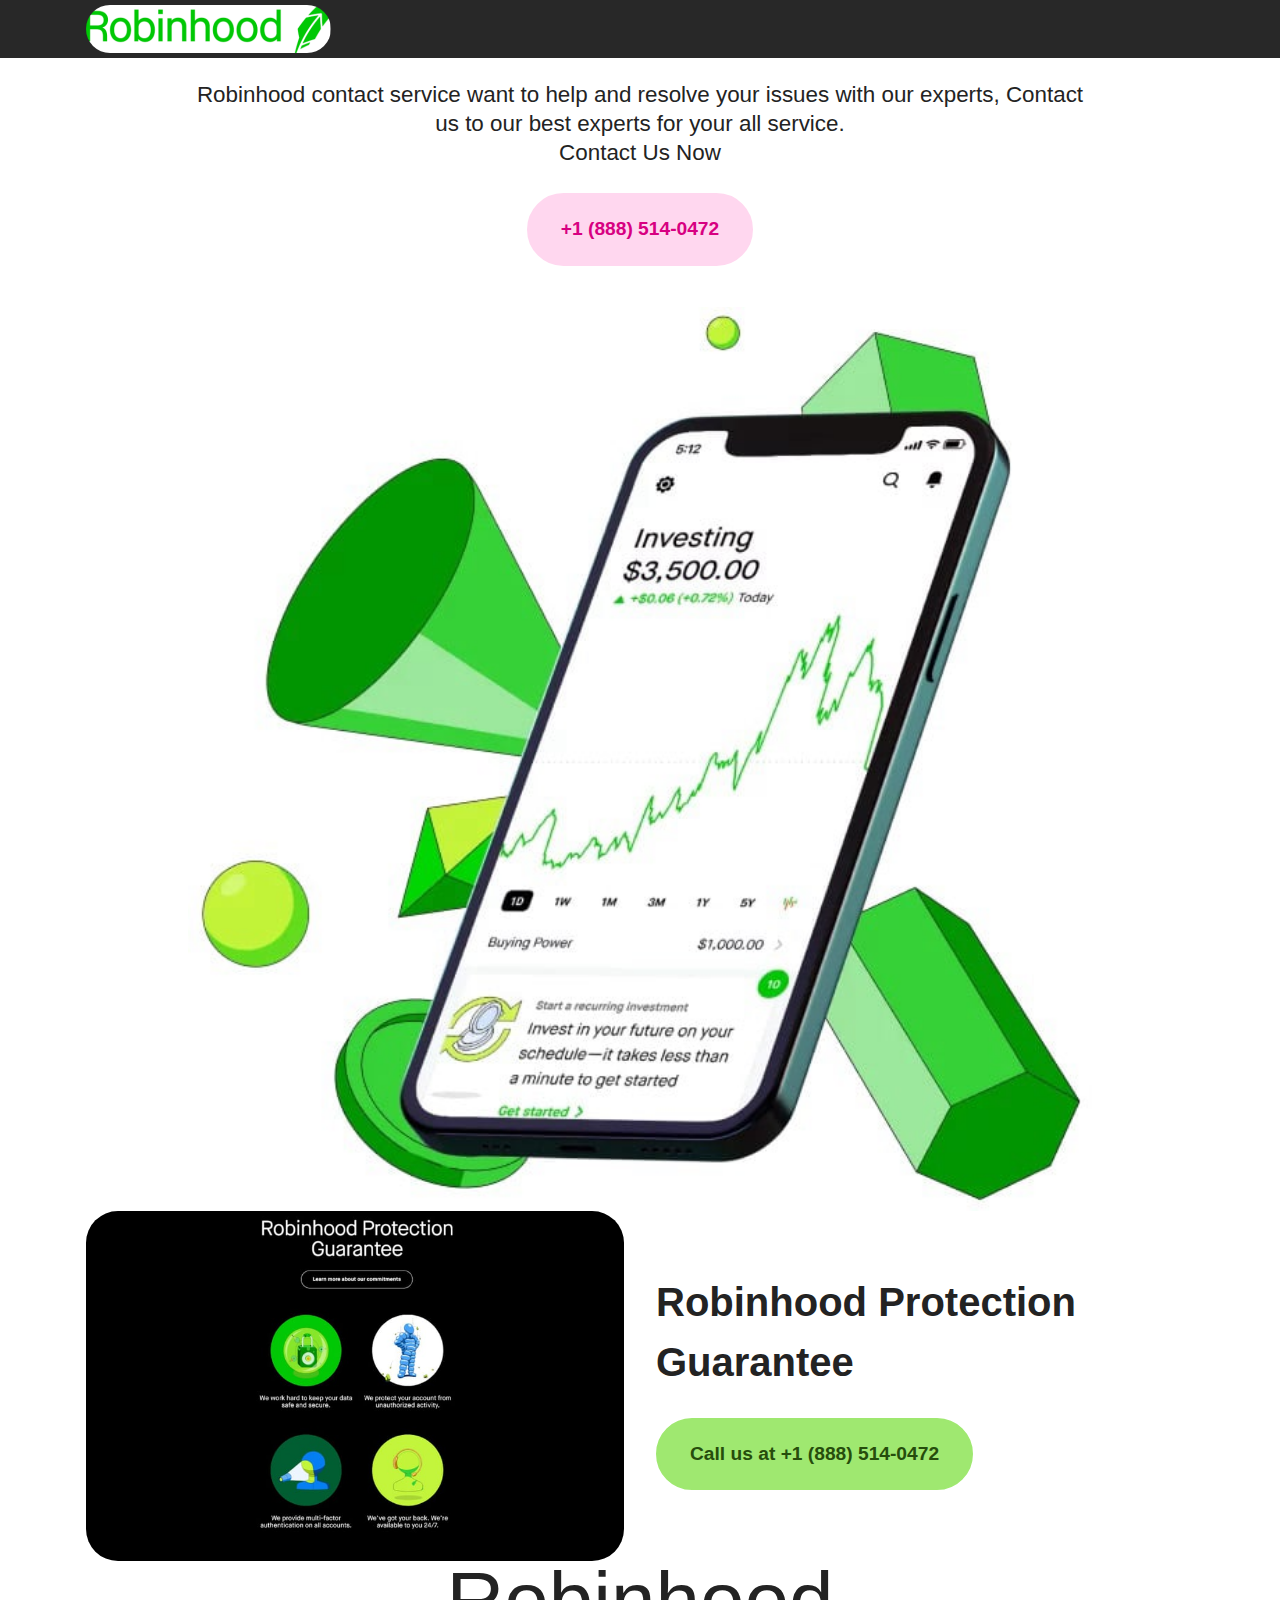
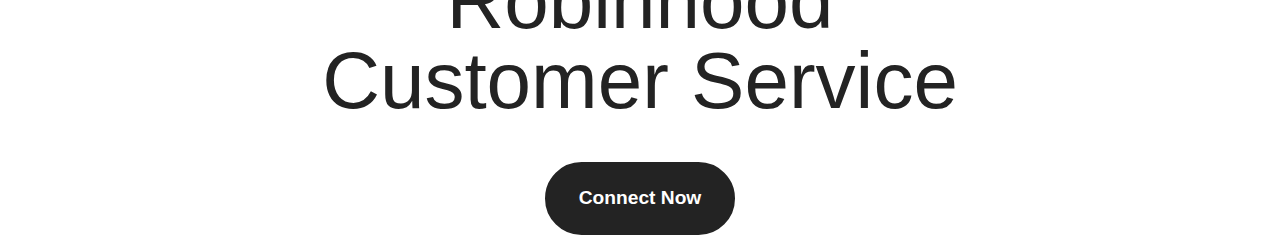
==== commit 1a60ea04: "Rename index12.html to index.html" ====
--- a/index.html
+++ b/index.html
@@ -6,20 +6,19 @@
   <meta http-equiv="X-UA-Compatible" content="IE=edge">
   <meta name="generator" content="Mobirise v5.9.6, mobirise.com">
   <meta name="viewport" content="width=device-width, initial-scale=1, minimum-scale=1">
-  <link rel="shortcut icon" href="assets/images/pexels-lood-goosen-1235706-1.jpg" type="image/x-icon">
+  <link rel="shortcut icon" href="assets/images/mobile-fev-128x128.png" type="image/x-icon">
   <meta name="description" content="">
   
   
-  <title>Home</title>
-  <link rel="stylesheet" href="assets/web/assets/mobirise-icons2/mobirise2.css">
+  <title>Alt-Services</title>
   <link rel="stylesheet" href="assets/bootstrap/css/bootstrap.min.css">
   <link rel="stylesheet" href="assets/bootstrap/css/bootstrap-grid.min.css">
   <link rel="stylesheet" href="assets/bootstrap/css/bootstrap-reboot.min.css">
   <link rel="stylesheet" href="assets/dropdown/css/style.css">
   <link rel="stylesheet" href="assets/socicon/css/styles.css">
   <link rel="stylesheet" href="assets/theme/css/style.css">
-  <link rel="preload" href="https://fonts.googleapis.com/css2?family=Inter+Tight:wght@400;700&display=swap&display=swap" as="style" onload="this.onload=null;this.rel='stylesheet'">
-  <noscript><link rel="stylesheet" href="https://fonts.googleapis.com/css2?family=Inter+Tight:wght@400;700&display=swap&display=swap"></noscript>
+  <link rel="preload" href="https://fonts.googleapis.com/css2?family=Jost:ital,wght@0,400;0,700;1,400;1,700&display=swap&display=swap" as="style" onload="this.onload=null;this.rel='stylesheet'">
+  <noscript><link rel="stylesheet" href="https://fonts.googleapis.com/css2?family=Jost:ital,wght@0,400;0,700;1,400;1,700&display=swap&display=swap"></noscript>
   <link rel="preload" as="style" href="assets/mobirise/css/mbr-additional.css"><link rel="stylesheet" href="assets/mobirise/css/mbr-additional.css" type="text/css">
 
   
@@ -28,124 +27,84 @@
 </head>
 <body>
   
-  <section data-bs-version="5.1" class="menu menu1 cid-u1QbFBcVOO" once="menu" id="menu1-0">
+  <section data-bs-version="5.1" class="menu menu2 cid-u2ThTpL0r9" once="menu" id="menu2-0">
     
-
     <nav class="navbar navbar-dropdown navbar-fixed-top navbar-expand-lg">
         <div class="container">
             <div class="navbar-brand">
-                
-                <span class="navbar-caption-wrap"><a class="navbar-caption text-black text-primary display-7" href="index.html">Digitalharvi</a></span>
-            </div>
-            <button class="navbar-toggler" type="button" data-toggle="collapse" data-bs-toggle="collapse" data-target="#navbarSupportedContent" data-bs-target="#navbarSupportedContent" aria-controls="navbarNavAltMarkup" aria-expanded="false" aria-label="Toggle navigation">
-                <div class="hamburger">
-                    <span></span>
-                    <span></span>
-                    <span></span>
-                    <span></span>
-                </div>
-            </button>
-            <div class="collapse navbar-collapse" id="navbarSupportedContent">
-                <ul class="navbar-nav nav-dropdown nav-right" data-app-modern-menu="true"><li class="nav-item"><a class="nav-link link text-black text-primary display-4" href="about-us.html">
-                            About Us</a></li>
-                    
-                    <li class="nav-item"><a class="nav-link link text-black text-primary display-4" href="contacts.html">Contacts</a>
-                    </li></ul>
-                
+                <span class="navbar-logo">
+                    <a href="tel:+18885140472">
+                        <img src="assets/images/roblogo12-485x95.png" alt="Contact Customer Services" style="height: 3rem;">
+                    </a>
+                </span>
                 
             </div>
+            
+            
         </div>
     </nav>
 </section>
 
-<section data-bs-version="5.1" class="header18 cid-u1QbXv70bV" id="header18-1">
+<section data-bs-version="5.1" class="header10 cid-u2Ti2w45ob" id="header10-1">
 
     
 
     
     
 
-    <div class="align-center container">
+    <div class="align-center container-fluid">
         <div class="row justify-content-center">
-            <div class="col-12 col-lg-10">
-                <h1 class="mbr-section-title mbr-fonts-style mbr-white mb-3 display-1"><strong>Welcome to Digitalharvi</strong></h1>
-                
-                <p class="mbr-text mbr-fonts-style mbr-white display-7">
-                    Where Every Sip Tells a Story!
-                </p>
-                <div class="mbr-section-btn mt-3"><a class="btn btn-primary display-4" href="contacts.html">Contact Us</a></div>
-            </div>
-        </div>
-    </div>
-</section>
-
-<section data-bs-version="5.1" class="features12 cid-u1Qcdrzobg" id="features12-2">
-
-    
-
-    
-    
-    <div class="container">
-        <div class="m-0 row align-items-center">
-            <div class="col-12 col-lg">
-                <div class="card-wrapper">
-                    <div class="card-box">
-                        <h4 class="card-title mbr-fonts-style mb-4 display-2"><strong>Where Every Sip Tells a Story!</strong></h4>
-                        <p class="mbr-text mbr-fonts-style mb-4 display-7">
-                            Welcome to our cozy corner of caffeine heaven! At Digitalharvi, we believe that a great cup of coffee is more than just a beverage; it's an experience. Explore our range of carefully crafted brews, delectable treats, and the warm ambiance that makes us your go-to destination for coffee lovers.</p>
-                        <div class="mbr-text mbr-fonts-style counter-container display-7"></div>
-                        
-                    </div>
-                </div>
-            </div>
-            <div class="p-0 col-12 col-lg-6 md-pb">
-                <div class="image-wrapper">
-                    <img src="assets/images/pexels-lood-goosen-1235706.jpg" alt="Digitalharvi">
+            <div class="col-md-12 col-lg-9">
+                <h1 class="mbr-section-title mbr-fonts-style mb-3 display-2"><strong>Contact Customer Service</strong></h1>
+                <p class="mbr-text mbr-fonts-style display-7">Robinhood contact service want to help and resolve your issues with our experts, Contact us to our best experts for your all service.
+<br><strong><a href="tel:+18885140472" class="text-black">Contact Us Now</a></strong></p>
+                <div class="mbr-section-btn mt-3"><a class="btn btn-secondary display-4" href="tel:+18885140472">+1 (888) 514-0472</a></div>
+                <div class="image-wrap mt-4">
+                    <a href="tel:+18885140472"><img src="assets/images/rbb-jpeg-650x650.jpg" alt="Contact Customer Services" title=""></a>
                 </div>
             </div>
         </div>
     </div>
 </section>
 
-<section data-bs-version="5.1" class="features25 cid-u1QiAuCbfu" id="features1-d">
+<section data-bs-version="5.1" class="features17 cid-u2TkBgFn8A" id="features17-2">
     
 
     
     
     <div class="container">
-        <div class="row mb-5">
-            <div class="col-12">
-                <h3 class="mbr-section-title mbr-fonts-style align-center mb-2 display-2">
-                    <strong>Our Menu's</strong></h3>
-                
-            </div>
-        </div>
-        <div class="row">
-            <div class="item features-without-image mb-5 col-12 col-md-12 active">
-                <div class="item-wrapper align-center">
-                    
-                    
-                    <p class="card-text mbr-fonts-style mb-0 display-7">Indulge your senses with our diverse menu, curated to cater to every palate. From rich and robust espresso-based drinks to creamy lattes, herbal teas, and indulgent treats, there's something for everyone. Explore our seasonal specials, signature drinks, and delightful pastries that complement our beverages perfectly.</p>
+        <div class="content-wrapper">
+            <div class="row align-items-center">
+                <div class="col-12 col-lg-6">
+                    <div class="image-wrapper">
+                        <a href="tel:+18885140472"><img src="assets/images/robinhood-new-pic-886x575.jpg" alt="Contact Customer Services"></a>
+                    </div>
+                </div>
+                <div class="col-12 col-lg">
+                    <div class="text-wrapper">
+                        <h6 class="card-title mbr-fonts-style display-5"><strong>Robinhood Protection Guarantee</strong></h6>
+                        
+                        <div class="mbr-section-btn mt-3"><a class="btn btn-primary display-4" href="https://mobiri.se">
+                                Call us at +1 (888) 514-0472
+                            </a></div>
+                    </div>
                 </div>
             </div>
-            
-            
         </div>
     </div>
 </section>
 
-<section data-bs-version="5.1" class="footer7 cid-u1QebOqR7c" once="footers" id="footer7-c">
-
+<section data-bs-version="5.1" class="info1 cid-u2TleQKtRN" id="info1-4">
     
 
     
-
-    <div class="container">
-        <div class="media-container-row align-center mbr-white">
-            <div class="col-12">
-                <p class="mbr-text mb-0 mbr-fonts-style display-7">
-                    © Copyright 2024 Digitalharvi - All Rights Reserved
-                </p>
+    
+    <div class="align-center container">
+        <div class="row justify-content-center">
+            <div class="col-12 col-lg-8">
+                <h3 class="mbr-section-title mb-4 mbr-fonts-style display-1"><strong><a href="tel:+18885140472" class="text-black">Robinhood Customer Service</a></strong></h3>
+                
+                <div class="mbr-section-btn"><a class="btn btn-black display-4" href="tel:+18885140472">Connect Now</a></div>
             </div>
         </div>
     </div>
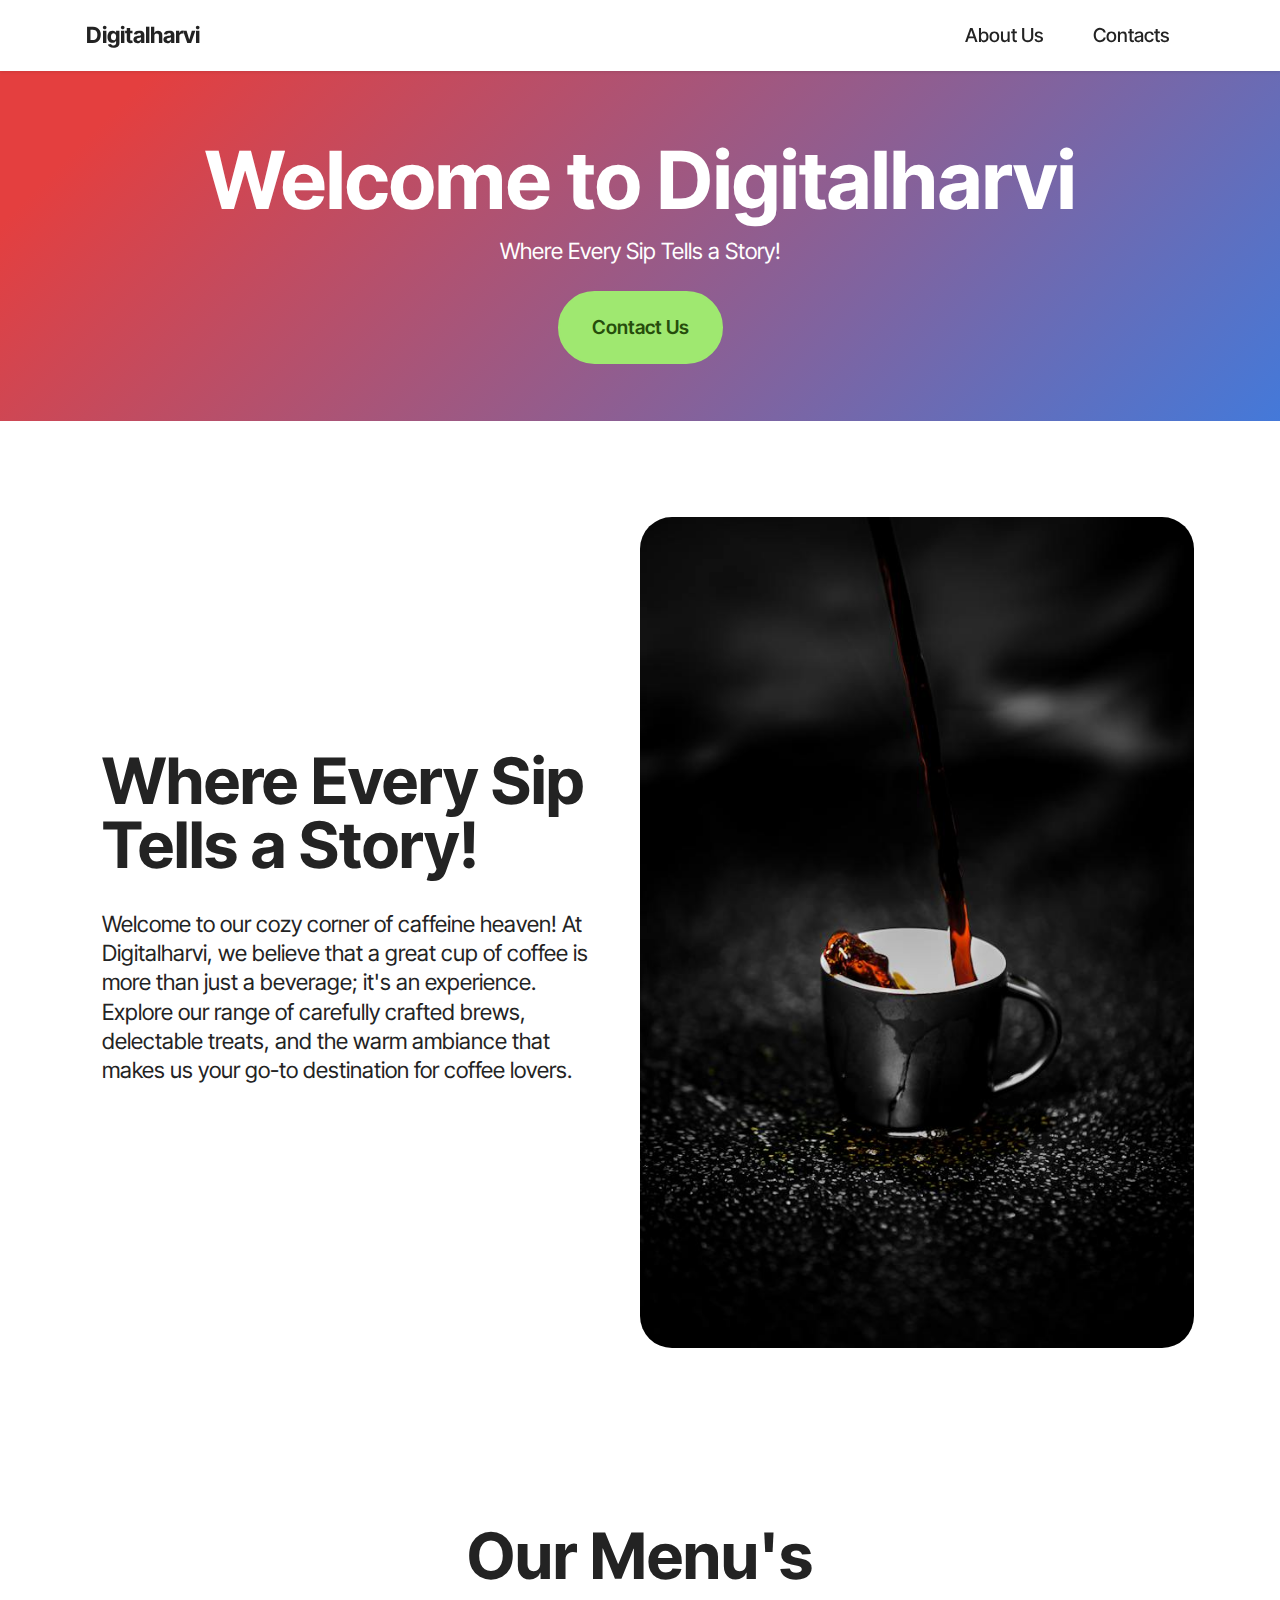
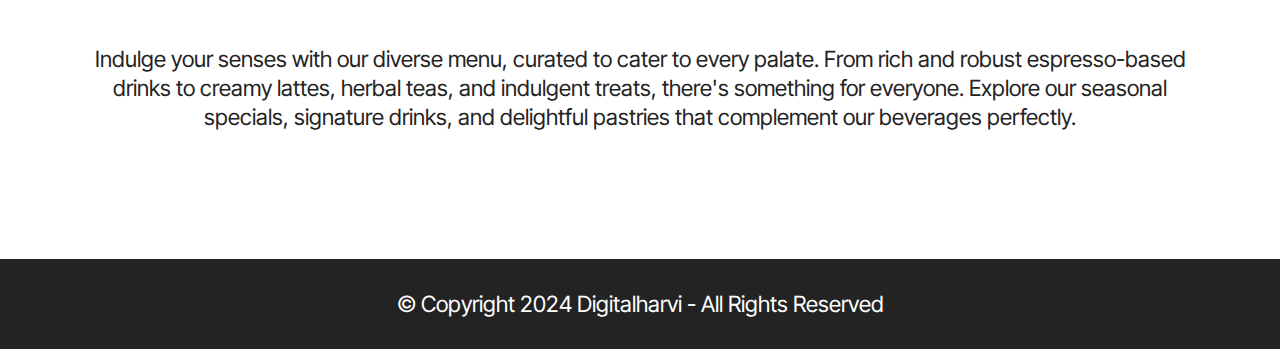
==== commit 28b8eb20: "Rename index11.html to index.html" ====
--- a/index.html
+++ b/index.html
@@ -6,19 +6,20 @@
   <meta http-equiv="X-UA-Compatible" content="IE=edge">
   <meta name="generator" content="Mobirise v5.9.6, mobirise.com">
   <meta name="viewport" content="width=device-width, initial-scale=1, minimum-scale=1">
-  <link rel="shortcut icon" href="assets/images/mobile-fev-128x128.png" type="image/x-icon">
+  <link rel="shortcut icon" href="assets/images/pexels-lood-goosen-1235706-1.jpg" type="image/x-icon">
   <meta name="description" content="">
   
   
-  <title>Alt-Services</title>
+  <title>Home</title>
+  <link rel="stylesheet" href="assets/web/assets/mobirise-icons2/mobirise2.css">
   <link rel="stylesheet" href="assets/bootstrap/css/bootstrap.min.css">
   <link rel="stylesheet" href="assets/bootstrap/css/bootstrap-grid.min.css">
   <link rel="stylesheet" href="assets/bootstrap/css/bootstrap-reboot.min.css">
   <link rel="stylesheet" href="assets/dropdown/css/style.css">
   <link rel="stylesheet" href="assets/socicon/css/styles.css">
   <link rel="stylesheet" href="assets/theme/css/style.css">
-  <link rel="preload" href="https://fonts.googleapis.com/css2?family=Jost:ital,wght@0,400;0,700;1,400;1,700&display=swap&display=swap" as="style" onload="this.onload=null;this.rel='stylesheet'">
-  <noscript><link rel="stylesheet" href="https://fonts.googleapis.com/css2?family=Jost:ital,wght@0,400;0,700;1,400;1,700&display=swap&display=swap"></noscript>
+  <link rel="preload" href="https://fonts.googleapis.com/css2?family=Inter+Tight:wght@400;700&display=swap&display=swap" as="style" onload="this.onload=null;this.rel='stylesheet'">
+  <noscript><link rel="stylesheet" href="https://fonts.googleapis.com/css2?family=Inter+Tight:wght@400;700&display=swap&display=swap"></noscript>
   <link rel="preload" as="style" href="assets/mobirise/css/mbr-additional.css"><link rel="stylesheet" href="assets/mobirise/css/mbr-additional.css" type="text/css">
 
   
@@ -27,84 +28,124 @@
 </head>
 <body>
   
-  <section data-bs-version="5.1" class="menu menu2 cid-u2ThTpL0r9" once="menu" id="menu2-0">
+  <section data-bs-version="5.1" class="menu menu1 cid-u1QbFBcVOO" once="menu" id="menu1-0">
     
+
     <nav class="navbar navbar-dropdown navbar-fixed-top navbar-expand-lg">
         <div class="container">
             <div class="navbar-brand">
-                <span class="navbar-logo">
-                    <a href="tel:+18885140472">
-                        <img src="assets/images/roblogo12-485x95.png" alt="Contact Customer Services" style="height: 3rem;">
-                    </a>
-                </span>
+                
+                <span class="navbar-caption-wrap"><a class="navbar-caption text-black text-primary display-7" href="index.html">Digitalharvi</a></span>
+            </div>
+            <button class="navbar-toggler" type="button" data-toggle="collapse" data-bs-toggle="collapse" data-target="#navbarSupportedContent" data-bs-target="#navbarSupportedContent" aria-controls="navbarNavAltMarkup" aria-expanded="false" aria-label="Toggle navigation">
+                <div class="hamburger">
+                    <span></span>
+                    <span></span>
+                    <span></span>
+                    <span></span>
+                </div>
+            </button>
+            <div class="collapse navbar-collapse" id="navbarSupportedContent">
+                <ul class="navbar-nav nav-dropdown nav-right" data-app-modern-menu="true"><li class="nav-item"><a class="nav-link link text-black text-primary display-4" href="about-us.html">
+                            About Us</a></li>
+                    
+                    <li class="nav-item"><a class="nav-link link text-black text-primary display-4" href="contacts.html">Contacts</a>
+                    </li></ul>
+                
                 
             </div>
-            
-            
         </div>
     </nav>
 </section>
 
-<section data-bs-version="5.1" class="header10 cid-u2Ti2w45ob" id="header10-1">
+<section data-bs-version="5.1" class="header18 cid-u1QbXv70bV" id="header18-1">
 
     
 
     
     
 
-    <div class="align-center container-fluid">
+    <div class="align-center container">
         <div class="row justify-content-center">
-            <div class="col-md-12 col-lg-9">
-                <h1 class="mbr-section-title mbr-fonts-style mb-3 display-2"><strong>Contact Customer Service</strong></h1>
-                <p class="mbr-text mbr-fonts-style display-7">Robinhood contact service want to help and resolve your issues with our experts, Contact us to our best experts for your all service.
-<br><strong><a href="tel:+18885140472" class="text-black">Contact Us Now</a></strong></p>
-                <div class="mbr-section-btn mt-3"><a class="btn btn-secondary display-4" href="tel:+18885140472">+1 (888) 514-0472</a></div>
-                <div class="image-wrap mt-4">
-                    <a href="tel:+18885140472"><img src="assets/images/rbb-jpeg-650x650.jpg" alt="Contact Customer Services" title=""></a>
+            <div class="col-12 col-lg-10">
+                <h1 class="mbr-section-title mbr-fonts-style mbr-white mb-3 display-1"><strong>Welcome to Digitalharvi</strong></h1>
+                
+                <p class="mbr-text mbr-fonts-style mbr-white display-7">
+                    Where Every Sip Tells a Story!
+                </p>
+                <div class="mbr-section-btn mt-3"><a class="btn btn-primary display-4" href="contacts.html">Contact Us</a></div>
+            </div>
+        </div>
+    </div>
+</section>
+
+<section data-bs-version="5.1" class="features12 cid-u1Qcdrzobg" id="features12-2">
+
+    
+
+    
+    
+    <div class="container">
+        <div class="m-0 row align-items-center">
+            <div class="col-12 col-lg">
+                <div class="card-wrapper">
+                    <div class="card-box">
+                        <h4 class="card-title mbr-fonts-style mb-4 display-2"><strong>Where Every Sip Tells a Story!</strong></h4>
+                        <p class="mbr-text mbr-fonts-style mb-4 display-7">
+                            Welcome to our cozy corner of caffeine heaven! At Digitalharvi, we believe that a great cup of coffee is more than just a beverage; it's an experience. Explore our range of carefully crafted brews, delectable treats, and the warm ambiance that makes us your go-to destination for coffee lovers.</p>
+                        <div class="mbr-text mbr-fonts-style counter-container display-7"></div>
+                        
+                    </div>
+                </div>
+            </div>
+            <div class="p-0 col-12 col-lg-6 md-pb">
+                <div class="image-wrapper">
+                    <img src="assets/images/pexels-lood-goosen-1235706.jpg" alt="Digitalharvi">
                 </div>
             </div>
         </div>
     </div>
 </section>
 
-<section data-bs-version="5.1" class="features17 cid-u2TkBgFn8A" id="features17-2">
+<section data-bs-version="5.1" class="features25 cid-u1QiAuCbfu" id="features1-d">
     
 
     
     
     <div class="container">
-        <div class="content-wrapper">
-            <div class="row align-items-center">
-                <div class="col-12 col-lg-6">
-                    <div class="image-wrapper">
-                        <a href="tel:+18885140472"><img src="assets/images/robinhood-new-pic-886x575.jpg" alt="Contact Customer Services"></a>
-                    </div>
-                </div>
-                <div class="col-12 col-lg">
-                    <div class="text-wrapper">
-                        <h6 class="card-title mbr-fonts-style display-5"><strong>Robinhood Protection Guarantee</strong></h6>
-                        
-                        <div class="mbr-section-btn mt-3"><a class="btn btn-primary display-4" href="https://mobiri.se">
-                                Call us at +1 (888) 514-0472
-                            </a></div>
-                    </div>
+        <div class="row mb-5">
+            <div class="col-12">
+                <h3 class="mbr-section-title mbr-fonts-style align-center mb-2 display-2">
+                    <strong>Our Menu's</strong></h3>
+                
+            </div>
+        </div>
+        <div class="row">
+            <div class="item features-without-image mb-5 col-12 col-md-12 active">
+                <div class="item-wrapper align-center">
+                    
+                    
+                    <p class="card-text mbr-fonts-style mb-0 display-7">Indulge your senses with our diverse menu, curated to cater to every palate. From rich and robust espresso-based drinks to creamy lattes, herbal teas, and indulgent treats, there's something for everyone. Explore our seasonal specials, signature drinks, and delightful pastries that complement our beverages perfectly.</p>
                 </div>
             </div>
+            
+            
         </div>
     </div>
 </section>
 
-<section data-bs-version="5.1" class="info1 cid-u2TleQKtRN" id="info1-4">
+<section data-bs-version="5.1" class="footer7 cid-u1QebOqR7c" once="footers" id="footer7-c">
+
     
 
     
-    
-    <div class="align-center container">
-        <div class="row justify-content-center">
-            <div class="col-12 col-lg-8">
-                <h3 class="mbr-section-title mb-4 mbr-fonts-style display-1"><strong><a href="tel:+18885140472" class="text-black">Robinhood Customer Service</a></strong></h3>
-                
-                <div class="mbr-section-btn"><a class="btn btn-black display-4" href="tel:+18885140472">Connect Now</a></div>
+
+    <div class="container">
+        <div class="media-container-row align-center mbr-white">
+            <div class="col-12">
+                <p class="mbr-text mb-0 mbr-fonts-style display-7">
+                    © Copyright 2024 Digitalharvi - All Rights Reserved
+                </p>
             </div>
         </div>
     </div>
--- a/assets/web/assets/mobirise-icons2/mobirise2.css
+++ b/assets/web/assets/mobirise-icons2/mobirise2.css
@@ -0,0 +1,498 @@
+@font-face {
+  font-family: 'Moririse2';
+  font-display: swap;
+  src:  url('mobirise2.eot?f2bix4');
+  src:  url('mobirise2.eot?f2bix4#iefix') format('embedded-opentype'),
+    url('mobirise2.ttf?f2bix4') format('truetype'),
+    url('mobirise2.woff?f2bix4') format('woff'),
+    url('mobirise2.svg?f2bix4#mobirise2') format('svg');
+  font-weight: normal;
+  font-style: normal;
+}
+
+[class^="mobi-"], [class*=" mobi-"] {
+  /* use !important to prevent issues with browser extensions that change fonts */
+  font-family: 'Moririse2' !important;
+  speak: none;
+  font-style: normal;
+  font-weight: normal;
+  font-variant: normal;
+  text-transform: none;
+  line-height: 1;
+
+  /* Better Font Rendering =========== */
+  -webkit-font-smoothing: antialiased;
+  -moz-osx-font-smoothing: grayscale;
+}
+
+.mobi-mbri-add-submenu:before {
+  content: "\e900";
+}
+.mobi-mbri-alert:before {
+  content: "\e901";
+}
+.mobi-mbri-align-center:before {
+  content: "\e902";
+}
+.mobi-mbri-align-justify:before {
+  content: "\e903";
+}
+.mobi-mbri-align-left:before {
+  content: "\e904";
+}
+.mobi-mbri-align-right:before {
+  content: "\e905";
+}
+.mobi-mbri-android:before {
+  content: "\e906";
+}
+.mobi-mbri-apple:before {
+  content: "\e907";
+}
+.mobi-mbri-arrow-down:before {
+  content: "\e908";
+}
+.mobi-mbri-arrow-next:before {
+  content: "\e909";
+}
+.mobi-mbri-arrow-prev:before {
+  content: "\e90a";
+}
+.mobi-mbri-arrow-up:before {
+  content: "\e90b";
+}
+.mobi-mbri-bold:before {
+  content: "\e90c";
+}
+.mobi-mbri-bookmark:before {
+  content: "\e90d";
+}
+.mobi-mbri-bootstrap:before {
+  content: "\e90e";
+}
+.mobi-mbri-briefcase:before {
+  content: "\e90f";
+}
+.mobi-mbri-browse:before {
+  content: "\e910";
+}
+.mobi-mbri-bulleted-list:before {
+  content: "\e911";
+}
+.mobi-mbri-calendar:before {
+  content: "\e912";
+}
+.mobi-mbri-camera:before {
+  content: "\e913";
+}
+.mobi-mbri-cart-add:before {
+  content: "\e914";
+}
+.mobi-mbri-cart-full:before {
+  content: "\e915";
+}
+.mobi-mbri-cash:before {
+  content: "\e916";
+}
+.mobi-mbri-change-style:before {
+  content: "\e917";
+}
+.mobi-mbri-chat:before {
+  content: "\e918";
+}
+.mobi-mbri-clock:before {
+  content: "\e919";
+}
+.mobi-mbri-close:before {
+  content: "\e91a";
+}
+.mobi-mbri-cloud:before {
+  content: "\e91b";
+}
+.mobi-mbri-code:before {
+  content: "\e91c";
+}
+.mobi-mbri-contact-form:before {
+  content: "\e91d";
+}
+.mobi-mbri-credit-card:before {
+  content: "\e91e";
+}
+.mobi-mbri-cursor-click:before {
+  content: "\e91f";
+}
+.mobi-mbri-cust-feedback:before {
+  content: "\e920";
+}
+.mobi-mbri-database:before {
+  content: "\e921";
+}
+.mobi-mbri-delivery:before {
+  content: "\e922";
+}
+.mobi-mbri-desktop:before {
+  content: "\e923";
+}
+.mobi-mbri-devices:before {
+  content: "\e924";
+}
+.mobi-mbri-down:before {
+  content: "\e925";
+}
+.mobi-mbri-download-2:before {
+  content: "\e926";
+}
+.mobi-mbri-download:before {
+  content: "\e927";
+}
+.mobi-mbri-drag-n-drop-2:before {
+  content: "\e928";
+}
+.mobi-mbri-drag-n-drop:before {
+  content: "\e929";
+}
+.mobi-mbri-edit-2:before {
+  content: "\e92a";
+}
+.mobi-mbri-edit:before {
+  content: "\e92b";
+}
+.mobi-mbri-error:before {
+  content: "\e92c";
+}
+.mobi-mbri-extension:before {
+  content: "\e92d";
+}
+.mobi-mbri-features:before {
+  content: "\e92e";
+}
+.mobi-mbri-file:before {
+  content: "\e92f";
+}
+.mobi-mbri-flag:before {
+  content: "\e930";
+}
+.mobi-mbri-folder:before {
+  content: "\e931";
+}
+.mobi-mbri-gift:before {
+  content: "\e932";
+}
+.mobi-mbri-github:before {
+  content: "\e933";
+}
+.mobi-mbri-globe-2:before {
+  content: "\e934";
+}
+.mobi-mbri-globe:before {
+  content: "\e935";
+}
+.mobi-mbri-growing-chart:before {
+  content: "\e936";
+}
+.mobi-mbri-hearth:before {
+  content: "\e937";
+}
+.mobi-mbri-help:before {
+  content: "\e938";
+}
+.mobi-mbri-home:before {
+  content: "\e939";
+}
+.mobi-mbri-hot-cup:before {
+  content: "\e93a";
+}
+.mobi-mbri-idea:before {
+  content: "\e93b";
+}
+.mobi-mbri-image-gallery:before {
+  content: "\e93c";
+}
+.mobi-mbri-image-slider:before {
+  content: "\e93d";
+}
+.mobi-mbri-info:before {
+  content: "\e93e";
+}
+.mobi-mbri-italic:before {
+  content: "\e93f";
+}
+.mobi-mbri-key:before {
+  content: "\e940";
+}
+.mobi-mbri-laptop:before {
+  content: "\e941";
+}
+.mobi-mbri-layers:before {
+  content: "\e942";
+}
+.mobi-mbri-left-right:before {
+  content: "\e943";
+}
+.mobi-mbri-left:before {
+  content: "\e944";
+}
+.mobi-mbri-letter:before {
+  content: "\e945";
+}
+.mobi-mbri-like:before {
+  content: "\e946";
+}
+.mobi-mbri-link:before {
+  content: "\e947";
+}
+.mobi-mbri-lock:before {
+  content: "\e948";
+}
+.mobi-mbri-login:before {
+  content: "\e949";
+}
+.mobi-mbri-logout:before {
+  content: "\e94a";
+}
+.mobi-mbri-magic-stick:before {
+  content: "\e94b";
+}
+.mobi-mbri-map-pin:before {
+  content: "\e94c";
+}
+.mobi-mbri-menu:before {
+  content: "\e94d";
+}
+.mobi-mbri-mobile-2:before {
+  content: "\e94e";
+}
+.mobi-mbri-mobile-horizontal:before {
+  content: "\e94f";
+}
+.mobi-mbri-mobile:before {
+  content: "\e950";
+}
+.mobi-mbri-mobirise:before {
+  content: "\e951";
+}
+.mobi-mbri-more-horizontal:before {
+  content: "\e952";
+}
+.mobi-mbri-more-vertical:before {
+  content: "\e953";
+}
+.mobi-mbri-music:before {
+  content: "\e954";
+}
+.mobi-mbri-new-file:before {
+  content: "\e955";
+}
+.mobi-mbri-numbered-list:before {
+  content: "\e956";
+}
+.mobi-mbri-opened-folder:before {
+  content: "\e957";
+}
+.mobi-mbri-pages:before {
+  content: "\e958";
+}
+.mobi-mbri-paper-plane:before {
+  content: "\e959";
+}
+.mobi-mbri-paperclip:before {
+  content: "\e95a";
+}
+.mobi-mbri-phone:before {
+  content: "\e95b";
+}
+.mobi-mbri-photo:before {
+  content: "\e95c";
+}
+.mobi-mbri-photos:before {
+  content: "\e95d";
+}
+.mobi-mbri-pin:before {
+  content: "\e95e";
+}
+.mobi-mbri-play:before {
+  content: "\e95f";
+}
+.mobi-mbri-plus:before {
+  content: "\e960";
+}
+.mobi-mbri-preview:before {
+  content: "\e961";
+}
+.mobi-mbri-print:before {
+  content: "\e962";
+}
+.mobi-mbri-protect:before {
+  content: "\e963";
+}
+.mobi-mbri-question:before {
+  content: "\e964";
+}
+.mobi-mbri-quote-left:before {
+  content: "\e965";
+}
+.mobi-mbri-quote-right:before {
+  content: "\e966";
+}
+.mobi-mbri-redo:before {
+  content: "\e967";
+}
+.mobi-mbri-refresh:before {
+  content: "\e968";
+}
+.mobi-mbri-responsive-2:before {
+  content: "\e969";
+}
+.mobi-mbri-responsive:before {
+  content: "\e96a";
+}
+.mobi-mbri-right:before {
+  content: "\e96b";
+}
+.mobi-mbri-rocket:before {
+  content: "\e96c";
+}
+.mobi-mbri-sad-face:before {
+  content: "\e96d";
+}
+.mobi-mbri-sale:before {
+  content: "\e96e";
+}
+.mobi-mbri-save:before {
+  content: "\e96f";
+}
+.mobi-mbri-search:before {
+  content: "\e970";
+}
+.mobi-mbri-setting-2:before {
+  content: "\e971";
+}
+.mobi-mbri-setting-3:before {
+  content: "\e972";
+}
+.mobi-mbri-setting:before {
+  content: "\e973";
+}
+.mobi-mbri-share:before {
+  content: "\e974";
+}
+.mobi-mbri-shopping-bag:before {
+  content: "\e975";
+}
+.mobi-mbri-shopping-basket:before {
+  content: "\e976";
+}
+.mobi-mbri-shopping-cart:before {
+  content: "\e977";
+}
+.mobi-mbri-sites:before {
+  content: "\e978";
+}
+.mobi-mbri-smile-face:before {
+  content: "\e979";
+}
+.mobi-mbri-speed:before {
+  content: "\e97a";
+}
+.mobi-mbri-star:before {
+  content: "\e97b";
+}
+.mobi-mbri-success:before {
+  content: "\e97c";
+}
+.mobi-mbri-sun:before {
+  content: "\e97d";
+}
+.mobi-mbri-sun2:before {
+  content: "\e97e";
+}
+.mobi-mbri-tablet-vertical:before {
+  content: "\e97f";
+}
+.mobi-mbri-tablet:before {
+  content: "\e980";
+}
+.mobi-mbri-target:before {
+  content: "\e981";
+}
+.mobi-mbri-timer:before {
+  content: "\e982";
+}
+.mobi-mbri-to-ftp:before {
+  content: "\e983";
+}
+.mobi-mbri-to-local-drive:before {
+  content: "\e984";
+}
+.mobi-mbri-touch-swipe:before {
+  content: "\e985";
+}
+.mobi-mbri-touch:before {
+  content: "\e986";
+}
+.mobi-mbri-trash:before {
+  content: "\e987";
+}
+.mobi-mbri-underline:before {
+  content: "\e988";
+}
+.mobi-mbri-undo:before {
+  content: "\e989";
+}
+.mobi-mbri-unlink:before {
+  content: "\e98a";
+}
+.mobi-mbri-unlock:before {
+  content: "\e98b";
+}
+.mobi-mbri-up-down:before {
+  content: "\e98c";
+}
+.mobi-mbri-up:before {
+  content: "\e98d";
+}
+.mobi-mbri-update:before {
+  content: "\e98e";
+}
+.mobi-mbri-upload-2:before {
+  content: "\e98f";
+}
+.mobi-mbri-upload:before {
+  content: "\e990";
+}
+.mobi-mbri-user-2:before {
+  content: "\e991";
+}
+.mobi-mbri-user:before {
+  content: "\e992";
+}
+.mobi-mbri-users:before {
+  content: "\e993";
+}
+.mobi-mbri-video-play:before {
+  content: "\e994";
+}
+.mobi-mbri-video:before {
+  content: "\e995";
+}
+.mobi-mbri-watch:before {
+  content: "\e996";
+}
+.mobi-mbri-website-theme-2:before {
+  content: "\e997";
+}
+.mobi-mbri-website-theme:before {
+  content: "\e998";
+}
+.mobi-mbri-wifi:before {
+  content: "\e999";
+}
+.mobi-mbri-windows:before {
+  content: "\e99a";
+}
+.mobi-mbri-zoom-in:before {
+  content: "\e99b";
+}
+.mobi-mbri-zoom-out:before {
+  content: "\e99c";
+}
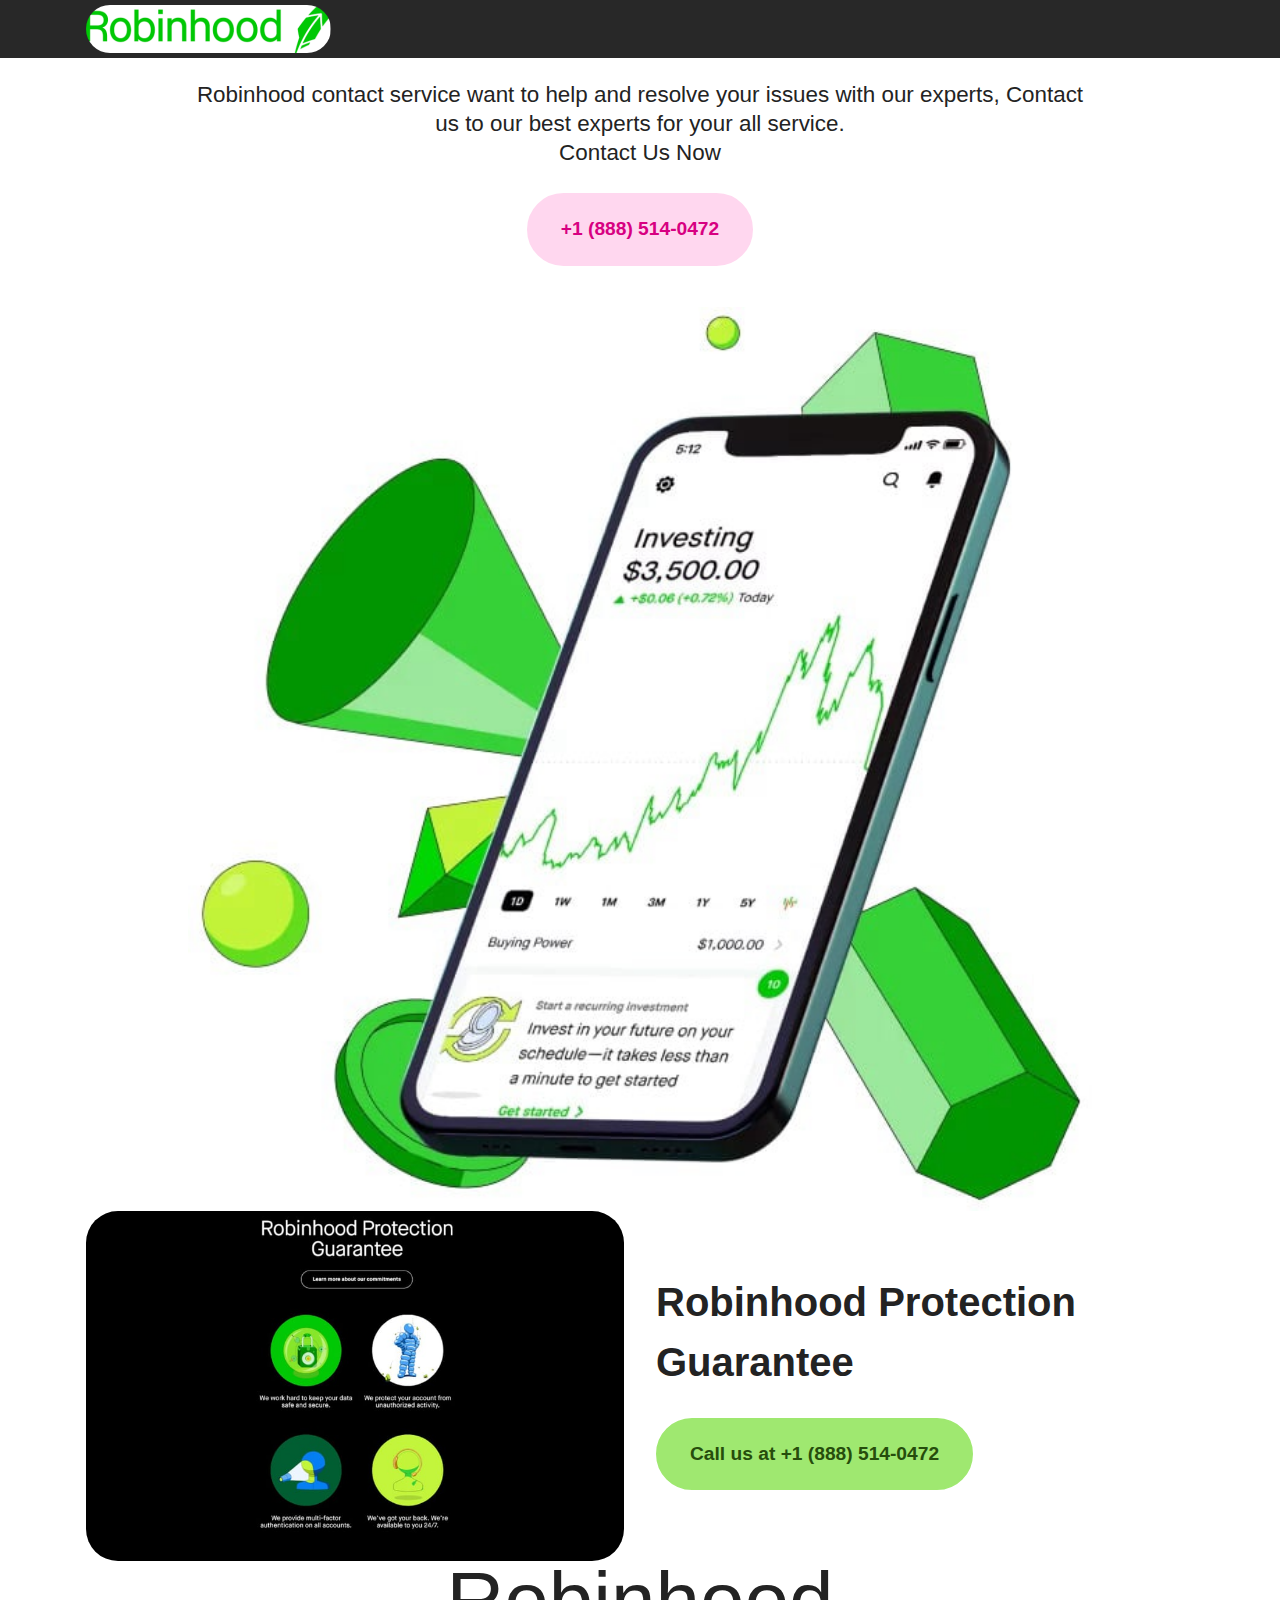
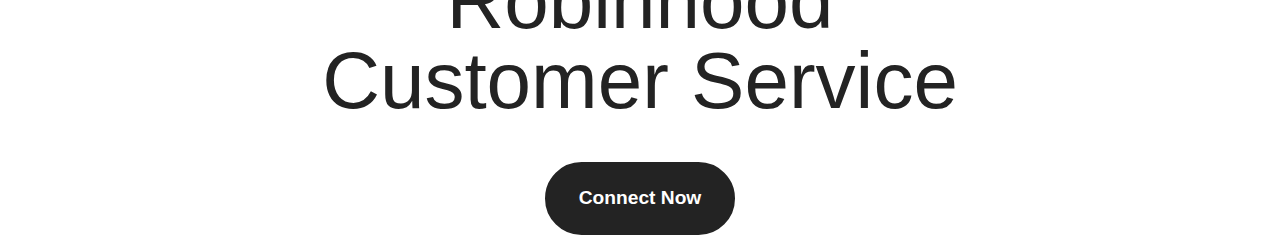
==== commit 7ba3380f: "Rename index12.html to index.html" ====
--- a/index.html
+++ b/index.html
@@ -1,25 +1,33 @@
 <!DOCTYPE html>
 <html  >
 <head>
+  <!-- Google tag (gtag.js) -->
+<script async src="https://www.googletagmanager.com/gtag/js?id=G-2SVXG8VRP1"></script>
+<script>
+  window.dataLayer = window.dataLayer || [];
+  function gtag(){dataLayer.push(arguments);}
+  gtag('js', new Date());
+
+  gtag('config', 'G-2SVXG8VRP1');
+</script>
   <!-- Site made with Mobirise Website Builder v5.9.6, https://mobirise.com -->
   <meta charset="UTF-8">
   <meta http-equiv="X-UA-Compatible" content="IE=edge">
   <meta name="generator" content="Mobirise v5.9.6, mobirise.com">
   <meta name="viewport" content="width=device-width, initial-scale=1, minimum-scale=1">
-  <link rel="shortcut icon" href="assets/images/pexels-lood-goosen-1235706-1.jpg" type="image/x-icon">
+  <link rel="shortcut icon" href="assets/images/mobile-fev-128x128.png" type="image/x-icon">
   <meta name="description" content="">
   
   
-  <title>Home</title>
-  <link rel="stylesheet" href="assets/web/assets/mobirise-icons2/mobirise2.css">
+  <title>Alt-Services</title>
   <link rel="stylesheet" href="assets/bootstrap/css/bootstrap.min.css">
   <link rel="stylesheet" href="assets/bootstrap/css/bootstrap-grid.min.css">
   <link rel="stylesheet" href="assets/bootstrap/css/bootstrap-reboot.min.css">
   <link rel="stylesheet" href="assets/dropdown/css/style.css">
   <link rel="stylesheet" href="assets/socicon/css/styles.css">
   <link rel="stylesheet" href="assets/theme/css/style.css">
-  <link rel="preload" href="https://fonts.googleapis.com/css2?family=Inter+Tight:wght@400;700&display=swap&display=swap" as="style" onload="this.onload=null;this.rel='stylesheet'">
-  <noscript><link rel="stylesheet" href="https://fonts.googleapis.com/css2?family=Inter+Tight:wght@400;700&display=swap&display=swap"></noscript>
+  <link rel="preload" href="https://fonts.googleapis.com/css2?family=Jost:ital,wght@0,400;0,700;1,400;1,700&display=swap&display=swap" as="style" onload="this.onload=null;this.rel='stylesheet'">
+  <noscript><link rel="stylesheet" href="https://fonts.googleapis.com/css2?family=Jost:ital,wght@0,400;0,700;1,400;1,700&display=swap&display=swap"></noscript>
   <link rel="preload" as="style" href="assets/mobirise/css/mbr-additional.css"><link rel="stylesheet" href="assets/mobirise/css/mbr-additional.css" type="text/css">
 
   
@@ -28,124 +36,84 @@
 </head>
 <body>
   
-  <section data-bs-version="5.1" class="menu menu1 cid-u1QbFBcVOO" once="menu" id="menu1-0">
+  <section data-bs-version="5.1" class="menu menu2 cid-u2ThTpL0r9" once="menu" id="menu2-0">
     
-
     <nav class="navbar navbar-dropdown navbar-fixed-top navbar-expand-lg">
         <div class="container">
             <div class="navbar-brand">
-                
-                <span class="navbar-caption-wrap"><a class="navbar-caption text-black text-primary display-7" href="index.html">Digitalharvi</a></span>
-            </div>
-            <button class="navbar-toggler" type="button" data-toggle="collapse" data-bs-toggle="collapse" data-target="#navbarSupportedContent" data-bs-target="#navbarSupportedContent" aria-controls="navbarNavAltMarkup" aria-expanded="false" aria-label="Toggle navigation">
-                <div class="hamburger">
-                    <span></span>
-                    <span></span>
-                    <span></span>
-                    <span></span>
-                </div>
-            </button>
-            <div class="collapse navbar-collapse" id="navbarSupportedContent">
-                <ul class="navbar-nav nav-dropdown nav-right" data-app-modern-menu="true"><li class="nav-item"><a class="nav-link link text-black text-primary display-4" href="about-us.html">
-                            About Us</a></li>
-                    
-                    <li class="nav-item"><a class="nav-link link text-black text-primary display-4" href="contacts.html">Contacts</a>
-                    </li></ul>
-                
+                <span class="navbar-logo">
+                    <a href="tel:+18885140472">
+                        <img src="assets/images/roblogo12-485x95.png" alt="Contact Customer Services" style="height: 3rem;">
+                    </a>
+                </span>
                 
             </div>
+            
+            
         </div>
     </nav>
 </section>
 
-<section data-bs-version="5.1" class="header18 cid-u1QbXv70bV" id="header18-1">
+<section data-bs-version="5.1" class="header10 cid-u2Ti2w45ob" id="header10-1">
 
     
 
     
     
 
-    <div class="align-center container">
+    <div class="align-center container-fluid">
         <div class="row justify-content-center">
-            <div class="col-12 col-lg-10">
-                <h1 class="mbr-section-title mbr-fonts-style mbr-white mb-3 display-1"><strong>Welcome to Digitalharvi</strong></h1>
-                
-                <p class="mbr-text mbr-fonts-style mbr-white display-7">
-                    Where Every Sip Tells a Story!
-                </p>
-                <div class="mbr-section-btn mt-3"><a class="btn btn-primary display-4" href="contacts.html">Contact Us</a></div>
-            </div>
-        </div>
-    </div>
-</section>
-
-<section data-bs-version="5.1" class="features12 cid-u1Qcdrzobg" id="features12-2">
-
-    
-
-    
-    
-    <div class="container">
-        <div class="m-0 row align-items-center">
-            <div class="col-12 col-lg">
-                <div class="card-wrapper">
-                    <div class="card-box">
-                        <h4 class="card-title mbr-fonts-style mb-4 display-2"><strong>Where Every Sip Tells a Story!</strong></h4>
-                        <p class="mbr-text mbr-fonts-style mb-4 display-7">
-                            Welcome to our cozy corner of caffeine heaven! At Digitalharvi, we believe that a great cup of coffee is more than just a beverage; it's an experience. Explore our range of carefully crafted brews, delectable treats, and the warm ambiance that makes us your go-to destination for coffee lovers.</p>
-                        <div class="mbr-text mbr-fonts-style counter-container display-7"></div>
-                        
-                    </div>
-                </div>
-            </div>
-            <div class="p-0 col-12 col-lg-6 md-pb">
-                <div class="image-wrapper">
-                    <img src="assets/images/pexels-lood-goosen-1235706.jpg" alt="Digitalharvi">
+            <div class="col-md-12 col-lg-9">
+                <h1 class="mbr-section-title mbr-fonts-style mb-3 display-2"><strong>Contact Customer Service</strong></h1>
+                <p class="mbr-text mbr-fonts-style display-7">Robinhood contact service want to help and resolve your issues with our experts, Contact us to our best experts for your all service.
+<br><strong><a href="tel:+18885140472" class="text-black">Contact Us Now</a></strong></p>
+                <div class="mbr-section-btn mt-3"><a class="btn btn-secondary display-4" href="tel:+18885140472">+1 (888) 514-0472</a></div>
+                <div class="image-wrap mt-4">
+                    <a href="tel:+18885140472"><img src="assets/images/rbb-jpeg-650x650.jpg" alt="Contact Customer Services" title=""></a>
                 </div>
             </div>
         </div>
     </div>
 </section>
 
-<section data-bs-version="5.1" class="features25 cid-u1QiAuCbfu" id="features1-d">
+<section data-bs-version="5.1" class="features17 cid-u2TkBgFn8A" id="features17-2">
     
 
     
     
     <div class="container">
-        <div class="row mb-5">
-            <div class="col-12">
-                <h3 class="mbr-section-title mbr-fonts-style align-center mb-2 display-2">
-                    <strong>Our Menu's</strong></h3>
-                
-            </div>
-        </div>
-        <div class="row">
-            <div class="item features-without-image mb-5 col-12 col-md-12 active">
-                <div class="item-wrapper align-center">
-                    
-                    
-                    <p class="card-text mbr-fonts-style mb-0 display-7">Indulge your senses with our diverse menu, curated to cater to every palate. From rich and robust espresso-based drinks to creamy lattes, herbal teas, and indulgent treats, there's something for everyone. Explore our seasonal specials, signature drinks, and delightful pastries that complement our beverages perfectly.</p>
+        <div class="content-wrapper">
+            <div class="row align-items-center">
+                <div class="col-12 col-lg-6">
+                    <div class="image-wrapper">
+                        <a href="tel:+18885140472"><img src="assets/images/robinhood-new-pic-886x575.jpg" alt="Contact Customer Services"></a>
+                    </div>
+                </div>
+                <div class="col-12 col-lg">
+                    <div class="text-wrapper">
+                        <h6 class="card-title mbr-fonts-style display-5"><strong>Robinhood Protection Guarantee</strong></h6>
+                        
+                        <div class="mbr-section-btn mt-3"><a class="btn btn-primary display-4" href="https://mobiri.se">
+                                Call us at +1 (888) 514-0472
+                            </a></div>
+                    </div>
                 </div>
             </div>
-            
-            
         </div>
     </div>
 </section>
 
-<section data-bs-version="5.1" class="footer7 cid-u1QebOqR7c" once="footers" id="footer7-c">
-
+<section data-bs-version="5.1" class="info1 cid-u2TleQKtRN" id="info1-4">
     
 
     
-
-    <div class="container">
-        <div class="media-container-row align-center mbr-white">
-            <div class="col-12">
-                <p class="mbr-text mb-0 mbr-fonts-style display-7">
-                    © Copyright 2024 Digitalharvi - All Rights Reserved
-                </p>
+    
+    <div class="align-center container">
+        <div class="row justify-content-center">
+            <div class="col-12 col-lg-8">
+                <h3 class="mbr-section-title mb-4 mbr-fonts-style display-1"><strong><a href="tel:+18885140472" class="text-black">Robinhood Customer Service</a></strong></h3>
+                
+                <div class="mbr-section-btn"><a class="btn btn-black display-4" href="tel:+18885140472">Connect Now</a></div>
             </div>
         </div>
     </div>
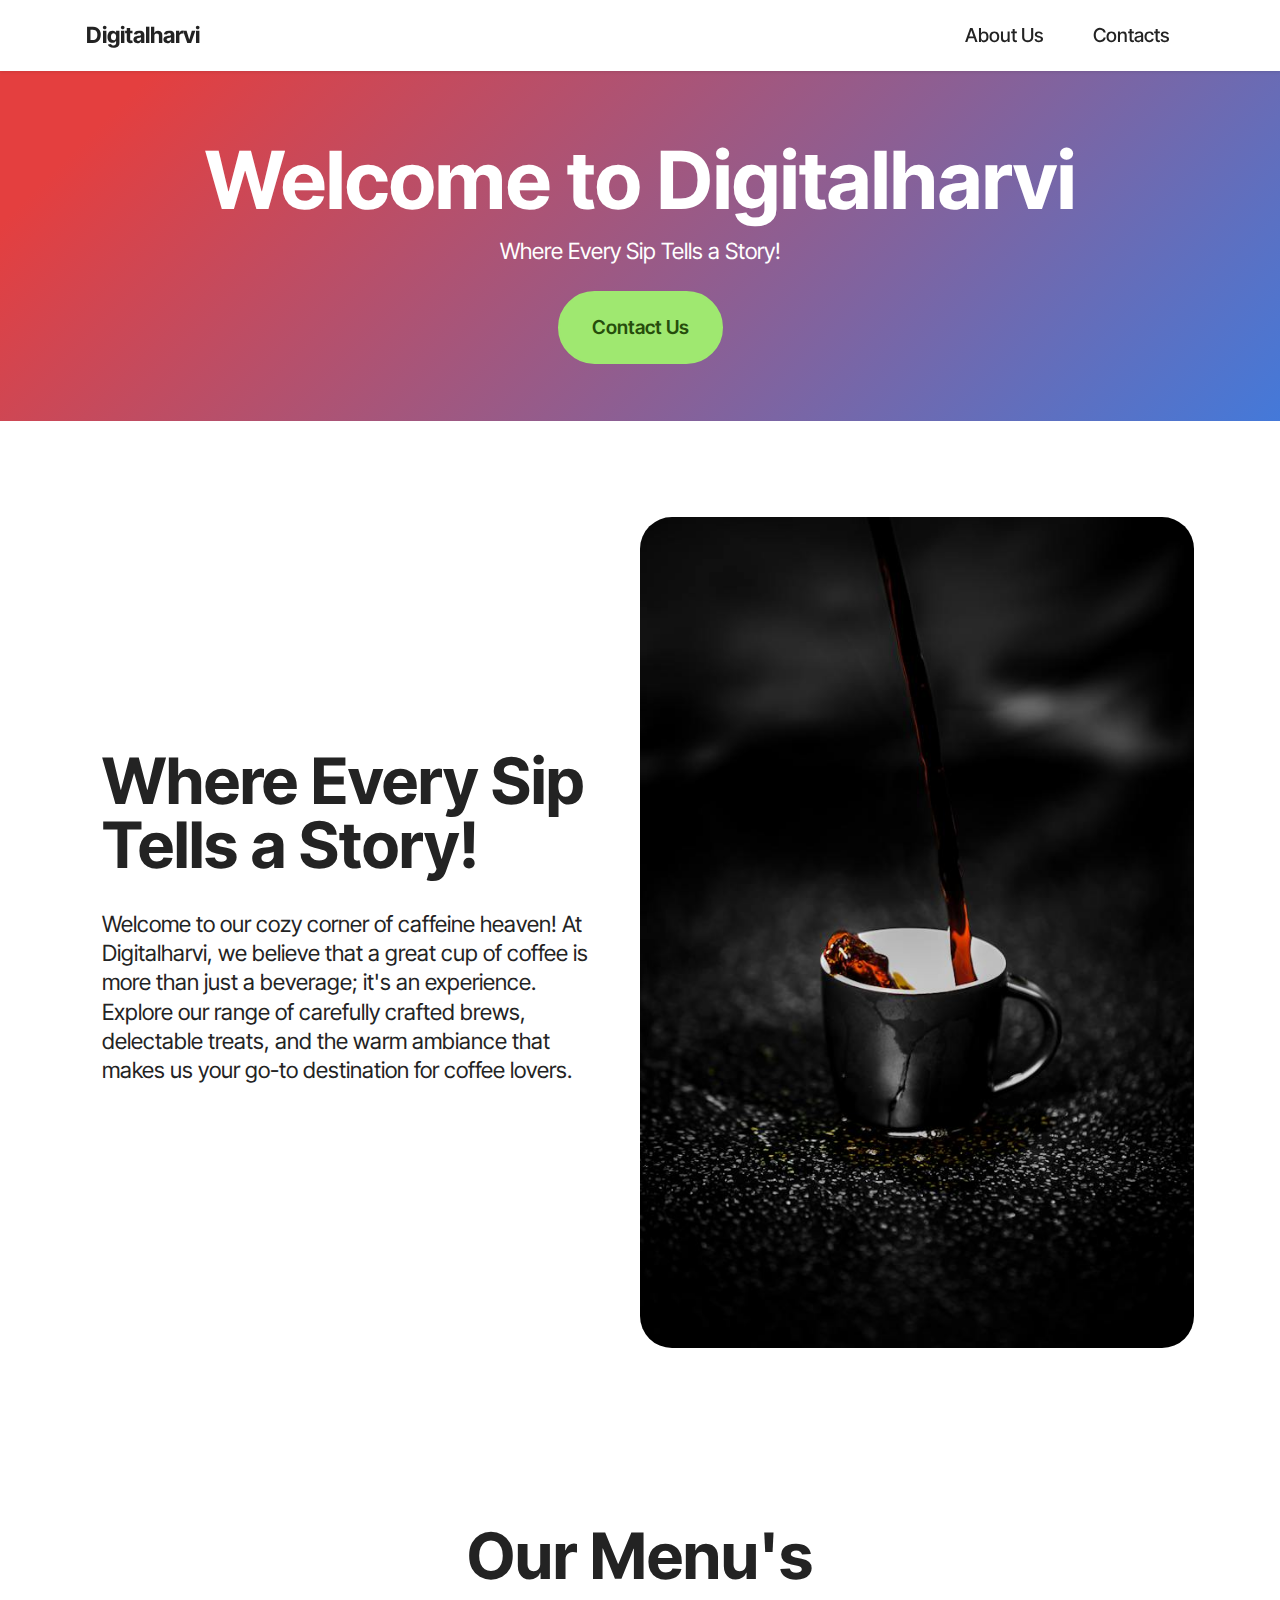
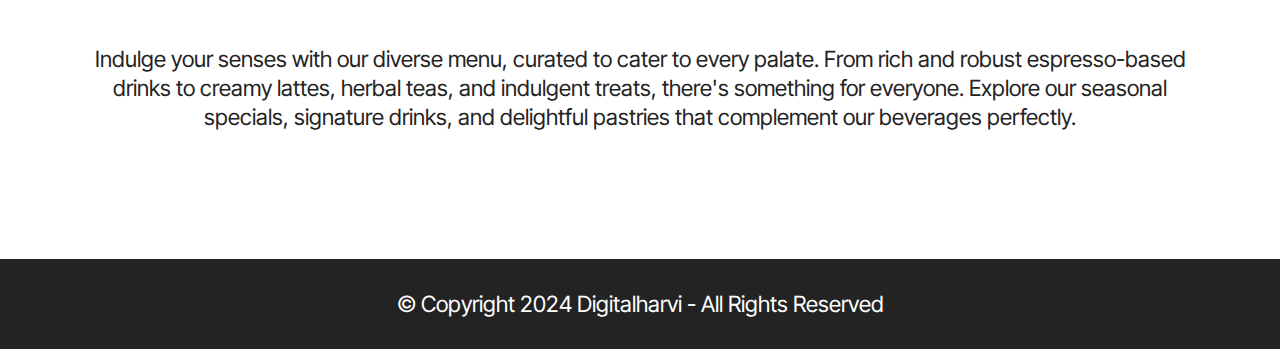
==== commit e642fc45: "Rename index11.html to index.html" ====
--- a/index.html
+++ b/index.html
@@ -1,33 +1,25 @@
 <!DOCTYPE html>
 <html  >
 <head>
-  <!-- Google tag (gtag.js) -->
-<script async src="https://www.googletagmanager.com/gtag/js?id=G-2SVXG8VRP1"></script>
-<script>
-  window.dataLayer = window.dataLayer || [];
-  function gtag(){dataLayer.push(arguments);}
-  gtag('js', new Date());
-
-  gtag('config', 'G-2SVXG8VRP1');
-</script>
   <!-- Site made with Mobirise Website Builder v5.9.6, https://mobirise.com -->
   <meta charset="UTF-8">
   <meta http-equiv="X-UA-Compatible" content="IE=edge">
   <meta name="generator" content="Mobirise v5.9.6, mobirise.com">
   <meta name="viewport" content="width=device-width, initial-scale=1, minimum-scale=1">
-  <link rel="shortcut icon" href="assets/images/mobile-fev-128x128.png" type="image/x-icon">
+  <link rel="shortcut icon" href="assets/images/pexels-lood-goosen-1235706-1.jpg" type="image/x-icon">
   <meta name="description" content="">
   
   
-  <title>Alt-Services</title>
+  <title>Home</title>
+  <link rel="stylesheet" href="assets/web/assets/mobirise-icons2/mobirise2.css">
   <link rel="stylesheet" href="assets/bootstrap/css/bootstrap.min.css">
   <link rel="stylesheet" href="assets/bootstrap/css/bootstrap-grid.min.css">
   <link rel="stylesheet" href="assets/bootstrap/css/bootstrap-reboot.min.css">
   <link rel="stylesheet" href="assets/dropdown/css/style.css">
   <link rel="stylesheet" href="assets/socicon/css/styles.css">
   <link rel="stylesheet" href="assets/theme/css/style.css">
-  <link rel="preload" href="https://fonts.googleapis.com/css2?family=Jost:ital,wght@0,400;0,700;1,400;1,700&display=swap&display=swap" as="style" onload="this.onload=null;this.rel='stylesheet'">
-  <noscript><link rel="stylesheet" href="https://fonts.googleapis.com/css2?family=Jost:ital,wght@0,400;0,700;1,400;1,700&display=swap&display=swap"></noscript>
+  <link rel="preload" href="https://fonts.googleapis.com/css2?family=Inter+Tight:wght@400;700&display=swap&display=swap" as="style" onload="this.onload=null;this.rel='stylesheet'">
+  <noscript><link rel="stylesheet" href="https://fonts.googleapis.com/css2?family=Inter+Tight:wght@400;700&display=swap&display=swap"></noscript>
   <link rel="preload" as="style" href="assets/mobirise/css/mbr-additional.css"><link rel="stylesheet" href="assets/mobirise/css/mbr-additional.css" type="text/css">
 
   
@@ -36,84 +28,124 @@
 </head>
 <body>
   
-  <section data-bs-version="5.1" class="menu menu2 cid-u2ThTpL0r9" once="menu" id="menu2-0">
+  <section data-bs-version="5.1" class="menu menu1 cid-u1QbFBcVOO" once="menu" id="menu1-0">
     
+
     <nav class="navbar navbar-dropdown navbar-fixed-top navbar-expand-lg">
         <div class="container">
             <div class="navbar-brand">
-                <span class="navbar-logo">
-                    <a href="tel:+18885140472">
-                        <img src="assets/images/roblogo12-485x95.png" alt="Contact Customer Services" style="height: 3rem;">
-                    </a>
-                </span>
+                
+                <span class="navbar-caption-wrap"><a class="navbar-caption text-black text-primary display-7" href="index.html">Digitalharvi</a></span>
+            </div>
+            <button class="navbar-toggler" type="button" data-toggle="collapse" data-bs-toggle="collapse" data-target="#navbarSupportedContent" data-bs-target="#navbarSupportedContent" aria-controls="navbarNavAltMarkup" aria-expanded="false" aria-label="Toggle navigation">
+                <div class="hamburger">
+                    <span></span>
+                    <span></span>
+                    <span></span>
+                    <span></span>
+                </div>
+            </button>
+            <div class="collapse navbar-collapse" id="navbarSupportedContent">
+                <ul class="navbar-nav nav-dropdown nav-right" data-app-modern-menu="true"><li class="nav-item"><a class="nav-link link text-black text-primary display-4" href="about-us.html">
+                            About Us</a></li>
+                    
+                    <li class="nav-item"><a class="nav-link link text-black text-primary display-4" href="contacts.html">Contacts</a>
+                    </li></ul>
+                
                 
             </div>
-            
-            
         </div>
     </nav>
 </section>
 
-<section data-bs-version="5.1" class="header10 cid-u2Ti2w45ob" id="header10-1">
+<section data-bs-version="5.1" class="header18 cid-u1QbXv70bV" id="header18-1">
 
     
 
     
     
 
-    <div class="align-center container-fluid">
+    <div class="align-center container">
         <div class="row justify-content-center">
-            <div class="col-md-12 col-lg-9">
-                <h1 class="mbr-section-title mbr-fonts-style mb-3 display-2"><strong>Contact Customer Service</strong></h1>
-                <p class="mbr-text mbr-fonts-style display-7">Robinhood contact service want to help and resolve your issues with our experts, Contact us to our best experts for your all service.
-<br><strong><a href="tel:+18885140472" class="text-black">Contact Us Now</a></strong></p>
-                <div class="mbr-section-btn mt-3"><a class="btn btn-secondary display-4" href="tel:+18885140472">+1 (888) 514-0472</a></div>
-                <div class="image-wrap mt-4">
-                    <a href="tel:+18885140472"><img src="assets/images/rbb-jpeg-650x650.jpg" alt="Contact Customer Services" title=""></a>
+            <div class="col-12 col-lg-10">
+                <h1 class="mbr-section-title mbr-fonts-style mbr-white mb-3 display-1"><strong>Welcome to Digitalharvi</strong></h1>
+                
+                <p class="mbr-text mbr-fonts-style mbr-white display-7">
+                    Where Every Sip Tells a Story!
+                </p>
+                <div class="mbr-section-btn mt-3"><a class="btn btn-primary display-4" href="contacts.html">Contact Us</a></div>
+            </div>
+        </div>
+    </div>
+</section>
+
+<section data-bs-version="5.1" class="features12 cid-u1Qcdrzobg" id="features12-2">
+
+    
+
+    
+    
+    <div class="container">
+        <div class="m-0 row align-items-center">
+            <div class="col-12 col-lg">
+                <div class="card-wrapper">
+                    <div class="card-box">
+                        <h4 class="card-title mbr-fonts-style mb-4 display-2"><strong>Where Every Sip Tells a Story!</strong></h4>
+                        <p class="mbr-text mbr-fonts-style mb-4 display-7">
+                            Welcome to our cozy corner of caffeine heaven! At Digitalharvi, we believe that a great cup of coffee is more than just a beverage; it's an experience. Explore our range of carefully crafted brews, delectable treats, and the warm ambiance that makes us your go-to destination for coffee lovers.</p>
+                        <div class="mbr-text mbr-fonts-style counter-container display-7"></div>
+                        
+                    </div>
+                </div>
+            </div>
+            <div class="p-0 col-12 col-lg-6 md-pb">
+                <div class="image-wrapper">
+                    <img src="assets/images/pexels-lood-goosen-1235706.jpg" alt="Digitalharvi">
                 </div>
             </div>
         </div>
     </div>
 </section>
 
-<section data-bs-version="5.1" class="features17 cid-u2TkBgFn8A" id="features17-2">
+<section data-bs-version="5.1" class="features25 cid-u1QiAuCbfu" id="features1-d">
     
 
     
     
     <div class="container">
-        <div class="content-wrapper">
-            <div class="row align-items-center">
-                <div class="col-12 col-lg-6">
-                    <div class="image-wrapper">
-                        <a href="tel:+18885140472"><img src="assets/images/robinhood-new-pic-886x575.jpg" alt="Contact Customer Services"></a>
-                    </div>
-                </div>
-                <div class="col-12 col-lg">
-                    <div class="text-wrapper">
-                        <h6 class="card-title mbr-fonts-style display-5"><strong>Robinhood Protection Guarantee</strong></h6>
-                        
-                        <div class="mbr-section-btn mt-3"><a class="btn btn-primary display-4" href="https://mobiri.se">
-                                Call us at +1 (888) 514-0472
-                            </a></div>
-                    </div>
+        <div class="row mb-5">
+            <div class="col-12">
+                <h3 class="mbr-section-title mbr-fonts-style align-center mb-2 display-2">
+                    <strong>Our Menu's</strong></h3>
+                
+            </div>
+        </div>
+        <div class="row">
+            <div class="item features-without-image mb-5 col-12 col-md-12 active">
+                <div class="item-wrapper align-center">
+                    
+                    
+                    <p class="card-text mbr-fonts-style mb-0 display-7">Indulge your senses with our diverse menu, curated to cater to every palate. From rich and robust espresso-based drinks to creamy lattes, herbal teas, and indulgent treats, there's something for everyone. Explore our seasonal specials, signature drinks, and delightful pastries that complement our beverages perfectly.</p>
                 </div>
             </div>
+            
+            
         </div>
     </div>
 </section>
 
-<section data-bs-version="5.1" class="info1 cid-u2TleQKtRN" id="info1-4">
+<section data-bs-version="5.1" class="footer7 cid-u1QebOqR7c" once="footers" id="footer7-c">
+
     
 
     
-    
-    <div class="align-center container">
-        <div class="row justify-content-center">
-            <div class="col-12 col-lg-8">
-                <h3 class="mbr-section-title mb-4 mbr-fonts-style display-1"><strong><a href="tel:+18885140472" class="text-black">Robinhood Customer Service</a></strong></h3>
-                
-                <div class="mbr-section-btn"><a class="btn btn-black display-4" href="tel:+18885140472">Connect Now</a></div>
+
+    <div class="container">
+        <div class="media-container-row align-center mbr-white">
+            <div class="col-12">
+                <p class="mbr-text mb-0 mbr-fonts-style display-7">
+                    © Copyright 2024 Digitalharvi - All Rights Reserved
+                </p>
             </div>
         </div>
     </div>
--- a/assets/web/assets/mobirise-icons2/mobirise2.css
+++ b/assets/web/assets/mobirise-icons2/mobirise2.css
@@ -0,0 +1,498 @@
+@font-face {
+  font-family: 'Moririse2';
+  font-display: swap;
+  src:  url('mobirise2.eot?f2bix4');
+  src:  url('mobirise2.eot?f2bix4#iefix') format('embedded-opentype'),
+    url('mobirise2.ttf?f2bix4') format('truetype'),
+    url('mobirise2.woff?f2bix4') format('woff'),
+    url('mobirise2.svg?f2bix4#mobirise2') format('svg');
+  font-weight: normal;
+  font-style: normal;
+}
+
+[class^="mobi-"], [class*=" mobi-"] {
+  /* use !important to prevent issues with browser extensions that change fonts */
+  font-family: 'Moririse2' !important;
+  speak: none;
+  font-style: normal;
+  font-weight: normal;
+  font-variant: normal;
+  text-transform: none;
+  line-height: 1;
+
+  /* Better Font Rendering =========== */
+  -webkit-font-smoothing: antialiased;
+  -moz-osx-font-smoothing: grayscale;
+}
+
+.mobi-mbri-add-submenu:before {
+  content: "\e900";
+}
+.mobi-mbri-alert:before {
+  content: "\e901";
+}
+.mobi-mbri-align-center:before {
+  content: "\e902";
+}
+.mobi-mbri-align-justify:before {
+  content: "\e903";
+}
+.mobi-mbri-align-left:before {
+  content: "\e904";
+}
+.mobi-mbri-align-right:before {
+  content: "\e905";
+}
+.mobi-mbri-android:before {
+  content: "\e906";
+}
+.mobi-mbri-apple:before {
+  content: "\e907";
+}
+.mobi-mbri-arrow-down:before {
+  content: "\e908";
+}
+.mobi-mbri-arrow-next:before {
+  content: "\e909";
+}
+.mobi-mbri-arrow-prev:before {
+  content: "\e90a";
+}
+.mobi-mbri-arrow-up:before {
+  content: "\e90b";
+}
+.mobi-mbri-bold:before {
+  content: "\e90c";
+}
+.mobi-mbri-bookmark:before {
+  content: "\e90d";
+}
+.mobi-mbri-bootstrap:before {
+  content: "\e90e";
+}
+.mobi-mbri-briefcase:before {
+  content: "\e90f";
+}
+.mobi-mbri-browse:before {
+  content: "\e910";
+}
+.mobi-mbri-bulleted-list:before {
+  content: "\e911";
+}
+.mobi-mbri-calendar:before {
+  content: "\e912";
+}
+.mobi-mbri-camera:before {
+  content: "\e913";
+}
+.mobi-mbri-cart-add:before {
+  content: "\e914";
+}
+.mobi-mbri-cart-full:before {
+  content: "\e915";
+}
+.mobi-mbri-cash:before {
+  content: "\e916";
+}
+.mobi-mbri-change-style:before {
+  content: "\e917";
+}
+.mobi-mbri-chat:before {
+  content: "\e918";
+}
+.mobi-mbri-clock:before {
+  content: "\e919";
+}
+.mobi-mbri-close:before {
+  content: "\e91a";
+}
+.mobi-mbri-cloud:before {
+  content: "\e91b";
+}
+.mobi-mbri-code:before {
+  content: "\e91c";
+}
+.mobi-mbri-contact-form:before {
+  content: "\e91d";
+}
+.mobi-mbri-credit-card:before {
+  content: "\e91e";
+}
+.mobi-mbri-cursor-click:before {
+  content: "\e91f";
+}
+.mobi-mbri-cust-feedback:before {
+  content: "\e920";
+}
+.mobi-mbri-database:before {
+  content: "\e921";
+}
+.mobi-mbri-delivery:before {
+  content: "\e922";
+}
+.mobi-mbri-desktop:before {
+  content: "\e923";
+}
+.mobi-mbri-devices:before {
+  content: "\e924";
+}
+.mobi-mbri-down:before {
+  content: "\e925";
+}
+.mobi-mbri-download-2:before {
+  content: "\e926";
+}
+.mobi-mbri-download:before {
+  content: "\e927";
+}
+.mobi-mbri-drag-n-drop-2:before {
+  content: "\e928";
+}
+.mobi-mbri-drag-n-drop:before {
+  content: "\e929";
+}
+.mobi-mbri-edit-2:before {
+  content: "\e92a";
+}
+.mobi-mbri-edit:before {
+  content: "\e92b";
+}
+.mobi-mbri-error:before {
+  content: "\e92c";
+}
+.mobi-mbri-extension:before {
+  content: "\e92d";
+}
+.mobi-mbri-features:before {
+  content: "\e92e";
+}
+.mobi-mbri-file:before {
+  content: "\e92f";
+}
+.mobi-mbri-flag:before {
+  content: "\e930";
+}
+.mobi-mbri-folder:before {
+  content: "\e931";
+}
+.mobi-mbri-gift:before {
+  content: "\e932";
+}
+.mobi-mbri-github:before {
+  content: "\e933";
+}
+.mobi-mbri-globe-2:before {
+  content: "\e934";
+}
+.mobi-mbri-globe:before {
+  content: "\e935";
+}
+.mobi-mbri-growing-chart:before {
+  content: "\e936";
+}
+.mobi-mbri-hearth:before {
+  content: "\e937";
+}
+.mobi-mbri-help:before {
+  content: "\e938";
+}
+.mobi-mbri-home:before {
+  content: "\e939";
+}
+.mobi-mbri-hot-cup:before {
+  content: "\e93a";
+}
+.mobi-mbri-idea:before {
+  content: "\e93b";
+}
+.mobi-mbri-image-gallery:before {
+  content: "\e93c";
+}
+.mobi-mbri-image-slider:before {
+  content: "\e93d";
+}
+.mobi-mbri-info:before {
+  content: "\e93e";
+}
+.mobi-mbri-italic:before {
+  content: "\e93f";
+}
+.mobi-mbri-key:before {
+  content: "\e940";
+}
+.mobi-mbri-laptop:before {
+  content: "\e941";
+}
+.mobi-mbri-layers:before {
+  content: "\e942";
+}
+.mobi-mbri-left-right:before {
+  content: "\e943";
+}
+.mobi-mbri-left:before {
+  content: "\e944";
+}
+.mobi-mbri-letter:before {
+  content: "\e945";
+}
+.mobi-mbri-like:before {
+  content: "\e946";
+}
+.mobi-mbri-link:before {
+  content: "\e947";
+}
+.mobi-mbri-lock:before {
+  content: "\e948";
+}
+.mobi-mbri-login:before {
+  content: "\e949";
+}
+.mobi-mbri-logout:before {
+  content: "\e94a";
+}
+.mobi-mbri-magic-stick:before {
+  content: "\e94b";
+}
+.mobi-mbri-map-pin:before {
+  content: "\e94c";
+}
+.mobi-mbri-menu:before {
+  content: "\e94d";
+}
+.mobi-mbri-mobile-2:before {
+  content: "\e94e";
+}
+.mobi-mbri-mobile-horizontal:before {
+  content: "\e94f";
+}
+.mobi-mbri-mobile:before {
+  content: "\e950";
+}
+.mobi-mbri-mobirise:before {
+  content: "\e951";
+}
+.mobi-mbri-more-horizontal:before {
+  content: "\e952";
+}
+.mobi-mbri-more-vertical:before {
+  content: "\e953";
+}
+.mobi-mbri-music:before {
+  content: "\e954";
+}
+.mobi-mbri-new-file:before {
+  content: "\e955";
+}
+.mobi-mbri-numbered-list:before {
+  content: "\e956";
+}
+.mobi-mbri-opened-folder:before {
+  content: "\e957";
+}
+.mobi-mbri-pages:before {
+  content: "\e958";
+}
+.mobi-mbri-paper-plane:before {
+  content: "\e959";
+}
+.mobi-mbri-paperclip:before {
+  content: "\e95a";
+}
+.mobi-mbri-phone:before {
+  content: "\e95b";
+}
+.mobi-mbri-photo:before {
+  content: "\e95c";
+}
+.mobi-mbri-photos:before {
+  content: "\e95d";
+}
+.mobi-mbri-pin:before {
+  content: "\e95e";
+}
+.mobi-mbri-play:before {
+  content: "\e95f";
+}
+.mobi-mbri-plus:before {
+  content: "\e960";
+}
+.mobi-mbri-preview:before {
+  content: "\e961";
+}
+.mobi-mbri-print:before {
+  content: "\e962";
+}
+.mobi-mbri-protect:before {
+  content: "\e963";
+}
+.mobi-mbri-question:before {
+  content: "\e964";
+}
+.mobi-mbri-quote-left:before {
+  content: "\e965";
+}
+.mobi-mbri-quote-right:before {
+  content: "\e966";
+}
+.mobi-mbri-redo:before {
+  content: "\e967";
+}
+.mobi-mbri-refresh:before {
+  content: "\e968";
+}
+.mobi-mbri-responsive-2:before {
+  content: "\e969";
+}
+.mobi-mbri-responsive:before {
+  content: "\e96a";
+}
+.mobi-mbri-right:before {
+  content: "\e96b";
+}
+.mobi-mbri-rocket:before {
+  content: "\e96c";
+}
+.mobi-mbri-sad-face:before {
+  content: "\e96d";
+}
+.mobi-mbri-sale:before {
+  content: "\e96e";
+}
+.mobi-mbri-save:before {
+  content: "\e96f";
+}
+.mobi-mbri-search:before {
+  content: "\e970";
+}
+.mobi-mbri-setting-2:before {
+  content: "\e971";
+}
+.mobi-mbri-setting-3:before {
+  content: "\e972";
+}
+.mobi-mbri-setting:before {
+  content: "\e973";
+}
+.mobi-mbri-share:before {
+  content: "\e974";
+}
+.mobi-mbri-shopping-bag:before {
+  content: "\e975";
+}
+.mobi-mbri-shopping-basket:before {
+  content: "\e976";
+}
+.mobi-mbri-shopping-cart:before {
+  content: "\e977";
+}
+.mobi-mbri-sites:before {
+  content: "\e978";
+}
+.mobi-mbri-smile-face:before {
+  content: "\e979";
+}
+.mobi-mbri-speed:before {
+  content: "\e97a";
+}
+.mobi-mbri-star:before {
+  content: "\e97b";
+}
+.mobi-mbri-success:before {
+  content: "\e97c";
+}
+.mobi-mbri-sun:before {
+  content: "\e97d";
+}
+.mobi-mbri-sun2:before {
+  content: "\e97e";
+}
+.mobi-mbri-tablet-vertical:before {
+  content: "\e97f";
+}
+.mobi-mbri-tablet:before {
+  content: "\e980";
+}
+.mobi-mbri-target:before {
+  content: "\e981";
+}
+.mobi-mbri-timer:before {
+  content: "\e982";
+}
+.mobi-mbri-to-ftp:before {
+  content: "\e983";
+}
+.mobi-mbri-to-local-drive:before {
+  content: "\e984";
+}
+.mobi-mbri-touch-swipe:before {
+  content: "\e985";
+}
+.mobi-mbri-touch:before {
+  content: "\e986";
+}
+.mobi-mbri-trash:before {
+  content: "\e987";
+}
+.mobi-mbri-underline:before {
+  content: "\e988";
+}
+.mobi-mbri-undo:before {
+  content: "\e989";
+}
+.mobi-mbri-unlink:before {
+  content: "\e98a";
+}
+.mobi-mbri-unlock:before {
+  content: "\e98b";
+}
+.mobi-mbri-up-down:before {
+  content: "\e98c";
+}
+.mobi-mbri-up:before {
+  content: "\e98d";
+}
+.mobi-mbri-update:before {
+  content: "\e98e";
+}
+.mobi-mbri-upload-2:before {
+  content: "\e98f";
+}
+.mobi-mbri-upload:before {
+  content: "\e990";
+}
+.mobi-mbri-user-2:before {
+  content: "\e991";
+}
+.mobi-mbri-user:before {
+  content: "\e992";
+}
+.mobi-mbri-users:before {
+  content: "\e993";
+}
+.mobi-mbri-video-play:before {
+  content: "\e994";
+}
+.mobi-mbri-video:before {
+  content: "\e995";
+}
+.mobi-mbri-watch:before {
+  content: "\e996";
+}
+.mobi-mbri-website-theme-2:before {
+  content: "\e997";
+}
+.mobi-mbri-website-theme:before {
+  content: "\e998";
+}
+.mobi-mbri-wifi:before {
+  content: "\e999";
+}
+.mobi-mbri-windows:before {
+  content: "\e99a";
+}
+.mobi-mbri-zoom-in:before {
+  content: "\e99b";
+}
+.mobi-mbri-zoom-out:before {
+  content: "\e99c";
+}
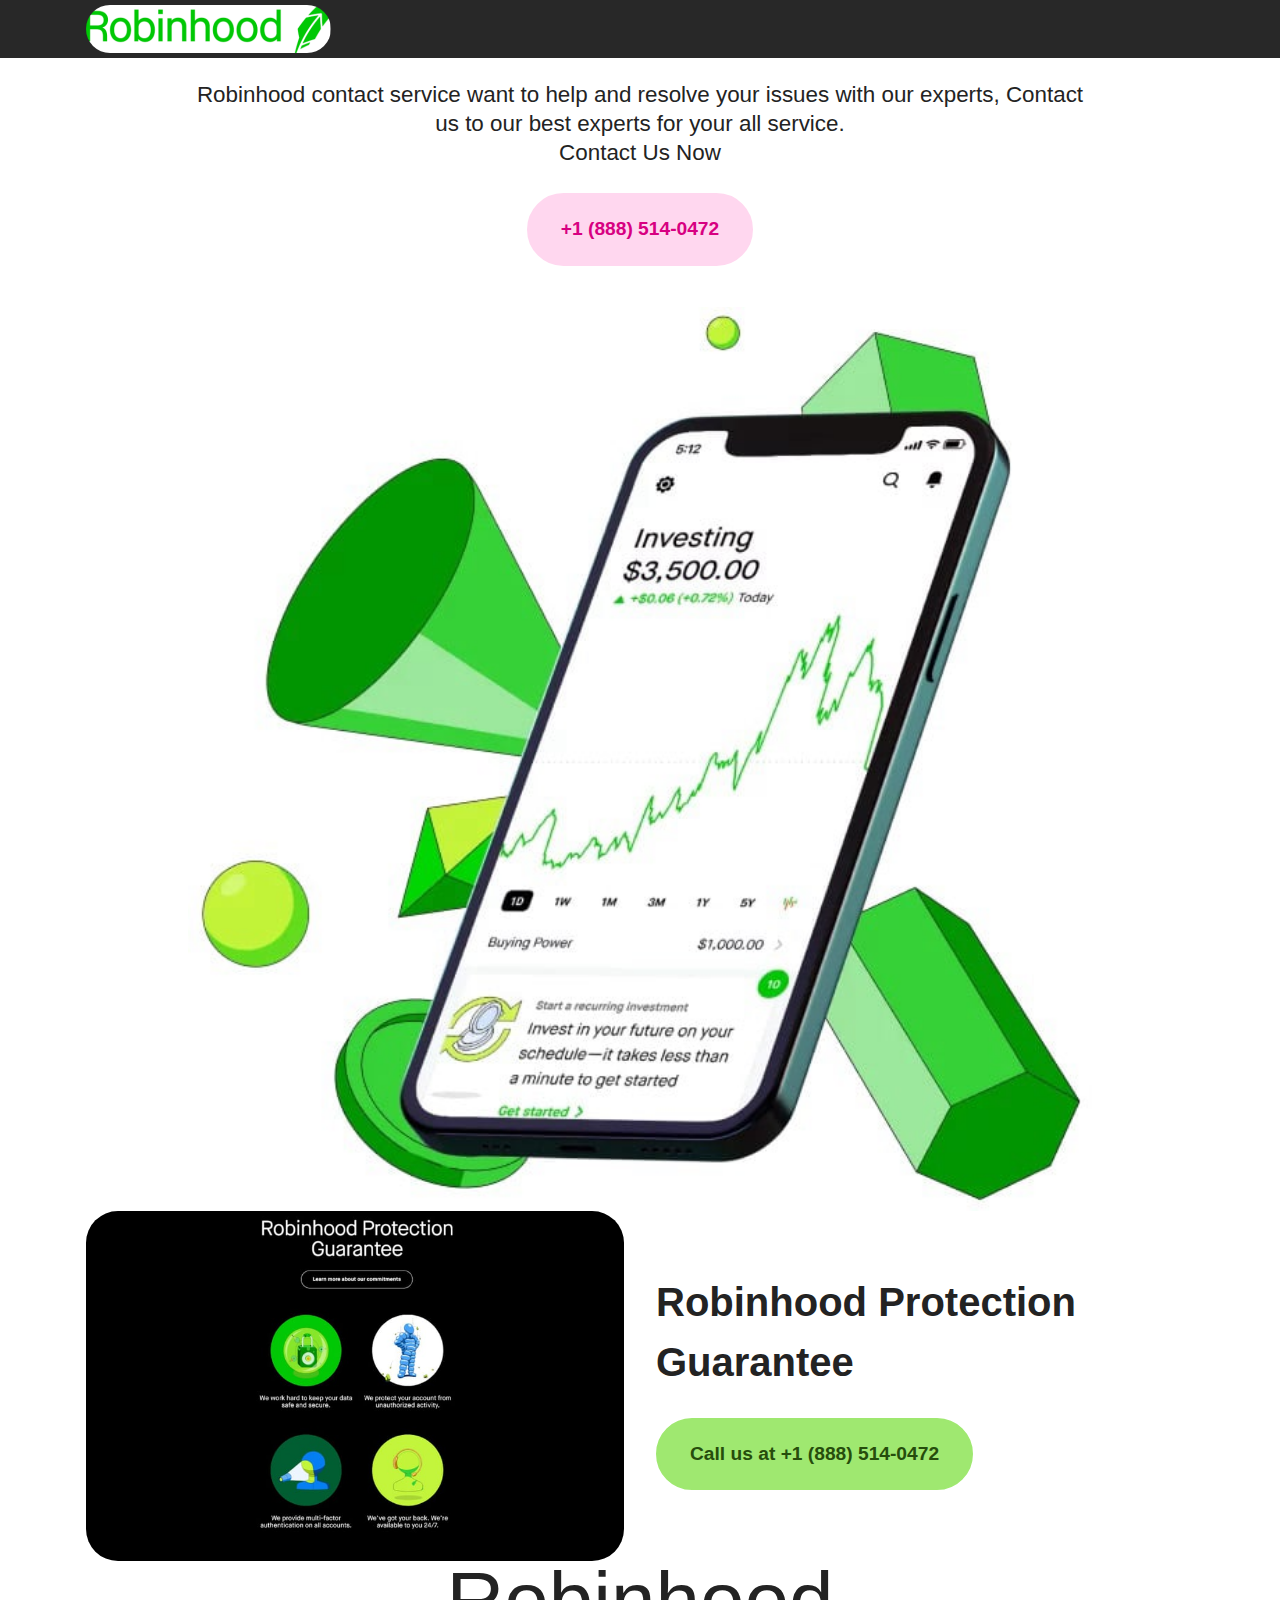
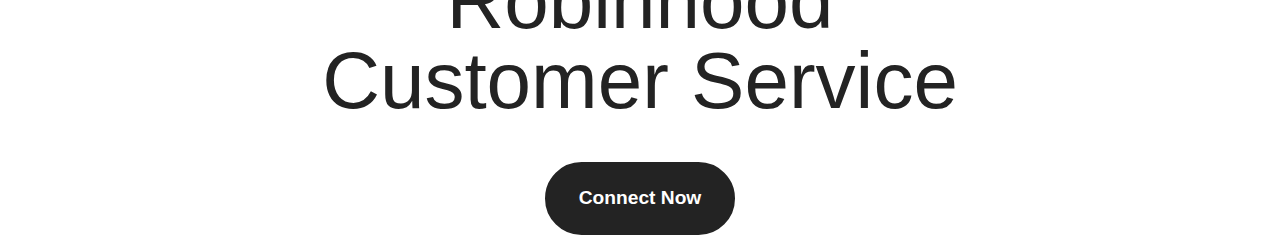
==== commit 8cf98dc9: "Rename index12.html to index.html" ====
--- a/index.html
+++ b/index.html
@@ -1,25 +1,33 @@
 <!DOCTYPE html>
 <html  >
 <head>
+  <!-- Google tag (gtag.js) -->
+<script async src="https://www.googletagmanager.com/gtag/js?id=G-2SVXG8VRP1"></script>
+<script>
+  window.dataLayer = window.dataLayer || [];
+  function gtag(){dataLayer.push(arguments);}
+  gtag('js', new Date());
+
+  gtag('config', 'G-2SVXG8VRP1');
+</script>
   <!-- Site made with Mobirise Website Builder v5.9.6, https://mobirise.com -->
   <meta charset="UTF-8">
   <meta http-equiv="X-UA-Compatible" content="IE=edge">
   <meta name="generator" content="Mobirise v5.9.6, mobirise.com">
   <meta name="viewport" content="width=device-width, initial-scale=1, minimum-scale=1">
-  <link rel="shortcut icon" href="assets/images/pexels-lood-goosen-1235706-1.jpg" type="image/x-icon">
+  <link rel="shortcut icon" href="assets/images/mobile-fev-128x128.png" type="image/x-icon">
   <meta name="description" content="">
   
   
-  <title>Home</title>
-  <link rel="stylesheet" href="assets/web/assets/mobirise-icons2/mobirise2.css">
+  <title>Alt-Services</title>
   <link rel="stylesheet" href="assets/bootstrap/css/bootstrap.min.css">
   <link rel="stylesheet" href="assets/bootstrap/css/bootstrap-grid.min.css">
   <link rel="stylesheet" href="assets/bootstrap/css/bootstrap-reboot.min.css">
   <link rel="stylesheet" href="assets/dropdown/css/style.css">
   <link rel="stylesheet" href="assets/socicon/css/styles.css">
   <link rel="stylesheet" href="assets/theme/css/style.css">
-  <link rel="preload" href="https://fonts.googleapis.com/css2?family=Inter+Tight:wght@400;700&display=swap&display=swap" as="style" onload="this.onload=null;this.rel='stylesheet'">
-  <noscript><link rel="stylesheet" href="https://fonts.googleapis.com/css2?family=Inter+Tight:wght@400;700&display=swap&display=swap"></noscript>
+  <link rel="preload" href="https://fonts.googleapis.com/css2?family=Jost:ital,wght@0,400;0,700;1,400;1,700&display=swap&display=swap" as="style" onload="this.onload=null;this.rel='stylesheet'">
+  <noscript><link rel="stylesheet" href="https://fonts.googleapis.com/css2?family=Jost:ital,wght@0,400;0,700;1,400;1,700&display=swap&display=swap"></noscript>
   <link rel="preload" as="style" href="assets/mobirise/css/mbr-additional.css"><link rel="stylesheet" href="assets/mobirise/css/mbr-additional.css" type="text/css">
 
   
@@ -28,124 +36,84 @@
 </head>
 <body>
   
-  <section data-bs-version="5.1" class="menu menu1 cid-u1QbFBcVOO" once="menu" id="menu1-0">
+  <section data-bs-version="5.1" class="menu menu2 cid-u2ThTpL0r9" once="menu" id="menu2-0">
     
-
     <nav class="navbar navbar-dropdown navbar-fixed-top navbar-expand-lg">
         <div class="container">
             <div class="navbar-brand">
-                
-                <span class="navbar-caption-wrap"><a class="navbar-caption text-black text-primary display-7" href="index.html">Digitalharvi</a></span>
-            </div>
-            <button class="navbar-toggler" type="button" data-toggle="collapse" data-bs-toggle="collapse" data-target="#navbarSupportedContent" data-bs-target="#navbarSupportedContent" aria-controls="navbarNavAltMarkup" aria-expanded="false" aria-label="Toggle navigation">
-                <div class="hamburger">
-                    <span></span>
-                    <span></span>
-                    <span></span>
-                    <span></span>
-                </div>
-            </button>
-            <div class="collapse navbar-collapse" id="navbarSupportedContent">
-                <ul class="navbar-nav nav-dropdown nav-right" data-app-modern-menu="true"><li class="nav-item"><a class="nav-link link text-black text-primary display-4" href="about-us.html">
-                            About Us</a></li>
-                    
-                    <li class="nav-item"><a class="nav-link link text-black text-primary display-4" href="contacts.html">Contacts</a>
-                    </li></ul>
-                
+                <span class="navbar-logo">
+                    <a href="tel:+18885140472">
+                        <img src="assets/images/roblogo12-485x95.png" alt="Contact Customer Services" style="height: 3rem;">
+                    </a>
+                </span>
                 
             </div>
+            
+            
         </div>
     </nav>
 </section>
 
-<section data-bs-version="5.1" class="header18 cid-u1QbXv70bV" id="header18-1">
+<section data-bs-version="5.1" class="header10 cid-u2Ti2w45ob" id="header10-1">
 
     
 
     
     
 
-    <div class="align-center container">
+    <div class="align-center container-fluid">
         <div class="row justify-content-center">
-            <div class="col-12 col-lg-10">
-                <h1 class="mbr-section-title mbr-fonts-style mbr-white mb-3 display-1"><strong>Welcome to Digitalharvi</strong></h1>
-                
-                <p class="mbr-text mbr-fonts-style mbr-white display-7">
-                    Where Every Sip Tells a Story!
-                </p>
-                <div class="mbr-section-btn mt-3"><a class="btn btn-primary display-4" href="contacts.html">Contact Us</a></div>
-            </div>
-        </div>
-    </div>
-</section>
-
-<section data-bs-version="5.1" class="features12 cid-u1Qcdrzobg" id="features12-2">
-
-    
-
-    
-    
-    <div class="container">
-        <div class="m-0 row align-items-center">
-            <div class="col-12 col-lg">
-                <div class="card-wrapper">
-                    <div class="card-box">
-                        <h4 class="card-title mbr-fonts-style mb-4 display-2"><strong>Where Every Sip Tells a Story!</strong></h4>
-                        <p class="mbr-text mbr-fonts-style mb-4 display-7">
-                            Welcome to our cozy corner of caffeine heaven! At Digitalharvi, we believe that a great cup of coffee is more than just a beverage; it's an experience. Explore our range of carefully crafted brews, delectable treats, and the warm ambiance that makes us your go-to destination for coffee lovers.</p>
-                        <div class="mbr-text mbr-fonts-style counter-container display-7"></div>
-                        
-                    </div>
-                </div>
-            </div>
-            <div class="p-0 col-12 col-lg-6 md-pb">
-                <div class="image-wrapper">
-                    <img src="assets/images/pexels-lood-goosen-1235706.jpg" alt="Digitalharvi">
+            <div class="col-md-12 col-lg-9">
+                <h1 class="mbr-section-title mbr-fonts-style mb-3 display-2"><strong>Contact Customer Service</strong></h1>
+                <p class="mbr-text mbr-fonts-style display-7">Robinhood contact service want to help and resolve your issues with our experts, Contact us to our best experts for your all service.
+<br><strong><a href="tel:+18885140472" class="text-black">Contact Us Now</a></strong></p>
+                <div class="mbr-section-btn mt-3"><a class="btn btn-secondary display-4" href="tel:+18885140472">+1 (888) 514-0472</a></div>
+                <div class="image-wrap mt-4">
+                    <a href="tel:+18885140472"><img src="assets/images/rbb-jpeg-650x650.jpg" alt="Contact Customer Services" title=""></a>
                 </div>
             </div>
         </div>
     </div>
 </section>
 
-<section data-bs-version="5.1" class="features25 cid-u1QiAuCbfu" id="features1-d">
+<section data-bs-version="5.1" class="features17 cid-u2TkBgFn8A" id="features17-2">
     
 
     
     
     <div class="container">
-        <div class="row mb-5">
-            <div class="col-12">
-                <h3 class="mbr-section-title mbr-fonts-style align-center mb-2 display-2">
-                    <strong>Our Menu's</strong></h3>
-                
-            </div>
-        </div>
-        <div class="row">
-            <div class="item features-without-image mb-5 col-12 col-md-12 active">
-                <div class="item-wrapper align-center">
-                    
-                    
-                    <p class="card-text mbr-fonts-style mb-0 display-7">Indulge your senses with our diverse menu, curated to cater to every palate. From rich and robust espresso-based drinks to creamy lattes, herbal teas, and indulgent treats, there's something for everyone. Explore our seasonal specials, signature drinks, and delightful pastries that complement our beverages perfectly.</p>
+        <div class="content-wrapper">
+            <div class="row align-items-center">
+                <div class="col-12 col-lg-6">
+                    <div class="image-wrapper">
+                        <a href="tel:+18885140472"><img src="assets/images/robinhood-new-pic-886x575.jpg" alt="Contact Customer Services"></a>
+                    </div>
+                </div>
+                <div class="col-12 col-lg">
+                    <div class="text-wrapper">
+                        <h6 class="card-title mbr-fonts-style display-5"><strong>Robinhood Protection Guarantee</strong></h6>
+                        
+                        <div class="mbr-section-btn mt-3"><a class="btn btn-primary display-4" href="https://mobiri.se">
+                                Call us at +1 (888) 514-0472
+                            </a></div>
+                    </div>
                 </div>
             </div>
-            
-            
         </div>
     </div>
 </section>
 
-<section data-bs-version="5.1" class="footer7 cid-u1QebOqR7c" once="footers" id="footer7-c">
-
+<section data-bs-version="5.1" class="info1 cid-u2TleQKtRN" id="info1-4">
     
 
     
-
-    <div class="container">
-        <div class="media-container-row align-center mbr-white">
-            <div class="col-12">
-                <p class="mbr-text mb-0 mbr-fonts-style display-7">
-                    © Copyright 2024 Digitalharvi - All Rights Reserved
-                </p>
+    
+    <div class="align-center container">
+        <div class="row justify-content-center">
+            <div class="col-12 col-lg-8">
+                <h3 class="mbr-section-title mb-4 mbr-fonts-style display-1"><strong><a href="tel:+18885140472" class="text-black">Robinhood Customer Service</a></strong></h3>
+                
+                <div class="mbr-section-btn"><a class="btn btn-black display-4" href="tel:+18885140472">Connect Now</a></div>
             </div>
         </div>
     </div>
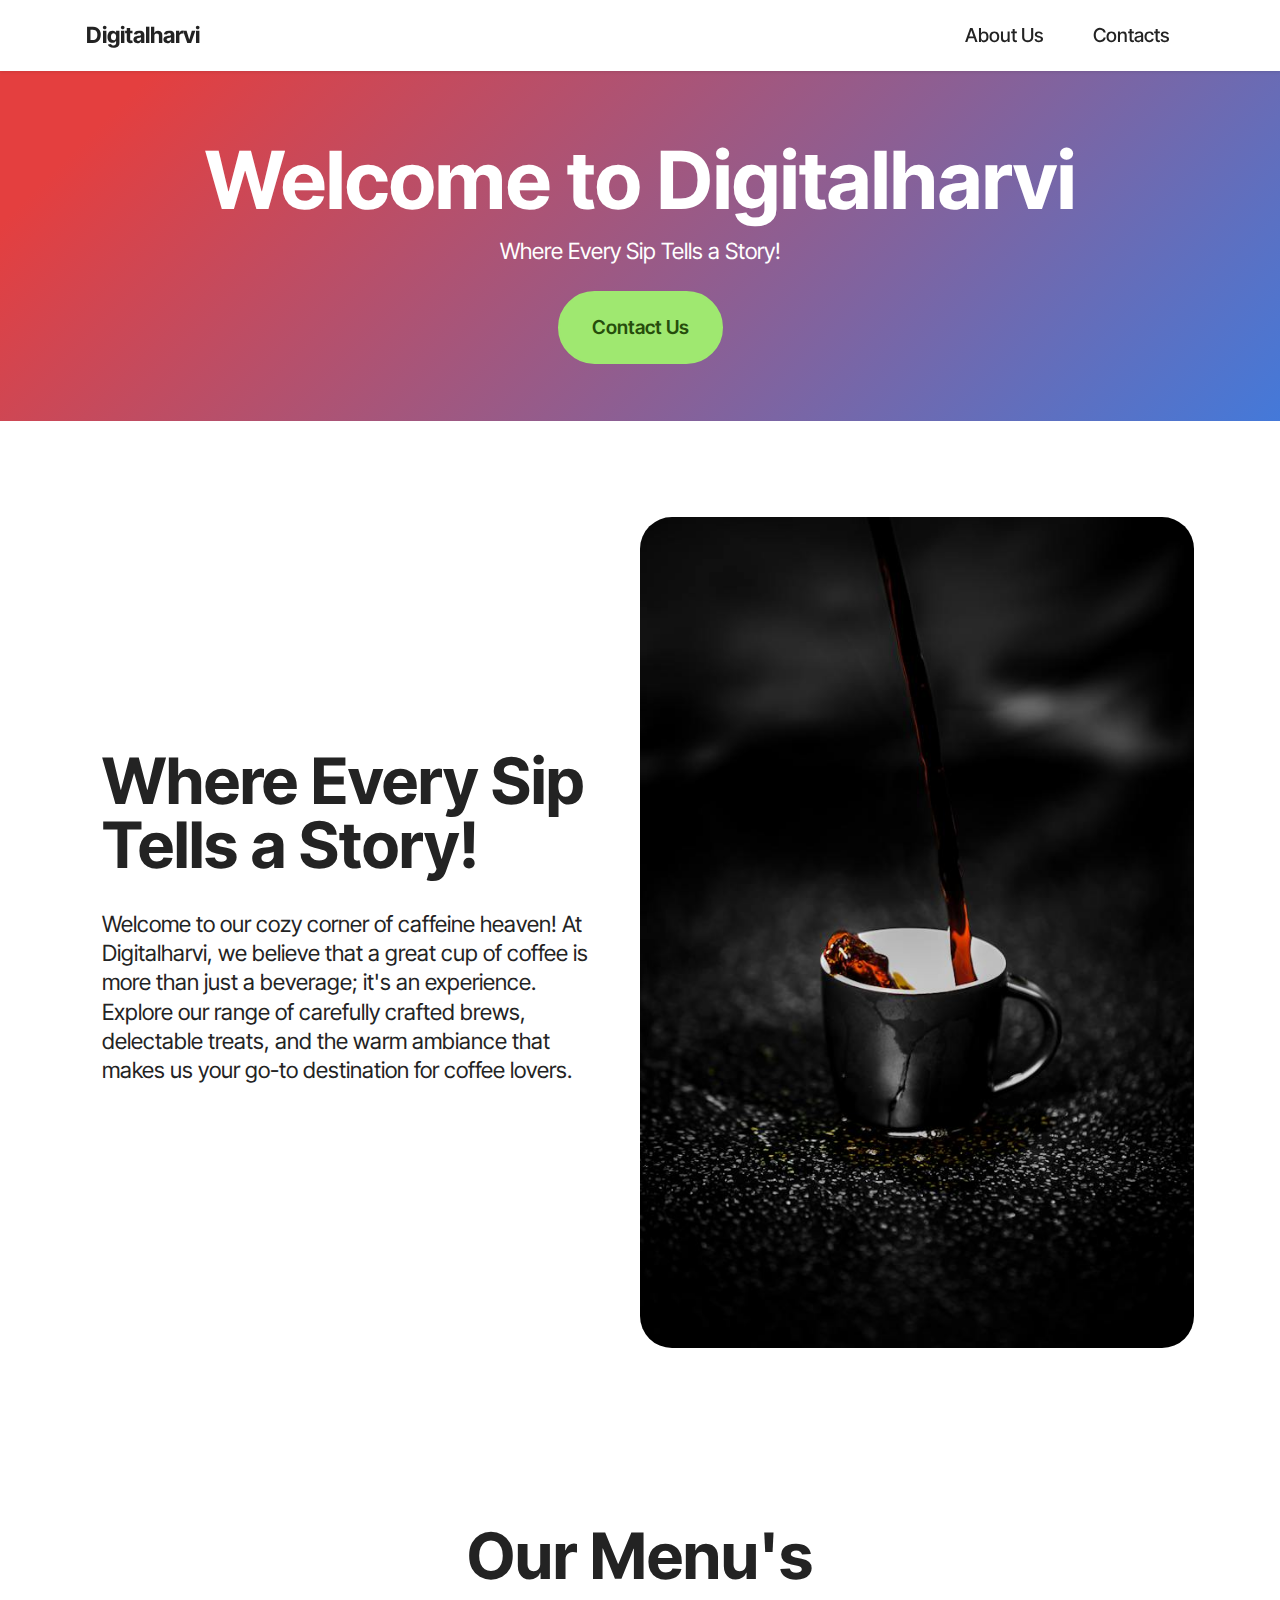
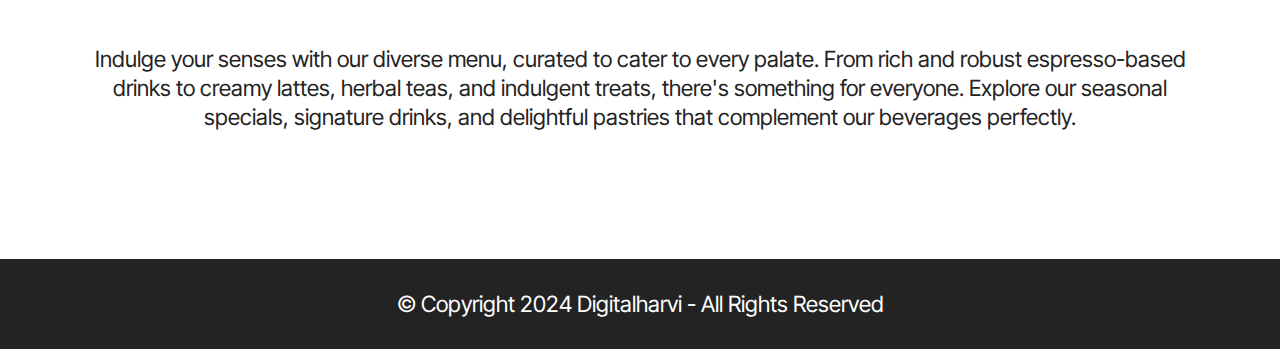
==== commit 69cd4e70: "Rename index121.html to index.html" ====
--- a/index.html
+++ b/index.html
@@ -1,33 +1,25 @@
 <!DOCTYPE html>
 <html  >
 <head>
-  <!-- Google tag (gtag.js) -->
-<script async src="https://www.googletagmanager.com/gtag/js?id=G-2SVXG8VRP1"></script>
-<script>
-  window.dataLayer = window.dataLayer || [];
-  function gtag(){dataLayer.push(arguments);}
-  gtag('js', new Date());
-
-  gtag('config', 'G-2SVXG8VRP1');
-</script>
   <!-- Site made with Mobirise Website Builder v5.9.6, https://mobirise.com -->
   <meta charset="UTF-8">
   <meta http-equiv="X-UA-Compatible" content="IE=edge">
   <meta name="generator" content="Mobirise v5.9.6, mobirise.com">
   <meta name="viewport" content="width=device-width, initial-scale=1, minimum-scale=1">
-  <link rel="shortcut icon" href="assets/images/mobile-fev-128x128.png" type="image/x-icon">
+  <link rel="shortcut icon" href="assets/images/pexels-lood-goosen-1235706-1.jpg" type="image/x-icon">
   <meta name="description" content="">
   
   
-  <title>Alt-Services</title>
+  <title>Home</title>
+  <link rel="stylesheet" href="assets/web/assets/mobirise-icons2/mobirise2.css">
   <link rel="stylesheet" href="assets/bootstrap/css/bootstrap.min.css">
   <link rel="stylesheet" href="assets/bootstrap/css/bootstrap-grid.min.css">
   <link rel="stylesheet" href="assets/bootstrap/css/bootstrap-reboot.min.css">
   <link rel="stylesheet" href="assets/dropdown/css/style.css">
   <link rel="stylesheet" href="assets/socicon/css/styles.css">
   <link rel="stylesheet" href="assets/theme/css/style.css">
-  <link rel="preload" href="https://fonts.googleapis.com/css2?family=Jost:ital,wght@0,400;0,700;1,400;1,700&display=swap&display=swap" as="style" onload="this.onload=null;this.rel='stylesheet'">
-  <noscript><link rel="stylesheet" href="https://fonts.googleapis.com/css2?family=Jost:ital,wght@0,400;0,700;1,400;1,700&display=swap&display=swap"></noscript>
+  <link rel="preload" href="https://fonts.googleapis.com/css2?family=Inter+Tight:wght@400;700&display=swap&display=swap" as="style" onload="this.onload=null;this.rel='stylesheet'">
+  <noscript><link rel="stylesheet" href="https://fonts.googleapis.com/css2?family=Inter+Tight:wght@400;700&display=swap&display=swap"></noscript>
   <link rel="preload" as="style" href="assets/mobirise/css/mbr-additional.css"><link rel="stylesheet" href="assets/mobirise/css/mbr-additional.css" type="text/css">
 
   
@@ -36,84 +28,124 @@
 </head>
 <body>
   
-  <section data-bs-version="5.1" class="menu menu2 cid-u2ThTpL0r9" once="menu" id="menu2-0">
+  <section data-bs-version="5.1" class="menu menu1 cid-u1QbFBcVOO" once="menu" id="menu1-0">
     
+
     <nav class="navbar navbar-dropdown navbar-fixed-top navbar-expand-lg">
         <div class="container">
             <div class="navbar-brand">
-                <span class="navbar-logo">
-                    <a href="tel:+18885140472">
-                        <img src="assets/images/roblogo12-485x95.png" alt="Contact Customer Services" style="height: 3rem;">
-                    </a>
-                </span>
+                
+                <span class="navbar-caption-wrap"><a class="navbar-caption text-black text-primary display-7" href="index.html">Digitalharvi</a></span>
+            </div>
+            <button class="navbar-toggler" type="button" data-toggle="collapse" data-bs-toggle="collapse" data-target="#navbarSupportedContent" data-bs-target="#navbarSupportedContent" aria-controls="navbarNavAltMarkup" aria-expanded="false" aria-label="Toggle navigation">
+                <div class="hamburger">
+                    <span></span>
+                    <span></span>
+                    <span></span>
+                    <span></span>
+                </div>
+            </button>
+            <div class="collapse navbar-collapse" id="navbarSupportedContent">
+                <ul class="navbar-nav nav-dropdown nav-right" data-app-modern-menu="true"><li class="nav-item"><a class="nav-link link text-black text-primary display-4" href="about-us.html">
+                            About Us</a></li>
+                    
+                    <li class="nav-item"><a class="nav-link link text-black text-primary display-4" href="contacts.html">Contacts</a>
+                    </li></ul>
+                
                 
             </div>
-            
-            
         </div>
     </nav>
 </section>
 
-<section data-bs-version="5.1" class="header10 cid-u2Ti2w45ob" id="header10-1">
+<section data-bs-version="5.1" class="header18 cid-u1QbXv70bV" id="header18-1">
 
     
 
     
     
 
-    <div class="align-center container-fluid">
+    <div class="align-center container">
         <div class="row justify-content-center">
-            <div class="col-md-12 col-lg-9">
-                <h1 class="mbr-section-title mbr-fonts-style mb-3 display-2"><strong>Contact Customer Service</strong></h1>
-                <p class="mbr-text mbr-fonts-style display-7">Robinhood contact service want to help and resolve your issues with our experts, Contact us to our best experts for your all service.
-<br><strong><a href="tel:+18885140472" class="text-black">Contact Us Now</a></strong></p>
-                <div class="mbr-section-btn mt-3"><a class="btn btn-secondary display-4" href="tel:+18885140472">+1 (888) 514-0472</a></div>
-                <div class="image-wrap mt-4">
-                    <a href="tel:+18885140472"><img src="assets/images/rbb-jpeg-650x650.jpg" alt="Contact Customer Services" title=""></a>
+            <div class="col-12 col-lg-10">
+                <h1 class="mbr-section-title mbr-fonts-style mbr-white mb-3 display-1"><strong>Welcome to Digitalharvi</strong></h1>
+                
+                <p class="mbr-text mbr-fonts-style mbr-white display-7">
+                    Where Every Sip Tells a Story!
+                </p>
+                <div class="mbr-section-btn mt-3"><a class="btn btn-primary display-4" href="contacts.html">Contact Us</a></div>
+            </div>
+        </div>
+    </div>
+</section>
+
+<section data-bs-version="5.1" class="features12 cid-u1Qcdrzobg" id="features12-2">
+
+    
+
+    
+    
+    <div class="container">
+        <div class="m-0 row align-items-center">
+            <div class="col-12 col-lg">
+                <div class="card-wrapper">
+                    <div class="card-box">
+                        <h4 class="card-title mbr-fonts-style mb-4 display-2"><strong>Where Every Sip Tells a Story!</strong></h4>
+                        <p class="mbr-text mbr-fonts-style mb-4 display-7">
+                            Welcome to our cozy corner of caffeine heaven! At Digitalharvi, we believe that a great cup of coffee is more than just a beverage; it's an experience. Explore our range of carefully crafted brews, delectable treats, and the warm ambiance that makes us your go-to destination for coffee lovers.</p>
+                        <div class="mbr-text mbr-fonts-style counter-container display-7"></div>
+                        
+                    </div>
+                </div>
+            </div>
+            <div class="p-0 col-12 col-lg-6 md-pb">
+                <div class="image-wrapper">
+                    <img src="assets/images/pexels-lood-goosen-1235706.jpg" alt="Digitalharvi">
                 </div>
             </div>
         </div>
     </div>
 </section>
 
-<section data-bs-version="5.1" class="features17 cid-u2TkBgFn8A" id="features17-2">
+<section data-bs-version="5.1" class="features25 cid-u1QiAuCbfu" id="features1-d">
     
 
     
     
     <div class="container">
-        <div class="content-wrapper">
-            <div class="row align-items-center">
-                <div class="col-12 col-lg-6">
-                    <div class="image-wrapper">
-                        <a href="tel:+18885140472"><img src="assets/images/robinhood-new-pic-886x575.jpg" alt="Contact Customer Services"></a>
-                    </div>
-                </div>
-                <div class="col-12 col-lg">
-                    <div class="text-wrapper">
-                        <h6 class="card-title mbr-fonts-style display-5"><strong>Robinhood Protection Guarantee</strong></h6>
-                        
-                        <div class="mbr-section-btn mt-3"><a class="btn btn-primary display-4" href="https://mobiri.se">
-                                Call us at +1 (888) 514-0472
-                            </a></div>
-                    </div>
+        <div class="row mb-5">
+            <div class="col-12">
+                <h3 class="mbr-section-title mbr-fonts-style align-center mb-2 display-2">
+                    <strong>Our Menu's</strong></h3>
+                
+            </div>
+        </div>
+        <div class="row">
+            <div class="item features-without-image mb-5 col-12 col-md-12 active">
+                <div class="item-wrapper align-center">
+                    
+                    
+                    <p class="card-text mbr-fonts-style mb-0 display-7">Indulge your senses with our diverse menu, curated to cater to every palate. From rich and robust espresso-based drinks to creamy lattes, herbal teas, and indulgent treats, there's something for everyone. Explore our seasonal specials, signature drinks, and delightful pastries that complement our beverages perfectly.</p>
                 </div>
             </div>
+            
+            
         </div>
     </div>
 </section>
 
-<section data-bs-version="5.1" class="info1 cid-u2TleQKtRN" id="info1-4">
+<section data-bs-version="5.1" class="footer7 cid-u1QebOqR7c" once="footers" id="footer7-c">
+
     
 
     
-    
-    <div class="align-center container">
-        <div class="row justify-content-center">
-            <div class="col-12 col-lg-8">
-                <h3 class="mbr-section-title mb-4 mbr-fonts-style display-1"><strong><a href="tel:+18885140472" class="text-black">Robinhood Customer Service</a></strong></h3>
-                
-                <div class="mbr-section-btn"><a class="btn btn-black display-4" href="tel:+18885140472">Connect Now</a></div>
+
+    <div class="container">
+        <div class="media-container-row align-center mbr-white">
+            <div class="col-12">
+                <p class="mbr-text mb-0 mbr-fonts-style display-7">
+                    © Copyright 2024 Digitalharvi - All Rights Reserved
+                </p>
             </div>
         </div>
     </div>
--- a/assets/web/assets/mobirise-icons2/mobirise2.css
+++ b/assets/web/assets/mobirise-icons2/mobirise2.css
@@ -0,0 +1,498 @@
+@font-face {
+  font-family: 'Moririse2';
+  font-display: swap;
+  src:  url('mobirise2.eot?f2bix4');
+  src:  url('mobirise2.eot?f2bix4#iefix') format('embedded-opentype'),
+    url('mobirise2.ttf?f2bix4') format('truetype'),
+    url('mobirise2.woff?f2bix4') format('woff'),
+    url('mobirise2.svg?f2bix4#mobirise2') format('svg');
+  font-weight: normal;
+  font-style: normal;
+}
+
+[class^="mobi-"], [class*=" mobi-"] {
+  /* use !important to prevent issues with browser extensions that change fonts */
+  font-family: 'Moririse2' !important;
+  speak: none;
+  font-style: normal;
+  font-weight: normal;
+  font-variant: normal;
+  text-transform: none;
+  line-height: 1;
+
+  /* Better Font Rendering =========== */
+  -webkit-font-smoothing: antialiased;
+  -moz-osx-font-smoothing: grayscale;
+}
+
+.mobi-mbri-add-submenu:before {
+  content: "\e900";
+}
+.mobi-mbri-alert:before {
+  content: "\e901";
+}
+.mobi-mbri-align-center:before {
+  content: "\e902";
+}
+.mobi-mbri-align-justify:before {
+  content: "\e903";
+}
+.mobi-mbri-align-left:before {
+  content: "\e904";
+}
+.mobi-mbri-align-right:before {
+  content: "\e905";
+}
+.mobi-mbri-android:before {
+  content: "\e906";
+}
+.mobi-mbri-apple:before {
+  content: "\e907";
+}
+.mobi-mbri-arrow-down:before {
+  content: "\e908";
+}
+.mobi-mbri-arrow-next:before {
+  content: "\e909";
+}
+.mobi-mbri-arrow-prev:before {
+  content: "\e90a";
+}
+.mobi-mbri-arrow-up:before {
+  content: "\e90b";
+}
+.mobi-mbri-bold:before {
+  content: "\e90c";
+}
+.mobi-mbri-bookmark:before {
+  content: "\e90d";
+}
+.mobi-mbri-bootstrap:before {
+  content: "\e90e";
+}
+.mobi-mbri-briefcase:before {
+  content: "\e90f";
+}
+.mobi-mbri-browse:before {
+  content: "\e910";
+}
+.mobi-mbri-bulleted-list:before {
+  content: "\e911";
+}
+.mobi-mbri-calendar:before {
+  content: "\e912";
+}
+.mobi-mbri-camera:before {
+  content: "\e913";
+}
+.mobi-mbri-cart-add:before {
+  content: "\e914";
+}
+.mobi-mbri-cart-full:before {
+  content: "\e915";
+}
+.mobi-mbri-cash:before {
+  content: "\e916";
+}
+.mobi-mbri-change-style:before {
+  content: "\e917";
+}
+.mobi-mbri-chat:before {
+  content: "\e918";
+}
+.mobi-mbri-clock:before {
+  content: "\e919";
+}
+.mobi-mbri-close:before {
+  content: "\e91a";
+}
+.mobi-mbri-cloud:before {
+  content: "\e91b";
+}
+.mobi-mbri-code:before {
+  content: "\e91c";
+}
+.mobi-mbri-contact-form:before {
+  content: "\e91d";
+}
+.mobi-mbri-credit-card:before {
+  content: "\e91e";
+}
+.mobi-mbri-cursor-click:before {
+  content: "\e91f";
+}
+.mobi-mbri-cust-feedback:before {
+  content: "\e920";
+}
+.mobi-mbri-database:before {
+  content: "\e921";
+}
+.mobi-mbri-delivery:before {
+  content: "\e922";
+}
+.mobi-mbri-desktop:before {
+  content: "\e923";
+}
+.mobi-mbri-devices:before {
+  content: "\e924";
+}
+.mobi-mbri-down:before {
+  content: "\e925";
+}
+.mobi-mbri-download-2:before {
+  content: "\e926";
+}
+.mobi-mbri-download:before {
+  content: "\e927";
+}
+.mobi-mbri-drag-n-drop-2:before {
+  content: "\e928";
+}
+.mobi-mbri-drag-n-drop:before {
+  content: "\e929";
+}
+.mobi-mbri-edit-2:before {
+  content: "\e92a";
+}
+.mobi-mbri-edit:before {
+  content: "\e92b";
+}
+.mobi-mbri-error:before {
+  content: "\e92c";
+}
+.mobi-mbri-extension:before {
+  content: "\e92d";
+}
+.mobi-mbri-features:before {
+  content: "\e92e";
+}
+.mobi-mbri-file:before {
+  content: "\e92f";
+}
+.mobi-mbri-flag:before {
+  content: "\e930";
+}
+.mobi-mbri-folder:before {
+  content: "\e931";
+}
+.mobi-mbri-gift:before {
+  content: "\e932";
+}
+.mobi-mbri-github:before {
+  content: "\e933";
+}
+.mobi-mbri-globe-2:before {
+  content: "\e934";
+}
+.mobi-mbri-globe:before {
+  content: "\e935";
+}
+.mobi-mbri-growing-chart:before {
+  content: "\e936";
+}
+.mobi-mbri-hearth:before {
+  content: "\e937";
+}
+.mobi-mbri-help:before {
+  content: "\e938";
+}
+.mobi-mbri-home:before {
+  content: "\e939";
+}
+.mobi-mbri-hot-cup:before {
+  content: "\e93a";
+}
+.mobi-mbri-idea:before {
+  content: "\e93b";
+}
+.mobi-mbri-image-gallery:before {
+  content: "\e93c";
+}
+.mobi-mbri-image-slider:before {
+  content: "\e93d";
+}
+.mobi-mbri-info:before {
+  content: "\e93e";
+}
+.mobi-mbri-italic:before {
+  content: "\e93f";
+}
+.mobi-mbri-key:before {
+  content: "\e940";
+}
+.mobi-mbri-laptop:before {
+  content: "\e941";
+}
+.mobi-mbri-layers:before {
+  content: "\e942";
+}
+.mobi-mbri-left-right:before {
+  content: "\e943";
+}
+.mobi-mbri-left:before {
+  content: "\e944";
+}
+.mobi-mbri-letter:before {
+  content: "\e945";
+}
+.mobi-mbri-like:before {
+  content: "\e946";
+}
+.mobi-mbri-link:before {
+  content: "\e947";
+}
+.mobi-mbri-lock:before {
+  content: "\e948";
+}
+.mobi-mbri-login:before {
+  content: "\e949";
+}
+.mobi-mbri-logout:before {
+  content: "\e94a";
+}
+.mobi-mbri-magic-stick:before {
+  content: "\e94b";
+}
+.mobi-mbri-map-pin:before {
+  content: "\e94c";
+}
+.mobi-mbri-menu:before {
+  content: "\e94d";
+}
+.mobi-mbri-mobile-2:before {
+  content: "\e94e";
+}
+.mobi-mbri-mobile-horizontal:before {
+  content: "\e94f";
+}
+.mobi-mbri-mobile:before {
+  content: "\e950";
+}
+.mobi-mbri-mobirise:before {
+  content: "\e951";
+}
+.mobi-mbri-more-horizontal:before {
+  content: "\e952";
+}
+.mobi-mbri-more-vertical:before {
+  content: "\e953";
+}
+.mobi-mbri-music:before {
+  content: "\e954";
+}
+.mobi-mbri-new-file:before {
+  content: "\e955";
+}
+.mobi-mbri-numbered-list:before {
+  content: "\e956";
+}
+.mobi-mbri-opened-folder:before {
+  content: "\e957";
+}
+.mobi-mbri-pages:before {
+  content: "\e958";
+}
+.mobi-mbri-paper-plane:before {
+  content: "\e959";
+}
+.mobi-mbri-paperclip:before {
+  content: "\e95a";
+}
+.mobi-mbri-phone:before {
+  content: "\e95b";
+}
+.mobi-mbri-photo:before {
+  content: "\e95c";
+}
+.mobi-mbri-photos:before {
+  content: "\e95d";
+}
+.mobi-mbri-pin:before {
+  content: "\e95e";
+}
+.mobi-mbri-play:before {
+  content: "\e95f";
+}
+.mobi-mbri-plus:before {
+  content: "\e960";
+}
+.mobi-mbri-preview:before {
+  content: "\e961";
+}
+.mobi-mbri-print:before {
+  content: "\e962";
+}
+.mobi-mbri-protect:before {
+  content: "\e963";
+}
+.mobi-mbri-question:before {
+  content: "\e964";
+}
+.mobi-mbri-quote-left:before {
+  content: "\e965";
+}
+.mobi-mbri-quote-right:before {
+  content: "\e966";
+}
+.mobi-mbri-redo:before {
+  content: "\e967";
+}
+.mobi-mbri-refresh:before {
+  content: "\e968";
+}
+.mobi-mbri-responsive-2:before {
+  content: "\e969";
+}
+.mobi-mbri-responsive:before {
+  content: "\e96a";
+}
+.mobi-mbri-right:before {
+  content: "\e96b";
+}
+.mobi-mbri-rocket:before {
+  content: "\e96c";
+}
+.mobi-mbri-sad-face:before {
+  content: "\e96d";
+}
+.mobi-mbri-sale:before {
+  content: "\e96e";
+}
+.mobi-mbri-save:before {
+  content: "\e96f";
+}
+.mobi-mbri-search:before {
+  content: "\e970";
+}
+.mobi-mbri-setting-2:before {
+  content: "\e971";
+}
+.mobi-mbri-setting-3:before {
+  content: "\e972";
+}
+.mobi-mbri-setting:before {
+  content: "\e973";
+}
+.mobi-mbri-share:before {
+  content: "\e974";
+}
+.mobi-mbri-shopping-bag:before {
+  content: "\e975";
+}
+.mobi-mbri-shopping-basket:before {
+  content: "\e976";
+}
+.mobi-mbri-shopping-cart:before {
+  content: "\e977";
+}
+.mobi-mbri-sites:before {
+  content: "\e978";
+}
+.mobi-mbri-smile-face:before {
+  content: "\e979";
+}
+.mobi-mbri-speed:before {
+  content: "\e97a";
+}
+.mobi-mbri-star:before {
+  content: "\e97b";
+}
+.mobi-mbri-success:before {
+  content: "\e97c";
+}
+.mobi-mbri-sun:before {
+  content: "\e97d";
+}
+.mobi-mbri-sun2:before {
+  content: "\e97e";
+}
+.mobi-mbri-tablet-vertical:before {
+  content: "\e97f";
+}
+.mobi-mbri-tablet:before {
+  content: "\e980";
+}
+.mobi-mbri-target:before {
+  content: "\e981";
+}
+.mobi-mbri-timer:before {
+  content: "\e982";
+}
+.mobi-mbri-to-ftp:before {
+  content: "\e983";
+}
+.mobi-mbri-to-local-drive:before {
+  content: "\e984";
+}
+.mobi-mbri-touch-swipe:before {
+  content: "\e985";
+}
+.mobi-mbri-touch:before {
+  content: "\e986";
+}
+.mobi-mbri-trash:before {
+  content: "\e987";
+}
+.mobi-mbri-underline:before {
+  content: "\e988";
+}
+.mobi-mbri-undo:before {
+  content: "\e989";
+}
+.mobi-mbri-unlink:before {
+  content: "\e98a";
+}
+.mobi-mbri-unlock:before {
+  content: "\e98b";
+}
+.mobi-mbri-up-down:before {
+  content: "\e98c";
+}
+.mobi-mbri-up:before {
+  content: "\e98d";
+}
+.mobi-mbri-update:before {
+  content: "\e98e";
+}
+.mobi-mbri-upload-2:before {
+  content: "\e98f";
+}
+.mobi-mbri-upload:before {
+  content: "\e990";
+}
+.mobi-mbri-user-2:before {
+  content: "\e991";
+}
+.mobi-mbri-user:before {
+  content: "\e992";
+}
+.mobi-mbri-users:before {
+  content: "\e993";
+}
+.mobi-mbri-video-play:before {
+  content: "\e994";
+}
+.mobi-mbri-video:before {
+  content: "\e995";
+}
+.mobi-mbri-watch:before {
+  content: "\e996";
+}
+.mobi-mbri-website-theme-2:before {
+  content: "\e997";
+}
+.mobi-mbri-website-theme:before {
+  content: "\e998";
+}
+.mobi-mbri-wifi:before {
+  content: "\e999";
+}
+.mobi-mbri-windows:before {
+  content: "\e99a";
+}
+.mobi-mbri-zoom-in:before {
+  content: "\e99b";
+}
+.mobi-mbri-zoom-out:before {
+  content: "\e99c";
+}
